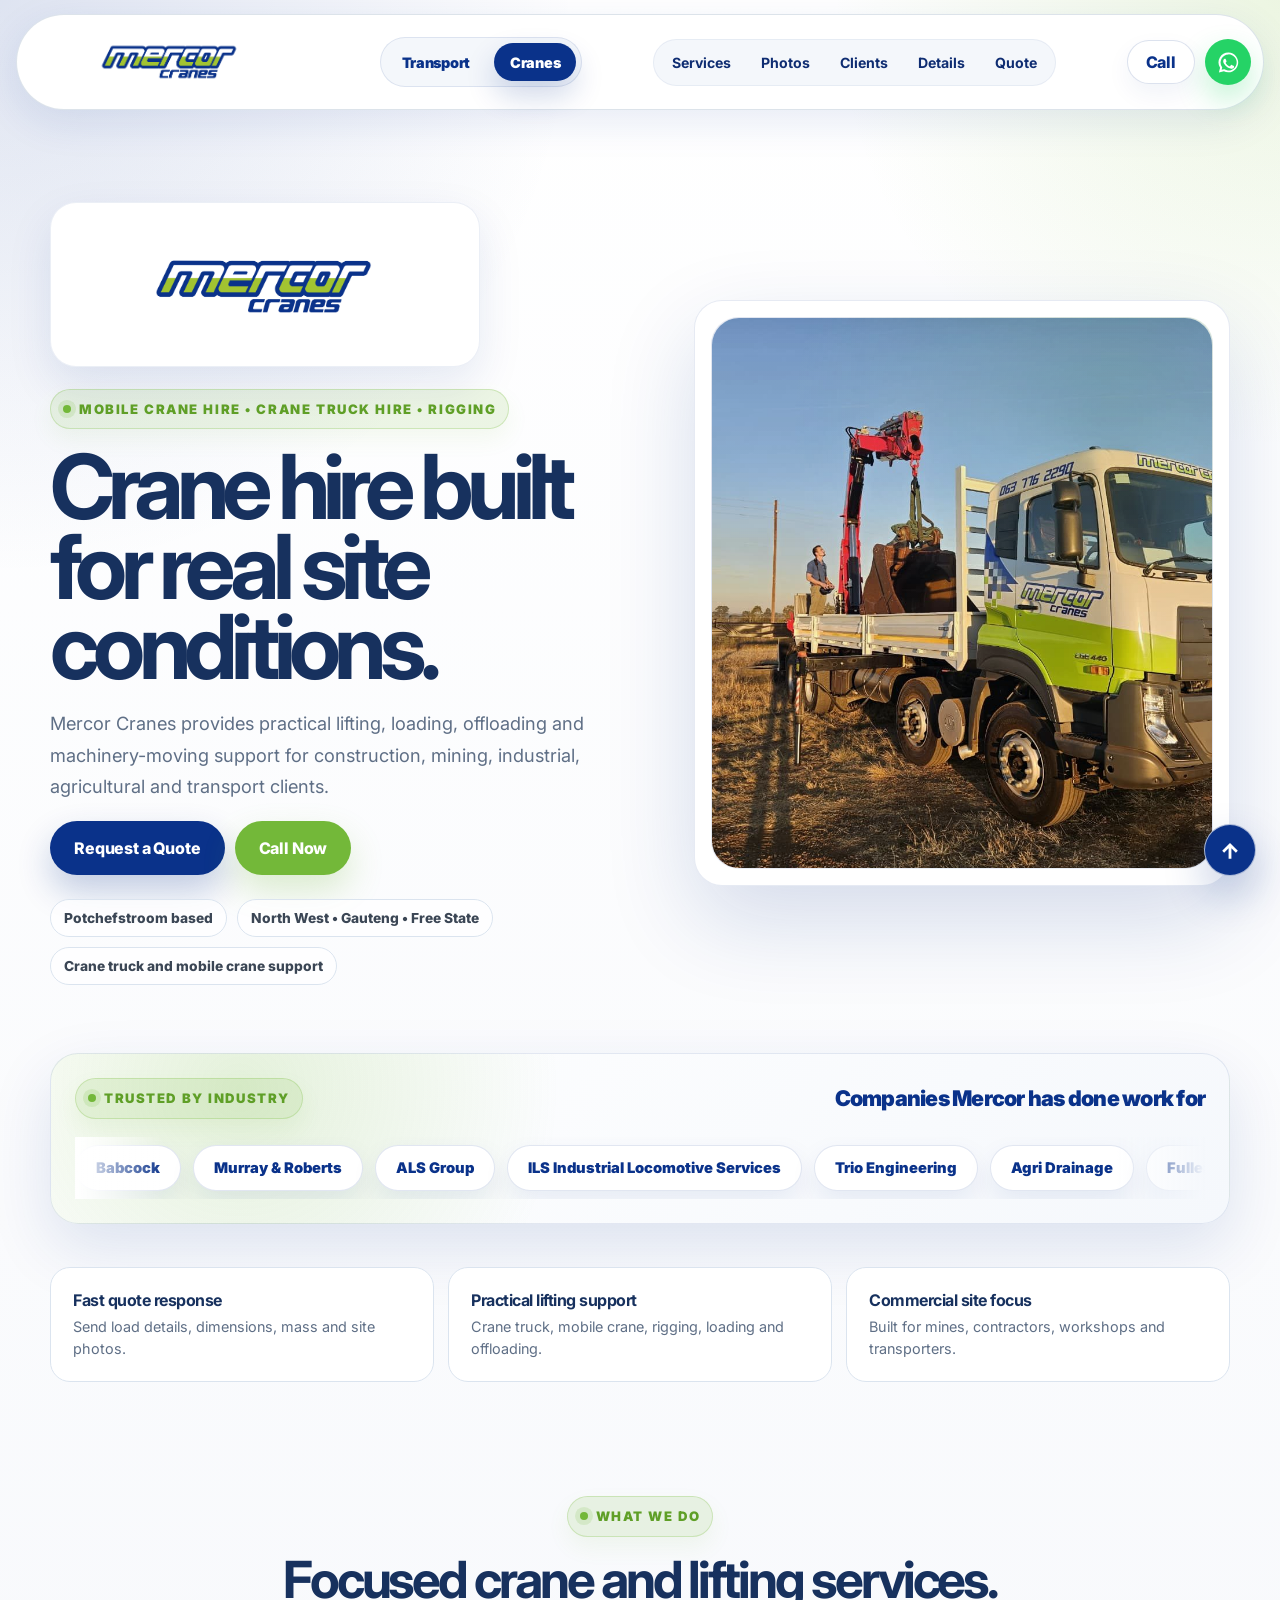
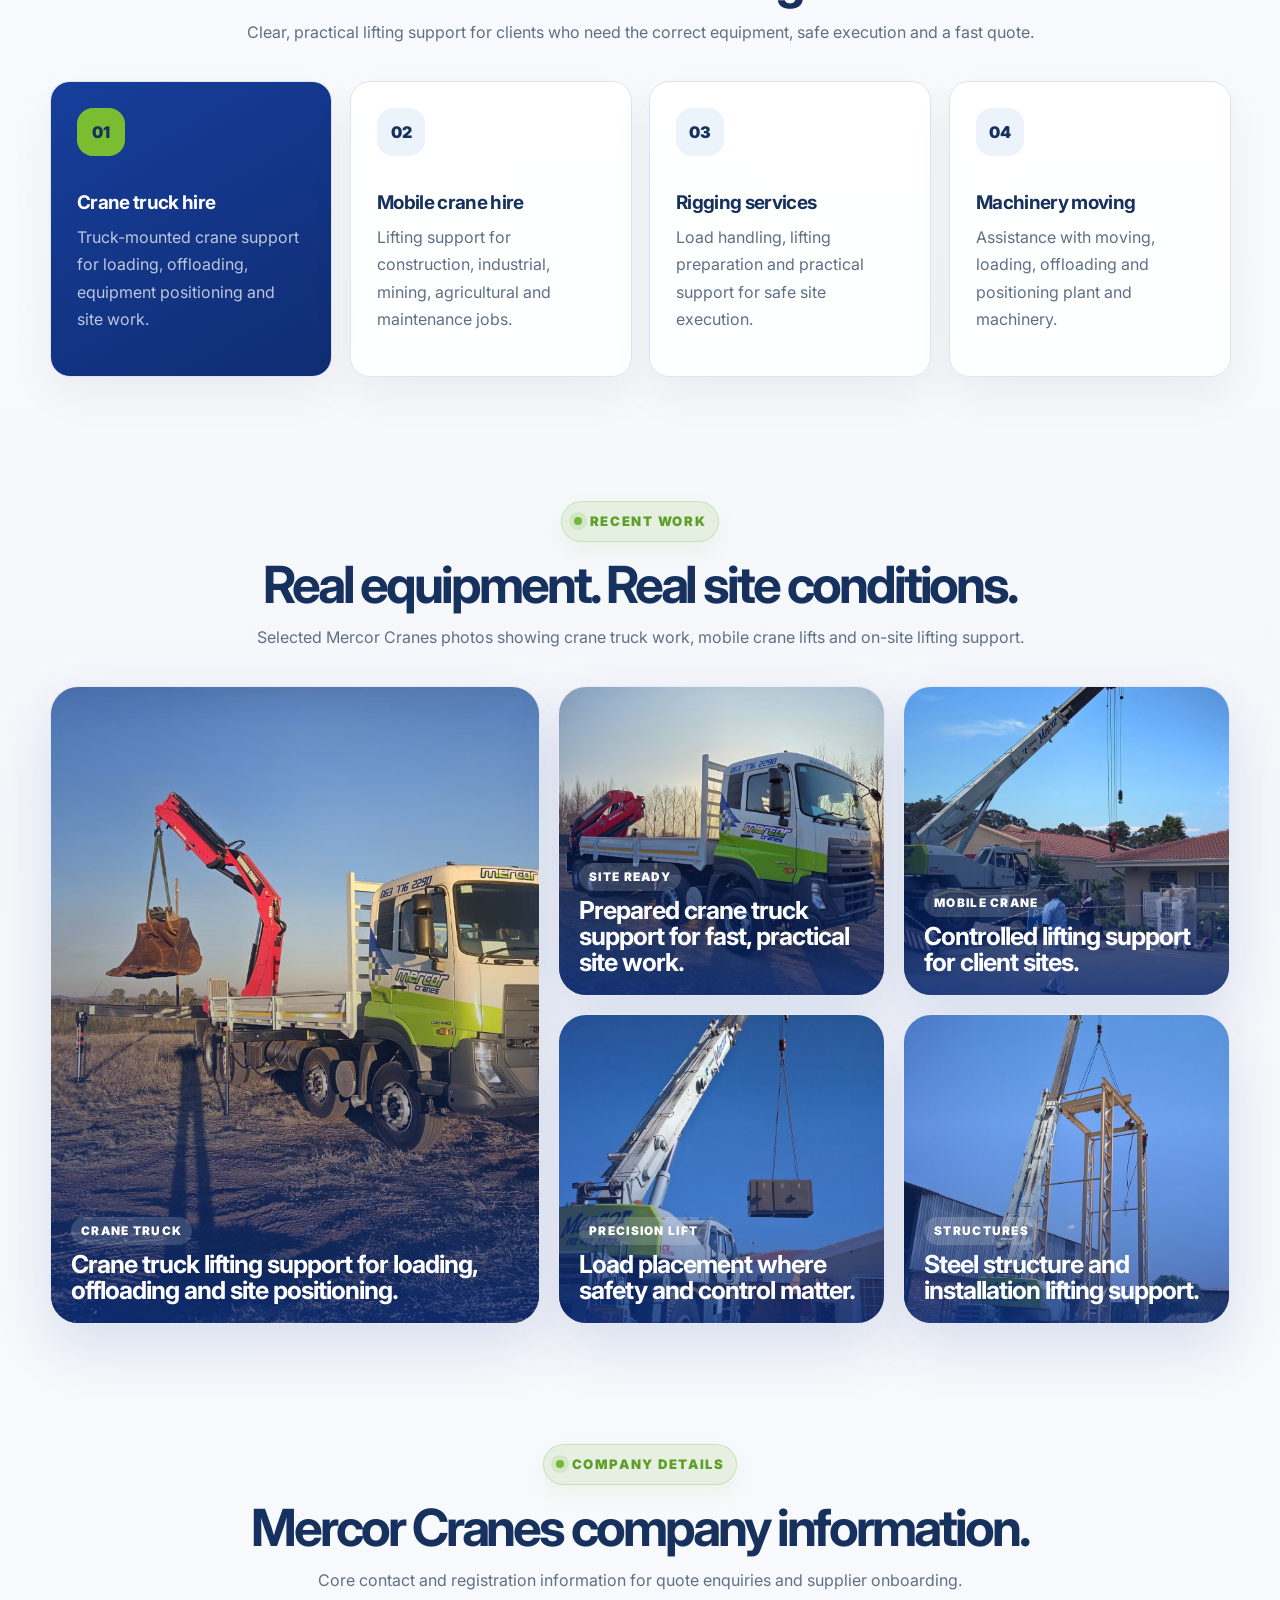
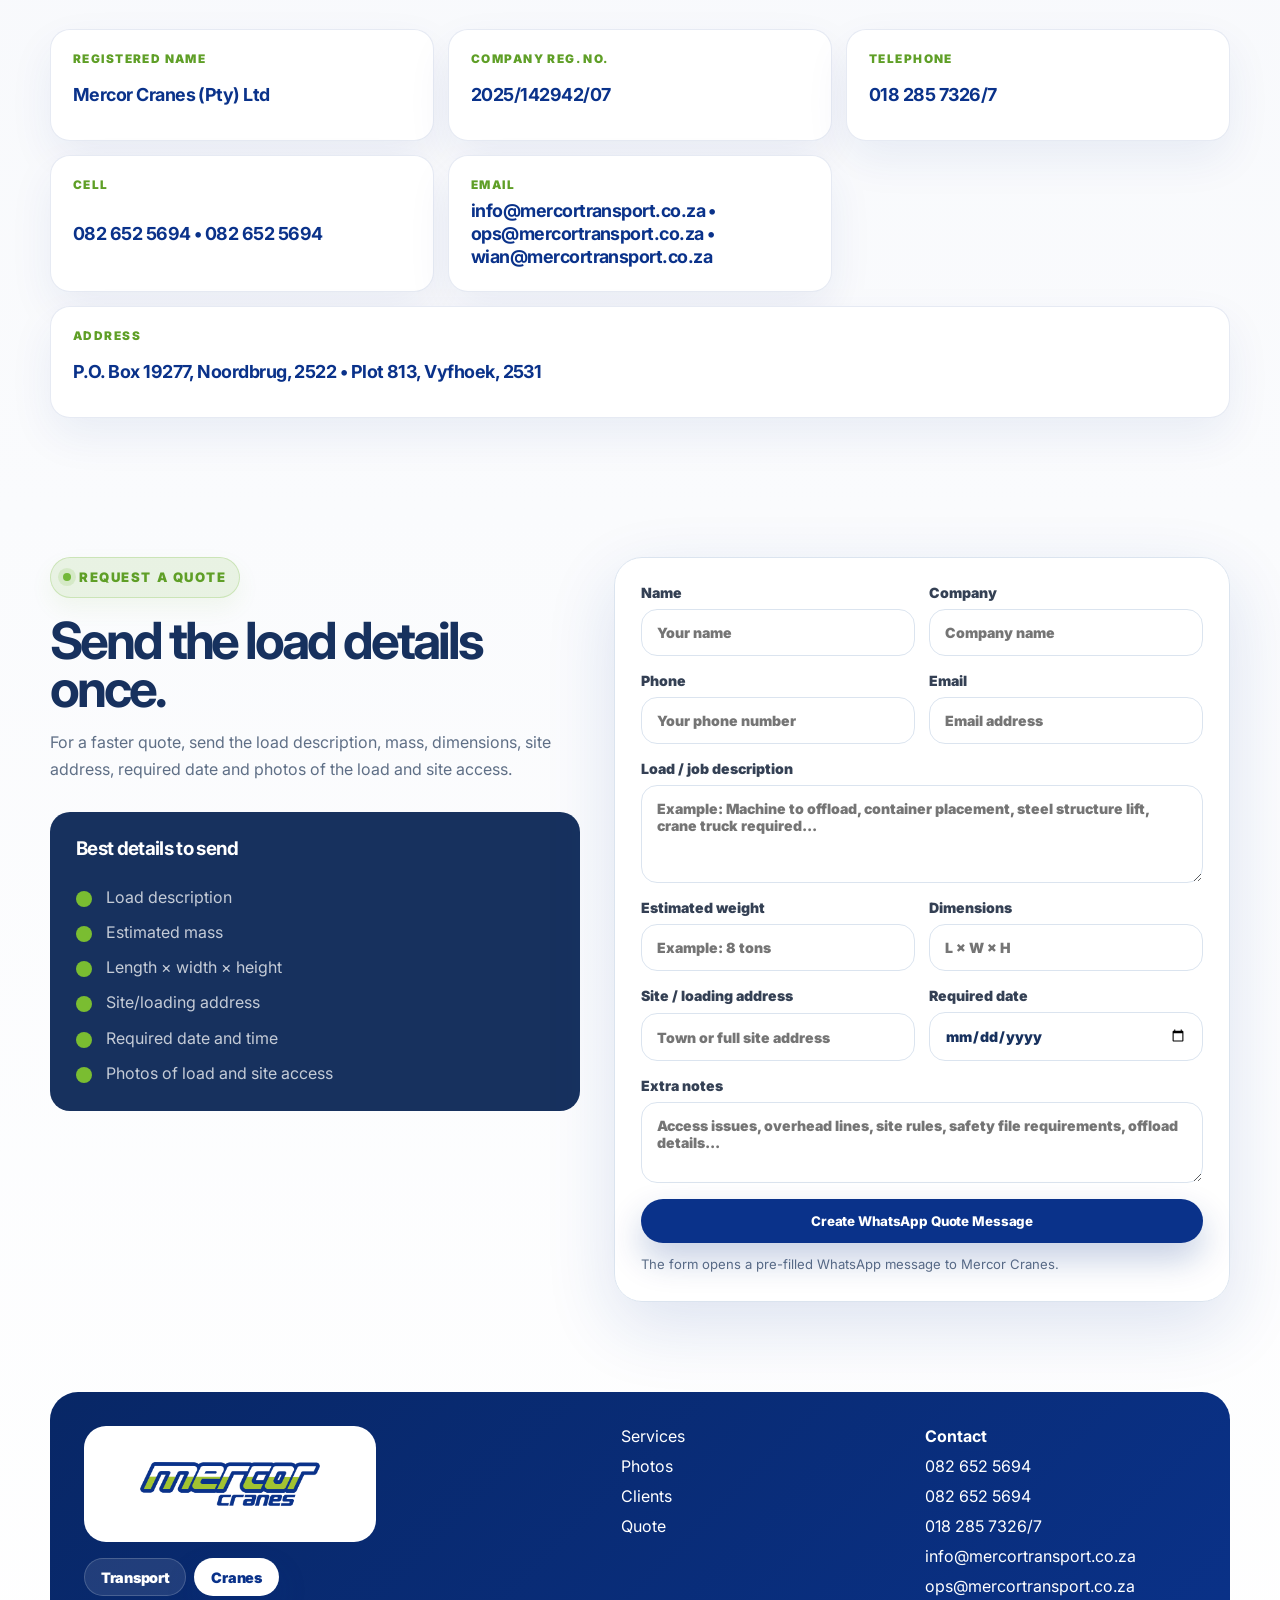
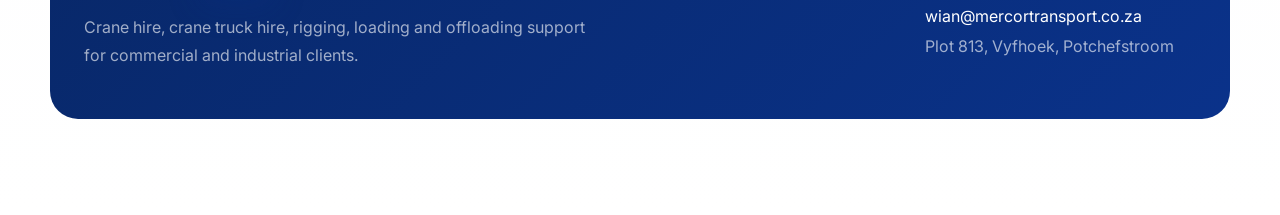
==== cranes.html @ 464c7e46 "Deploy v31" ====
<!DOCTYPE html>
<html lang="en">
<head>
  <meta charset="UTF-8" />
  <meta name="viewport" content="width=device-width, initial-scale=1.0" />
  <title>Mercor Cranes | Crane Hire, Crane Truck Hire & Rigging Services</title>
  <meta name="description" content="Mercor Cranes provides crane hire, crane truck hire, rigging, loading, offloading and machinery moving services for construction, mining, industrial, agricultural and transport clients." />
  <meta name="keywords" content="Mercor Cranes, crane hire Potchefstroom, mobile crane hire, crane truck hire, rigging services, machinery moving, loading and offloading, North West crane hire" />
  <meta name="author" content="Mercor Cranes" />
  <meta property="og:title" content="Mercor Cranes | Safe Crane Hire & Rigging Services" />
  <meta property="og:description" content="Crane hire, crane truck hire, rigging, machinery moving, loading and offloading for construction, mining, industrial and transport clients." />
  <meta property="og:type" content="website" />
  <meta property="og:image" content="assets/mercor-cranes-logo.png" />
  <meta name="theme-color" content="#0a328a" />
  <link rel="preconnect" href="https://fonts.googleapis.com">
  <link rel="preconnect" href="https://fonts.gstatic.com" crossorigin>
  <link href="https://fonts.googleapis.com/css2?family=Inter:wght@400;500;600;700;800;900&display=swap" rel="stylesheet">
  <link rel="stylesheet" href="styles.css" />
</head>
<body class="page-cranes">
  <div class="site-shell">
    <header class="topbar" id="top">
      <a class="brand" href="cranes.html" aria-label="Mercor Cranes home">
        <span class="brand-logo-wrap cranes-brand-logo-wrap">
          <img class="brand-logo" src="assets/mercor-cranes-header-logo.png" alt="Mercor Cranes logo" />
        </span>
      </a>

      <div class="brand-switch" aria-label="Mercor division selector">
        <a class="brand-tab" href="transport.html">Transport</a>
        <a class="brand-tab active" href="cranes.html">Cranes</a>
      </div>

      <button class="nav-toggle" id="navToggle" aria-label="Open menu" aria-expanded="false">
        <span></span><span></span><span></span>
      </button>

      <nav class="nav" id="mainNav">
        <a href="#services">Services</a>
        <a href="#work">Photos</a>
        <a href="#clients">Clients</a>
        <a href="#details">Details</a>
        <a href="#quote">Quote</a>
      </nav>

      <div class="top-actions">
        <a class="ghost-btn" href="tel:+27826525694">Call</a>
        <a class="whatsapp-icon-btn" href="https://wa.me/27826525694?text=Good%20day%20Mercor%20Cranes%2C%20I%20need%20a%20quote." target="_blank" rel="noopener" aria-label="WhatsApp Mercor Cranes">
          <svg viewBox="0 0 32 32" aria-hidden="true">
            <path d="M16 3.2A12.7 12.7 0 0 0 5.2 22.6L3.7 28.8l6.4-1.5A12.7 12.7 0 1 0 16 3.2zm0 2.4a10.3 10.3 0 1 1-5.2 19.1l-.4-.2-3.2.8.8-3.1-.3-.5A10.3 10.3 0 0 1 16 5.6zm-4.6 5.5c-.3 0-.7.1-1 .5-.3.4-1.2 1.2-1.2 2.9s1.2 3.3 1.4 3.5c.2.2 2.4 3.8 5.9 5.1 2.9 1.1 3.5.9 4.1.8.6-.1 2-.8 2.3-1.6.3-.8.3-1.5.2-1.6-.1-.2-.3-.2-.7-.4l-2.4-1.2c-.3-.1-.6-.2-.8.2-.2.3-.9 1.2-1.1 1.5-.2.2-.4.3-.8.1-.4-.2-1.5-.6-2.9-1.8-1.1-1-1.8-2.1-2-2.5-.2-.3 0-.5.2-.7.2-.2.3-.4.5-.6.2-.2.2-.3.3-.6.1-.2.1-.4 0-.6l-1.1-2.5c-.3-.6-.5-.5-.8-.5h-.1z"/>
          </svg>
        </a>
      </div>
    </header>

    <main>
      <section class="hero section-grid compact-hero">
        <div class="hero-copy reveal">
          <div class="hero-logo-lockup">
            <img src="assets/mercor-cranes-logo.png" alt="Mercor Cranes logo" />
          </div>
          <p class="eyebrow">Mobile crane hire • Crane truck hire • Rigging</p>
          <h1>Crane hire built for real site conditions.</h1>
          <p class="hero-text">
            Mercor Cranes provides practical lifting, loading, offloading and machinery-moving support for construction, mining, industrial, agricultural and transport clients.
          </p>
          <div class="hero-actions">
            <a class="primary-btn large" href="#quote">Request a Quote</a>
            <a class="secondary-btn large" href="tel:+27826525694">Call Now</a>
          </div>
          <div class="hero-proof">
            <span>Potchefstroom based</span>
            <span>North West • Gauteng • Free State</span>
            <span>Crane truck and mobile crane support</span>
          </div>
        </div>

        <div class="hero-visual hero-media reveal" aria-label="Mercor Cranes truck mounted crane working on site">
          <div class="hero-photo-card">
            <img class="hero-site-image" src="assets/cranes-loading.jpg" alt="Mercor Cranes truck mounted crane lifting equipment" />
          </div>
        </div>
      </section>

      <section class="client-marquee-section reveal" id="clients" aria-label="Companies Mercor has done work for">
        <div class="client-marquee-heading">
          <p class="eyebrow">Trusted by industry</p>
          <strong>Companies Mercor has done work for</strong>
        </div>
        <div class="client-marquee">
          <div class="client-track">
            <div class="client-set">
              <span class="client-pill">Babcock</span>
              <span class="client-pill">Murray & Roberts</span>
              <span class="client-pill">ALS Group</span>
              <span class="client-pill">ILS Industrial Locomotive Services</span>
              <span class="client-pill">Trio Engineering</span>
              <span class="client-pill">Agri Drainage</span>
              <span class="client-pill">Fuller Civils</span>
              <span class="client-pill">BG Locomotive Services</span>
              <span class="client-pill">Westrand Plant Hire</span>
              <span class="client-pill">SPH Group</span>
              <span class="client-pill">Sandstone Heritage</span>
              <span class="client-pill">Eskom</span>
              <span class="client-pill">NGL</span>
              <span class="client-pill">Concargo</span>
              <span class="client-pill">Plasser International</span>
              <span class="client-pill">NCP</span>
              <span class="client-pill">Rovos Rail</span>
              <span class="client-pill">VME</span>
              <span class="client-pill">Harmony Gold</span>
            </div>
            <div class="client-set" aria-hidden="true">
              <span class="client-pill">Babcock</span>
              <span class="client-pill">Murray & Roberts</span>
              <span class="client-pill">ALS Group</span>
              <span class="client-pill">ILS Industrial Locomotive Services</span>
              <span class="client-pill">Trio Engineering</span>
              <span class="client-pill">Agri Drainage</span>
              <span class="client-pill">Fuller Civils</span>
              <span class="client-pill">BG Locomotive Services</span>
              <span class="client-pill">Westrand Plant Hire</span>
              <span class="client-pill">SPH Group</span>
              <span class="client-pill">Sandstone Heritage</span>
              <span class="client-pill">Eskom</span>
              <span class="client-pill">NGL</span>
              <span class="client-pill">Concargo</span>
              <span class="client-pill">Plasser International</span>
              <span class="client-pill">NCP</span>
              <span class="client-pill">Rovos Rail</span>
              <span class="client-pill">VME</span>
              <span class="client-pill">Harmony Gold</span>
            </div>
          </div>
        </div>
      </section>

      <section class="trust-strip reveal" aria-label="Key benefits">
        <div>
          <strong>Fast quote response</strong>
          <span>Send load details, dimensions, mass and site photos.</span>
        </div>
        <div>
          <strong>Practical lifting support</strong>
          <span>Crane truck, mobile crane, rigging, loading and offloading.</span>
        </div>
        <div>
          <strong>Commercial site focus</strong>
          <span>Built for mines, contractors, workshops and transporters.</span>
        </div>
      </section>

      <section class="section reveal" id="services">
        <div class="section-heading">
          <p class="eyebrow">What we do</p>
          <h2>Focused crane and lifting services.</h2>
          <p>
            Clear, practical lifting support for clients who need the correct equipment, safe execution and a fast quote.
          </p>
        </div>

        <div class="cards service-cards service-cards-tight">
          <article class="card featured-card">
            <span class="card-icon">01</span>
            <h3>Crane truck hire</h3>
            <p>Truck-mounted crane support for loading, offloading, equipment positioning and site work.</p>
          </article>
          <article class="card">
            <span class="card-icon">02</span>
            <h3>Mobile crane hire</h3>
            <p>Lifting support for construction, industrial, mining, agricultural and maintenance jobs.</p>
          </article>
          <article class="card">
            <span class="card-icon">03</span>
            <h3>Rigging services</h3>
            <p>Load handling, lifting preparation and practical support for safe site execution.</p>
          </article>
          <article class="card">
            <span class="card-icon">04</span>
            <h3>Machinery moving</h3>
            <p>Assistance with moving, loading, offloading and positioning plant and machinery.</p>
          </article>
        </div>
      </section>

      <section class="section photo-showcase reveal" id="work">
        <div class="section-heading">
          <p class="eyebrow">Recent work</p>
          <h2>Real equipment. Real site conditions.</h2>
          <p>
            Selected Mercor Cranes photos showing crane truck work, mobile crane lifts and on-site lifting support.
          </p>
        </div>

        <div class="photo-grid">
          <article class="photo-card photo-card-large reveal">
            <img src="assets/cranes-truck-action.jpg" alt="Mercor Cranes crane truck lifting on site" loading="lazy" />
            <div>
              <span>Crane truck</span>
              <strong>Crane truck lifting support for loading, offloading and site positioning.</strong>
            </div>
          </article>
          <article class="photo-card reveal">
            <img src="assets/cranes-truck-front.jpg" alt="Mercor Cranes truck mounted crane front view" loading="lazy" />
            <div>
              <span>Site ready</span>
              <strong>Prepared crane truck support for fast, practical site work.</strong>
            </div>
          </article>
          <article class="photo-card reveal">
            <img src="assets/cranes-hospital-wide.jpg" alt="Mercor mobile crane lifting at a facility" loading="lazy" />
            <div>
              <span>Mobile crane</span>
              <strong>Controlled lifting support for client sites.</strong>
            </div>
          </article>
          <article class="photo-card reveal">
            <img src="assets/cranes-box-lift.jpg" alt="Mercor mobile crane lifting a boxed load" loading="lazy" />
            <div>
              <span>Precision lift</span>
              <strong>Load placement where safety and control matter.</strong>
            </div>
          </article>
          <article class="photo-card reveal">
            <img src="assets/cranes-structure-lift.jpg" alt="Mercor mobile crane lifting steel structure" loading="lazy" />
            <div>
              <span>Structures</span>
              <strong>Steel structure and installation lifting support.</strong>
            </div>
          </article>
        </div>
      </section>

      <section class="section company-details-section reveal" id="details">
        <div class="section-heading">
          <p class="eyebrow">Company details</p>
          <h2>Mercor Cranes company information.</h2>
          <p>
            Core contact and registration information for quote enquiries and supplier onboarding.
          </p>
        </div>

        <div class="company-details-grid">
          <div class="company-detail">
            <span>Registered name</span>
            <strong>Mercor Cranes (Pty) Ltd</strong>
          </div>
          <div class="company-detail">
            <span>Company Reg. No.</span>
            <strong>2025/142942/07</strong>
          </div>
          <div class="company-detail">
            <span>Telephone</span>
            <strong>018 285 7326/7</strong>
          </div>
          <div class="company-detail">
            <span>Cell</span>
            <strong>082 652 5694 • 082 652 5694</strong>
          </div>
          <div class="company-detail">
            <span>Email</span>
            <strong>info@mercortransport.co.za • ops@mercortransport.co.za • wian@mercortransport.co.za</strong>
          </div>
          <div class="company-detail company-detail-wide">
            <span>Address</span>
            <strong>P.O. Box 19277, Noordbrug, 2522 • Plot 813, Vyfhoek, 2531</strong>
          </div>
        </div>
      </section>

      <section class="section quote-section reveal" id="quote">
        <div class="quote-copy">
          <p class="eyebrow">Request a quote</p>
          <h2>Send the load details once.</h2>
          <p>
            For a faster quote, send the load description, mass, dimensions, site address, required date and photos of the load and site access.
          </p>
          <div class="quote-checklist">
            <h3>Best details to send</h3>
            <ul>
              <li>Load description</li>
              <li>Estimated mass</li>
              <li>Length × width × height</li>
              <li>Site/loading address</li>
              <li>Required date and time</li>
              <li>Photos of load and site access</li>
            </ul>
          </div>
        </div>

        <form class="quote-form" id="quoteForm">
          <input type="hidden" name="serviceContext" value="crane/lifting" />
          <div class="form-row">
            <label>
              Name
              <input type="text" name="name" placeholder="Your name" required />
            </label>
            <label>
              Company
              <input type="text" name="company" placeholder="Company name" />
            </label>
          </div>
          <div class="form-row">
            <label>
              Phone
              <input type="tel" name="phone" placeholder="Your phone number" required />
            </label>
            <label>
              Email
              <input type="email" name="email" placeholder="Email address" />
            </label>
          </div>
          <label>
            Load / job description
            <textarea name="load" rows="4" placeholder="Example: Machine to offload, container placement, steel structure lift, crane truck required..." required></textarea>
          </label>
          <div class="form-row">
            <label>
              Estimated weight
              <input type="text" name="weight" placeholder="Example: 8 tons" />
            </label>
            <label>
              Dimensions
              <input type="text" name="dimensions" placeholder="L × W × H" />
            </label>
          </div>
          <div class="form-row">
            <label>
              Site / loading address
              <input type="text" name="site" placeholder="Town or full site address" required />
            </label>
            <label>
              Required date
              <input type="date" name="date" />
            </label>
          </div>
          <label>
            Extra notes
            <textarea name="notes" rows="3" placeholder="Access issues, overhead lines, site rules, safety file requirements, offload details..."></textarea>
          </label>
          <button class="primary-btn full" type="submit">Create WhatsApp Quote Message</button>
          <p class="form-note">The form opens a pre-filled WhatsApp message to Mercor Cranes.</p>
        </form>
      </section>
    </main>

    <footer class="footer reveal">
      <div>
        <a class="brand footer-brand" href="index.html">
          <span class="brand-logo-wrap cranes-footer-logo-wrap">
            <img class="brand-logo" src="assets/mercor-cranes-header-logo.png" alt="Mercor Cranes logo" />
          </span>
        </a>
        <div class="footer-division-tabs">
          <a class="brand-tab" href="transport.html">Transport</a>
          <a class="brand-tab active" href="cranes.html">Cranes</a>
        </div>
        <p>Crane hire, crane truck hire, rigging, loading and offloading support for commercial and industrial clients.</p>
      </div>
      <div class="footer-links">
        <a href="#services">Services</a>
        <a href="#work">Photos</a>
        <a href="#clients">Clients</a>
        <a href="#quote">Quote</a>
      </div>
      <div class="footer-contact">
        <strong>Contact</strong>
        <a href="tel:+278265256940">082 652 5694</a>
        <a href="tel:+27826525694">082 652 5694</a>
        <a href="tel:+27826525694">018 285 7326/7</a>
        <a href="mailto:info@mercortransport.co.za">info@mercortransport.co.za</a>
        <a href="mailto:ops@mercortransport.co.za">ops@mercortransport.co.za</a>
        <a href="mailto:wian@mercortransport.co.za">wian@mercortransport.co.za</a>
        <span>Plot 813, Vyfhoek, Potchefstroom</span>
      </div>
    </footer>

    <div class="sticky-cta">
      <a href="tel:+27826525694">Call</a>
      <a href="#quote">Quote</a>
      <a href="https://wa.me/27826525694?text=Good%20day%20Mercor%20Cranes%2C%20I%20need%20a%20quote." target="_blank" rel="noopener">WhatsApp</a>
    </div>
    <a class="back-to-top" href="#top" aria-label="Back to top">
      <svg viewBox="0 0 24 24" aria-hidden="true">
        <path d="M12 5.5 4.8 12.7l1.8 1.8 4.1-4.1V20h2.6v-9.6l4.1 4.1 1.8-1.8L12 5.5z"/>
      </svg>
    </a>

  </div>

  <script src="script.js"></script>
</body>
</html>
---- styles.css ----
:root {
  --bg: #f5f7fb;
  --panel: #ffffff;
  --ink: #17315e;
  --muted: #5f6f86;
  --line: #dbe4ef;
  --brand: #163e9b;
  --brand-dark: #0f2d72;
  --accent: #7abd31;
  --navy: #102d73;
  --navy-2: #163e9b;
  --soft: #edf3fb;
  --success: #7abd31;
  --shadow: 0 24px 70px rgba(20, 61, 153, 0.14);
  --radius-xl: 28px;
  --radius-lg: 20px;
  --radius-md: 14px;
  --max: 1180px;
}

* {
  box-sizing: border-box;
}

html {
  scroll-behavior: smooth;
}

body {
  margin: 0;
  font-family: "Inter", system-ui, -apple-system, BlinkMacSystemFont, "Segoe UI", sans-serif;
  background:
    radial-gradient(circle at top left, rgba(22, 62, 155, 0.14), transparent 36rem),
    radial-gradient(circle at top right, rgba(122, 189, 49, 0.14), transparent 28rem),
    linear-gradient(180deg, #ffffff 0%, var(--bg) 48%, #ffffff 100%);
  color: var(--ink);
}

a {
  color: inherit;
  text-decoration: none;
}

img,
svg {
  display: block;
  max-width: 100%;
}

.site-shell {
  width: min(100%, 1540px);
  margin: 0 auto;
  overflow: hidden;
}

.topbar {
  position: sticky;
  top: 16px;
  z-index: 100;
  width: min(calc(100% - 32px), var(--max));
  margin: 16px auto 0;
  display: flex;
  align-items: center;
  justify-content: space-between;
  gap: 20px;
  padding: 12px;
  border: 1px solid rgba(217, 224, 232, 0.9);
  border-radius: 999px;
  background: #ffffff;
  backdrop-filter: blur(18px);
  box-shadow: 0 12px 40px rgba(20, 61, 153, 0.10);
}

.brand {
  display: inline-flex;
  align-items: center;
  gap: 12px;
  min-width: max-content;
}

.brand-logo-wrap {
  display: grid;
  place-items: center;
  width: 118px;
  height: 56px;
  padding: 8px 12px;
  border-radius: 16px;
  background: #ffffff;
  box-shadow: none;
  border: 1px solid #ffffff;
}

.brand-logo {
  width: 100%;
  height: auto;
  object-fit: contain;
}

.brand-copy {
  display: grid;
}

.brand strong {
  display: block;
  font-size: 0.98rem;
  letter-spacing: -0.03em;
}

.brand small {
  display: block;
  margin-top: 2px;
  color: var(--muted);
  font-size: 0.72rem;
  font-weight: 600;
}


.hero-logo-plaque {
  position: absolute;
  right: 24px;
  top: 24px;
  display: grid;
  place-items: center;
  width: 180px;
  padding: 14px;
  border-radius: 22px;
  background: #ffffff;
  box-shadow: none;
  border: 1px solid #ffffff;
  z-index: 3;
}

.hero-logo-plaque img {
  width: 100%;
  height: auto;
  object-fit: contain;
}

.footer-logo-wrap {
  width: 150px;
  height: 72px;
}

.nav {
  display: flex;
  align-items: center;
  gap: 4px;
  padding: 5px;
  border-radius: 999px;
  background: rgba(237, 243, 251, 0.95);
}

.nav a {
  padding: 10px 13px;
  border-radius: 999px;
  color: var(--brand-dark);
  font-size: 0.88rem;
  font-weight: 700;
}

.nav a:hover {
  background: white;
  color: var(--ink);
}

.top-actions,
.hero-actions {
  display: flex;
  align-items: center;
  gap: 10px;
}

.primary-btn,
.secondary-btn,
.ghost-btn {
  display: inline-flex;
  align-items: center;
  justify-content: center;
  min-height: 44px;
  padding: 0 18px;
  border: 0;
  border-radius: 999px;
  cursor: pointer;
  font-family: inherit;
  font-weight: 800;
  transition: transform 0.2s ease, box-shadow 0.2s ease, background 0.2s ease;
}

.primary-btn {
  background: linear-gradient(135deg, #ffd45a, var(--brand));
  color: var(--ink);
  box-shadow: 0 14px 30px rgba(245, 179, 1, 0.32);
}

.primary-btn:hover,
.secondary-btn:hover,
.ghost-btn:hover {
  transform: translateY(-2px);
}

.secondary-btn {
  background: linear-gradient(135deg, var(--accent), #6aa92a);
  color: white;
}

.ghost-btn {
  background: white;
  color: var(--brand-dark);
  border: 1px solid rgba(22, 62, 155, 0.14);
}

.large {
  min-height: 54px;
  padding: 0 24px;
}

.full {
  width: 100%;
}

.nav-toggle {
  display: none;
  width: 46px;
  height: 46px;
  border: 0;
  border-radius: 15px;
  background: var(--soft);
  cursor: pointer;
}

.nav-toggle span {
  display: block;
  width: 20px;
  height: 2px;
  margin: 4px auto;
  border-radius: 2px;
  background: var(--ink);
}

.section,
.section-grid {
  width: min(calc(100% - 32px), var(--max));
  margin: 0 auto;
}

.hero {
  display: grid;
  grid-template-columns: minmax(0, 1fr) minmax(360px, 0.9fr);
  gap: 48px;
  align-items: center;
  padding: 92px 0 42px;
}

.eyebrow {
  margin: 0 0 14px;
  color: var(--brand-dark);
  font-size: 0.82rem;
  font-weight: 900;
  letter-spacing: 0.12em;
  text-transform: uppercase;
}

h1,
h2,
h3,
p {
  margin-top: 0;
}

h1 {
  max-width: 770px;
  margin-bottom: 22px;
  font-size: clamp(3rem, 7vw, 6.5rem);
  line-height: 0.89;
  letter-spacing: -0.075em;
}

h2 {
  margin-bottom: 16px;
  font-size: clamp(2rem, 4vw, 4.2rem);
  line-height: 0.95;
  letter-spacing: -0.06em;
}

h3 {
  margin-bottom: 10px;
  font-size: 1.18rem;
  line-height: 1.16;
  letter-spacing: -0.035em;
}

p {
  color: var(--muted);
  line-height: 1.72;
}

.hero-text {
  max-width: 640px;
  font-size: 1.14rem;
}

.hero-proof {
  display: flex;
  flex-wrap: wrap;
  gap: 10px;
  margin-top: 24px;
}

.hero-proof span {
  padding: 10px 13px;
  border: 1px solid var(--line);
  border-radius: 999px;
  background: rgba(255, 255, 255, 0.72);
  color: #3b4655;
  font-size: 0.86rem;
  font-weight: 800;
}

.hero-visual {
  position: relative;
  min-height: 560px;
  border: 1px solid rgba(217, 224, 232, 0.85);
  border-radius: var(--radius-xl);
  background:
    linear-gradient(145deg, rgba(16, 24, 32, 0.92), rgba(26, 38, 53, 0.98)),
    radial-gradient(circle at 80% 12%, rgba(245, 179, 1, 0.3), transparent 18rem);
  box-shadow: var(--shadow);
  overflow: hidden;
}

.hero-visual::before {
  content: "";
  position: absolute;
  inset: 0;
  background-image:
    linear-gradient(rgba(255, 255, 255, 0.045) 1px, transparent 1px),
    linear-gradient(90deg, rgba(255, 255, 255, 0.045) 1px, transparent 1px);
  background-size: 34px 34px;
  mask-image: linear-gradient(180deg, black 0%, transparent 80%);
}

.crane-scene {
  position: absolute;
  inset: 0;
}

.sun {
  position: absolute;
  right: 46px;
  top: 44px;
  width: 120px;
  height: 120px;
  border-radius: 50%;
  background: radial-gradient(circle, rgba(255,255,255,0.95), rgba(122, 189, 49, 0.14) 68%, transparent 69%);
  opacity: 0.92;
}

.crane-mast {
  position: absolute;
  left: 158px;
  bottom: 138px;
  width: 24px;
  height: 270px;
  border-radius: 12px;
  background: var(--accent);
  transform: skewX(-8deg);
  box-shadow: 0 0 50px rgba(122, 189, 49, 0.18);
}

.crane-boom {
  position: absolute;
  left: 174px;
  bottom: 390px;
  width: 330px;
  height: 22px;
  border-radius: 999px;
  background: linear-gradient(90deg, var(--accent), #c7e57a);
  transform: rotate(-26deg);
  transform-origin: left center;
}

.hook-line {
  position: absolute;
  left: 385px;
  bottom: 225px;
  width: 2px;
  height: 190px;
  background: rgba(255, 255, 255, 0.8);
}

.hook {
  position: absolute;
  left: 374px;
  bottom: 205px;
  width: 24px;
  height: 24px;
  border: 4px solid var(--accent);
  border-top: 0;
  border-radius: 0 0 16px 16px;
}

.load-box {
  position: absolute;
  left: 318px;
  bottom: 146px;
  display: grid;
  place-items: center;
  width: 132px;
  height: 62px;
  border-radius: 14px;
  background: rgba(255, 255, 255, 0.12);
  border: 1px solid rgba(255, 255, 255, 0.2);
  color: white;
  font-weight: 900;
  letter-spacing: 0.2em;
}

.truck-base {
  position: absolute;
  left: 84px;
  bottom: 94px;
  width: 280px;
  height: 54px;
  border-radius: 18px 18px 8px 8px;
  background: #eef2f6;
}

.truck-cab {
  position: absolute;
  left: 314px;
  bottom: 94px;
  width: 92px;
  height: 82px;
  border-radius: 24px 24px 10px 10px;
  background: var(--accent);
}

.wheel {
  position: absolute;
  bottom: 66px;
  width: 54px;
  height: 54px;
  border: 9px solid #0b1117;
  border-radius: 50%;
  background: #344054;
}

.wheel-one { left: 128px; }
.wheel-two { left: 304px; }

.ground-line {
  position: absolute;
  left: 38px;
  right: 38px;
  bottom: 62px;
  height: 1px;
  background: rgba(255, 255, 255, 0.16);
}

.metric-card {
  position: absolute;
  z-index: 2;
  width: 218px;
  padding: 18px;
  border: 1px solid rgba(255, 255, 255, 0.18);
  border-radius: 20px;
  background: rgba(255, 255, 255, 0.1);
  backdrop-filter: blur(14px);
  color: white;
}

.metric-card span {
  display: block;
  margin-bottom: 6px;
  color: rgba(255, 255, 255, 0.68);
  font-size: 0.78rem;
  font-weight: 800;
  text-transform: uppercase;
  letter-spacing: 0.12em;
}

.metric-card strong {
  font-size: 1.05rem;
}

.metric-one {
  left: 24px;
  top: 24px;
}

.metric-two {
  right: 24px;
  bottom: 24px;
}

.trust-strip {
  width: min(calc(100% - 32px), var(--max));
  margin: 0 auto 44px;
  display: grid;
  grid-template-columns: repeat(3, 1fr);
  gap: 14px;
}

.trust-strip div {
  padding: 22px;
  border: 1px solid var(--line);
  border-radius: var(--radius-lg);
  background: #ffffff;
}

.trust-strip strong,
.trust-strip span {
  display: block;
}

.trust-strip strong {
  margin-bottom: 6px;
  letter-spacing: -0.03em;
}

.trust-strip span {
  color: var(--muted);
  font-size: 0.9rem;
  line-height: 1.5;
}

.section {
  padding: 70px 0;
}

.section-heading {
  max-width: 820px;
  margin: 0 auto 34px;
  text-align: center;
}

.section-heading.left {
  margin-left: 0;
  text-align: left;
}

.cards {
  display: grid;
  grid-template-columns: repeat(3, 1fr);
  gap: 18px;
}

.card {
  min-height: 250px;
  padding: 26px;
  border: 1px solid var(--line);
  border-radius: var(--radius-lg);
  background: rgba(255, 255, 255, 0.88);
  box-shadow: 0 18px 45px rgba(16, 24, 32, 0.055);
}

.featured-card {
  background: linear-gradient(150deg, var(--brand), var(--navy));
  color: white;
}

.featured-card p {
  color: rgba(255, 255, 255, 0.72);
}

.card-icon {
  display: inline-flex;
  align-items: center;
  justify-content: center;
  width: 48px;
  height: 48px;
  margin-bottom: 36px;
  border-radius: 16px;
  background: var(--soft);
  color: var(--ink);
  font-weight: 900;
}

.featured-card .card-icon {
  background: var(--accent);
}

.split-section {
  display: grid;
  grid-template-columns: minmax(0, 0.8fr) minmax(0, 1fr);
  gap: 56px;
  align-items: center;
}

.reverse {
  grid-template-columns: minmax(0, 1fr) minmax(0, 0.9fr);
}

.text-link {
  display: inline-flex;
  margin-top: 8px;
  color: var(--brand-dark);
  font-weight: 900;
}

.industry-grid {
  display: grid;
  grid-template-columns: repeat(2, 1fr);
  gap: 14px;
}

.industry-grid div {
  padding: 20px;
  border: 1px solid var(--line);
  border-radius: 18px;
  background: white;
  font-weight: 900;
  box-shadow: 0 12px 30px rgba(16, 24, 32, 0.045);
}

.dark-panel {
  width: min(calc(100% - 32px), var(--max));
  padding: 56px;
  border-radius: var(--radius-xl);
  background:
    radial-gradient(circle at 100% 0%, rgba(122, 189, 49, 0.24), transparent 26rem),
    linear-gradient(135deg, var(--navy), var(--navy-2));
  color: white;
  box-shadow: var(--shadow);
}

.dark-panel p {
  color: rgba(255, 255, 255, 0.72);
}

.dark-panel .eyebrow {
  color: var(--mercor-green-dark);
  background: rgba(255, 255, 255, 0.96);
  border-color: rgba(115, 184, 57, 0.36);
  box-shadow: 0 14px 28px rgba(0, 0, 0, 0.14);
}

.process-grid {
  display: grid;
  grid-template-columns: repeat(4, 1fr);
  gap: 16px;
}

.process-step {
  padding: 22px;
  border: 1px solid rgba(255, 255, 255, 0.14);
  border-radius: 20px;
  background: rgba(255, 255, 255, 0.07);
}

.process-step span {
  display: grid;
  place-items: center;
  width: 42px;
  height: 42px;
  margin-bottom: 28px;
  border-radius: 14px;
  background: var(--accent);
  color: var(--navy);
  font-weight: 900;
}

.safety-card {
  padding: 34px;
  border-radius: var(--radius-xl);
  background: linear-gradient(145deg, var(--navy), var(--brand));
  color: white;
  box-shadow: var(--shadow);
}

.safety-card h3 {
  font-size: clamp(1.8rem, 3vw, 3rem);
  line-height: 0.98;
}

.safety-card ul,
.quote-checklist ul {
  display: grid;
  gap: 12px;
  margin: 26px 0 0;
  padding: 0;
  list-style: none;
}

.safety-card li,
.quote-checklist li {
  position: relative;
  padding-left: 30px;
  color: rgba(255, 255, 255, 0.78);
  line-height: 1.45;
}

.safety-card li::before,
.quote-checklist li::before {
  content: "";
  position: absolute;
  left: 0;
  top: 5px;
  width: 16px;
  height: 16px;
  border-radius: 50%;
  background: var(--accent);
}

.mini-stats {
  display: grid;
  grid-template-columns: repeat(3, 1fr);
  gap: 12px;
  margin-top: 30px;
}

.mini-stats div {
  padding: 18px;
  border: 1px solid var(--line);
  border-radius: 18px;
  background: white;
}

.mini-stats strong,
.mini-stats span {
  display: block;
}

.mini-stats strong {
  color: var(--brand-dark);
  font-size: 1.6rem;
}

.mini-stats span {
  color: var(--muted);
  font-weight: 800;
  font-size: 0.85rem;
}

.area-tags {
  display: flex;
  flex-wrap: wrap;
  justify-content: center;
  gap: 12px;
}

.area-tags span {
  padding: 13px 16px;
  border: 1px solid var(--line);
  border-radius: 999px;
  background: white;
  font-weight: 900;
  box-shadow: 0 10px 24px rgba(16, 24, 32, 0.04);
}

.quote-section {
  display: grid;
  grid-template-columns: minmax(0, 0.86fr) minmax(360px, 1fr);
  gap: 34px;
  align-items: start;
}

.quote-copy {
  position: sticky;
  top: 120px;
}

.quote-checklist {
  margin-top: 28px;
  padding: 26px;
  border-radius: var(--radius-lg);
  background: var(--ink);
  color: white;
}

.quote-checklist li {
  color: rgba(255, 255, 255, 0.75);
}

.quote-form {
  display: grid;
  gap: 16px;
  padding: 26px;
  border: 1px solid var(--line);
  border-radius: var(--radius-xl);
  background: rgba(255, 255, 255, 0.92);
  box-shadow: var(--shadow);
}

.form-row {
  display: grid;
  grid-template-columns: repeat(2, 1fr);
  gap: 14px;
}

label {
  display: grid;
  gap: 8px;
  color: #344054;
  font-size: 0.88rem;
  font-weight: 900;
}

input,
textarea {
  width: 100%;
  border: 1px solid var(--line);
  border-radius: 16px;
  padding: 14px 15px;
  background: white;
  color: var(--ink);
  font: inherit;
  outline: none;
}

input:focus,
textarea:focus {
  border-color: var(--brand);
  box-shadow: 0 0 0 4px rgba(22, 62, 155, 0.12);
}

textarea {
  resize: vertical;
}

.form-note {
  margin: -4px 0 0;
  font-size: 0.82rem;
  line-height: 1.5;
}

.faq-grid {
  display: grid;
  grid-template-columns: repeat(2, 1fr);
  gap: 14px;
}

details {
  padding: 22px;
  border: 1px solid var(--line);
  border-radius: 18px;
  background: white;
}

summary {
  cursor: pointer;
  font-weight: 900;
  letter-spacing: -0.02em;
}

details p {
  margin: 14px 0 0;
}

.footer {
  width: min(calc(100% - 32px), var(--max));
  margin: 20px auto 96px;
  display: grid;
  grid-template-columns: minmax(0, 1.3fr) 0.7fr 0.7fr;
  gap: 34px;
  padding: 34px;
  border-radius: var(--radius-xl);
  background: linear-gradient(145deg, var(--navy), var(--brand));
  color: white;
}

.footer p,
.footer small,
.footer span {
  color: rgba(255, 255, 255, 0.62);
}

.footer-links,
.footer-contact {
  display: grid;
  gap: 10px;
  align-content: start;
}

.footer a:hover {
  color: var(--brand);
}

.sticky-cta {
  position: fixed;
  left: 50%;
  bottom: 18px;
  z-index: 150;
  display: none;
  grid-template-columns: repeat(3, 1fr);
  width: min(calc(100% - 28px), 440px);
  overflow: hidden;
  border: 1px solid rgba(217, 224, 232, 0.9);
  border-radius: 999px;
  background: rgba(16, 45, 115, 0.95);
  backdrop-filter: blur(18px);
  transform: translateX(-50%);
  box-shadow: 0 18px 50px rgba(16, 24, 32, 0.24);
}

.sticky-cta a {
  padding: 15px 10px;
  color: white;
  font-size: 0.88rem;
  font-weight: 900;
  text-align: center;
}

.sticky-cta a + a {
  border-left: 1px solid rgba(255, 255, 255, 0.12);
}

@media (max-width: 1040px) {
  .top-actions {
    display: none;
  }

  .nav-toggle {
    display: block;
  }

  .nav {
    position: absolute;
    top: calc(100% + 10px);
    left: 0;
    right: 0;
    display: none;
    padding: 10px;
    border: 1px solid var(--line);
    border-radius: 24px;
    background: white;
    box-shadow: var(--shadow);
  }

  .nav.open {
    display: grid;
  }

  .nav a {
    padding: 14px 16px;
  }

  .hero,
  .split-section,
  .reverse,
  .quote-section {
    grid-template-columns: 1fr;
  }

  .hero-visual {
    min-height: 480px;
  }

  .cards,
  .process-grid {
    grid-template-columns: repeat(2, 1fr);
  }

  .quote-copy {
    position: static;
  }

  .footer {
    grid-template-columns: 1fr;
  }
}

@media (max-width: 720px) {
  .topbar {
    top: 10px;
    width: min(calc(100% - 20px), var(--max));
  }

  .brand small {
    display: none;
  }

  .hero {
    padding-top: 58px;
  }

  h1 {
    font-size: clamp(3rem, 15vw, 4.6rem);
  }

  .hero-actions,
  .form-row,
  .trust-strip,
  .cards,
  .process-grid,
  .mini-stats,
  .faq-grid {
    grid-template-columns: 1fr;
  }

  .hero-actions {
    display: grid;
  }

  .hero-visual {
    min-height: 400px;
  }

  .metric-card {
    width: auto;
    max-width: 200px;
  }

  .metric-one {
    top: 16px;
    left: 16px;
  }

  .metric-two {
    right: 16px;
    bottom: 16px;
  }

  .crane-mast {
    left: 88px;
    bottom: 118px;
    height: 210px;
  }

  .crane-boom {
    left: 104px;
    bottom: 320px;
    width: 250px;
  }

  .hook-line {
    left: 260px;
    bottom: 190px;
    height: 134px;
  }

  .hook {
    left: 249px;
    bottom: 172px;
  }

  .load-box {
    left: 207px;
    bottom: 116px;
    width: 112px;
  }

  .truck-base {
    left: 44px;
    bottom: 74px;
    width: 215px;
  }

  .truck-cab {
    left: 238px;
    bottom: 74px;
    width: 76px;
  }

  .wheel {
    bottom: 47px;
  }

  .wheel-one { left: 78px; }
  .wheel-two { left: 232px; }

  .section {
    padding: 52px 0;
  }

  .dark-panel {
    padding: 28px;
  }

  .quote-form,
  .safety-card,
  .footer {
    padding: 24px;
  }

  .sticky-cta {
    display: grid;
  }
}

.footer-brand {
  display: inline-flex;
  align-items: center;
  gap: 14px;
  padding: 14px 16px;
  border-radius: 22px;
  background: #ffffff;
}

.footer-brand .brand-copy strong {
  color: var(--brand-dark);
}

.footer-brand .brand-copy small {
  color: var(--muted);
  opacity: 1;
}

@media (max-width: 720px) {
  .brand-logo-wrap {
    width: 102px;
    height: 50px;
    padding: 7px 10px;
  }

  .hero-logo-plaque {
    right: 16px;
    top: 16px;
    width: 136px;
    padding: 10px;
  }
}


/* ===== Mercor v2 refinements: realistic hero, button colours, hover + scroll animation ===== */

:root {
  --mercor-blue: #0a328a;
  --mercor-blue-2: #163e9b;
  --mercor-green: #73b839;
  --mercor-green-dark: #5f9f27;
  --mercor-charcoal: #26364d;
}

/* Logo lockups */
.brand-logo-wrap {
  width: 126px;
  height: 58px;
  padding: 8px 12px;
  border-radius: 16px;
  background: #ffffff;
  border: 1px solid #ffffff;
  box-shadow: none;
}

.brand-logo {
  width: 100%;
  height: 100%;
  object-fit: contain;
}

.brand-copy strong {
  color: var(--mercor-blue);
  font-size: 1.02rem;
}

.topbar {
  background: #ffffff;
  border-color: rgba(10, 50, 138, 0.10);
}

.footer-brand {
  display: inline-flex;
  align-items: center;
  gap: 14px;
  width: max-content;
  padding: 14px 16px;
  border-radius: 22px;
  background: #ffffff;
}

.footer-logo-wrap {
  width: 150px;
  height: 72px;
}


.footer-brand .brand-copy small {
  color: var(--muted);
  opacity: 1;
}

/* Updated button system: clean solid colour, no gradients */
.primary-btn {
  background: var(--mercor-green);
  color: #ffffff;
  box-shadow: 0 16px 34px rgba(115, 184, 57, 0.26);
}

.primary-btn:hover {
  background: var(--mercor-green-dark);
  box-shadow: 0 20px 42px rgba(115, 184, 57, 0.34);
}

.secondary-btn {
  background: var(--mercor-blue);
  color: #ffffff;
  box-shadow: 0 16px 34px rgba(10, 50, 138, 0.20);
}

.secondary-btn:hover {
  background: var(--mercor-blue-2);
  box-shadow: 0 20px 42px rgba(10, 50, 138, 0.28);
}

.ghost-btn {
  background: #ffffff;
  color: var(--mercor-blue);
  border: 1px solid rgba(10, 50, 138, 0.16);
}

.ghost-btn:hover {
  background: #f3f7fd;
}

/* Cleaner, more realistic hero media panel */
.hero-visual.hero-media {
  position: relative;
  min-height: 560px;
  padding: 18px;
  border: 1px solid rgba(10, 50, 138, 0.10);
  border-radius: var(--radius-xl);
  background:
    radial-gradient(circle at 18% 10%, rgba(115, 184, 57, 0.10), transparent 18rem),
    linear-gradient(180deg, #ffffff 0%, #f3f7fd 100%);
  box-shadow: 0 28px 78px rgba(10, 50, 138, 0.14);
  overflow: visible;
}

.hero-visual.hero-media::before {
  content: "";
  position: absolute;
  inset: 18px;
  border-radius: 24px;
  background: linear-gradient(135deg, rgba(10, 50, 138, 0.07), transparent 48%);
  pointer-events: none;
}

.hero-photo-card {
  position: relative;
  height: 100%;
  min-height: 520px;
  overflow: hidden;
  border: 1px solid rgba(10, 50, 138, 0.10);
  border-radius: 26px;
  background: #ffffff;
  box-shadow: inset 0 1px 0 rgba(255, 255, 255, 0.9);
}

.photo-header {
  position: absolute;
  left: 22px;
  right: 22px;
  top: 22px;
  z-index: 3;
  display: flex;
  align-items: center;
  justify-content: space-between;
  gap: 12px;
  padding: 12px 14px;
  border: 1px solid rgba(10, 50, 138, 0.10);
  border-radius: 18px;
  background: rgba(255, 255, 255, 0.92);
  backdrop-filter: blur(16px);
}

.photo-header span {
  color: var(--mercor-blue);
  font-size: 0.76rem;
  font-weight: 900;
  letter-spacing: 0.12em;
  text-transform: uppercase;
}

.photo-header strong {
  color: var(--mercor-charcoal);
  font-size: 0.88rem;
}

.hero-site-image {
  position: absolute;
  inset: 58px 0 -8px;
  width: 100%;
  height: calc(100% - 38px);
  object-fit: cover;
  transform: scale(1.02);
  transition: transform 0.8s ease;
}

.hero-visual.hero-media:hover .hero-site-image {
  transform: scale(1.055);
}

.media-stat {
  position: absolute;
  z-index: 4;
  width: 230px;
  padding: 18px;
  border: 1px solid rgba(10, 50, 138, 0.11);
  border-radius: 20px;
  background: rgba(255, 255, 255, 0.95);
  backdrop-filter: blur(18px);
  box-shadow: 0 18px 42px rgba(10, 50, 138, 0.14);
  transition: transform 0.28s ease, box-shadow 0.28s ease;
}

.media-stat:hover {
  transform: translateY(-6px);
  box-shadow: 0 24px 58px rgba(10, 50, 138, 0.18);
}

.media-stat span {
  display: block;
  margin-bottom: 6px;
  color: var(--mercor-green);
  font-size: 0.74rem;
  font-weight: 900;
  letter-spacing: 0.12em;
  text-transform: uppercase;
}

.media-stat strong {
  color: var(--mercor-blue);
  font-size: 1rem;
  line-height: 1.28;
}

.media-stat-top {
  left: -18px;
  bottom: 92px;
}

.media-stat-bottom {
  right: -18px;
  bottom: 26px;
}

/* Hover polish */
.card,
.industry-grid div,
.area-tags span,
details,
.trust-strip div,
.mini-stats div,
.process-step,
.quote-form,
.safety-card {
  transition: transform 0.28s ease, box-shadow 0.28s ease, border-color 0.28s ease, background 0.28s ease;
}

.card:hover,
.industry-grid div:hover,
.area-tags span:hover,
details:hover,
.trust-strip div:hover,
.mini-stats div:hover {
  transform: translateY(-7px);
  border-color: rgba(10, 50, 138, 0.18);
  box-shadow: 0 20px 48px rgba(10, 50, 138, 0.10);
}

.process-step:hover {
  transform: translateY(-7px);
  background: rgba(255, 255, 255, 0.12);
  border-color: rgba(255, 255, 255, 0.24);
}

.safety-card:hover,
.quote-form:hover {
  transform: translateY(-4px);
}

.nav a {
  transition: background 0.22s ease, color 0.22s ease, transform 0.22s ease;
}

.nav a:hover {
  transform: translateY(-1px);
}

/* Scroll reveal animations */
.reveal {
  opacity: 0;
  transform: translateY(28px);
  transition: opacity 0.75s ease, transform 0.75s ease;
  will-change: opacity, transform;
}

.reveal.is-visible {
  opacity: 1;
  transform: translateY(0);
}

.cards .card,
.process-grid .process-step,
.industry-grid div,
.area-tags span,
.faq-grid details {
  transition-delay: calc(var(--stagger, 0) * 60ms);
}

@keyframes float-soft {
  0%, 100% { transform: translateY(0); }
  50% { transform: translateY(-8px); }
}

.media-stat-top {
  animation: float-soft 5.8s ease-in-out infinite;
}

.media-stat-bottom {
  animation: float-soft 6.6s ease-in-out infinite;
}

@media (prefers-reduced-motion: reduce) {
  *,
  *::before,
  *::after {
    animation: none !important;
    scroll-behavior: auto !important;
    transition-duration: 0.01ms !important;
  }

  .reveal {
    opacity: 1;
    transform: none;
  }
}

@media (max-width: 1040px) {
  .hero-visual.hero-media {
    min-height: 520px;
  }

  .hero-photo-card {
    min-height: 480px;
  }

  .media-stat-top {
    left: 20px;
    bottom: 92px;
  }

  .media-stat-bottom {
    right: 20px;
    bottom: 26px;
  }
}

@media (max-width: 720px) {
  .brand-logo-wrap {
    width: 104px;
    height: 50px;
    padding: 7px 10px;
  }

  .brand-copy strong {
    font-size: 0.98rem;
  }

  .hero-visual.hero-media {
    min-height: 430px;
    padding: 12px;
  }

  .hero-photo-card {
    min-height: 404px;
    border-radius: 22px;
  }

  .photo-header {
    left: 14px;
    right: 14px;
    top: 14px;
    align-items: flex-start;
    flex-direction: column;
    gap: 4px;
  }

  .photo-header strong {
    font-size: 0.78rem;
  }

  .hero-site-image {
    inset: 80px 0 -18px;
    height: calc(100% - 54px);
  }

  .media-stat {
    width: 190px;
    padding: 14px;
  }

  .media-stat-top {
    left: 14px;
    bottom: 74px;
  }

  .media-stat-bottom {
    right: 14px;
    bottom: 14px;
  }

  .footer-brand {
    width: 100%;
  }

  .footer-logo-wrap {
    width: 128px;
    height: 62px;
  }
}

/* ===== Mercor v3: stronger accents, stock photo system, varied scroll motion, cleaner header ===== */
:root {
  --mercor-blue: #0a328a;
  --mercor-blue-2: #123f9d;
  --mercor-green: #73b839;
  --mercor-green-dark: #5f9f27;
  --mercor-slate: #24364f;
  --mercor-light-green: rgba(115, 184, 57, 0.13);
}

.topbar {
  min-height: 78px;
  display: flex;
  align-items: center;
  padding: 10px 14px;
  background: rgba(255, 255, 255, 0.96);
  border: 1px solid rgba(10, 50, 138, 0.09);
  box-shadow: 0 18px 54px rgba(10, 50, 138, 0.10);
}

.brand {
  display: inline-flex;
  align-items: center;
  justify-content: flex-start;
  gap: 14px;
}

.brand-logo-wrap {
  display: flex;
  align-items: center;
  justify-content: center;
  flex: 0 0 auto;
  width: 146px;
  height: 66px;
  padding: 7px 10px;
  border-radius: 0;
  background: #ffffff;
  border-color: #ffffff;
}

.brand-copy {
  display: flex;
  align-items: center;
  justify-content: center;
  align-self: center;
  min-height: 66px;
}

.brand-wordmark {
  display: block;
  width: auto;
  height: 31px;
  object-fit: contain;
  transform: translateY(1px);
}

.brand small,
.footer-brand small {
  display: none !important;
}

.nav {
  gap: 2px;
  padding: 4px;
  background: #f4f7fb;
  border: 1px solid rgba(10, 50, 138, 0.06);
}

.nav a {
  position: relative;
  overflow: hidden;
  padding: 10px 14px;
}

.nav a::after {
  content: "";
  position: absolute;
  left: 14px;
  right: 14px;
  bottom: 7px;
  height: 2px;
  border-radius: 999px;
  background: var(--mercor-green);
  transform: scaleX(0);
  transform-origin: left;
  transition: transform 0.24s ease;
}

.nav a:hover::after {
  transform: scaleX(1);
}

.eyebrow {
  display: inline-flex;
  align-items: center;
  width: fit-content;
  gap: 8px;
  margin: 0 0 18px;
  padding: 8px 12px;
  border: 1px solid rgba(115, 184, 57, 0.26);
  border-radius: 999px;
  background: var(--mercor-light-green);
  color: var(--mercor-green-dark);
  box-shadow: 0 10px 22px rgba(115, 184, 57, 0.08);
}

.section-heading .eyebrow {
  margin-left: auto;
  margin-right: auto;
}

.section-heading.left .eyebrow,
.split-section > div .eyebrow,
.quote-copy .eyebrow {
  margin-left: 0;
  margin-right: 0;
}

.eyebrow::before {
  content: "";
  width: 8px;
  height: 8px;
  border-radius: 999px;
  background: var(--mercor-green);
  box-shadow: 0 0 0 5px rgba(115, 184, 57, 0.16);
}

.primary-btn,
.secondary-btn,
.ghost-btn {
  position: relative;
  overflow: hidden;
  isolation: isolate;
  letter-spacing: -0.01em;
  transition: transform 0.28s cubic-bezier(.2,.8,.2,1), box-shadow 0.28s ease, background 0.28s ease, color 0.28s ease, border-color 0.28s ease;
}

.primary-btn {
  background: var(--mercor-blue);
  color: #ffffff;
  box-shadow: 0 16px 34px rgba(10, 50, 138, 0.24);
}

.secondary-btn {
  background: var(--mercor-green);
  color: #ffffff;
  box-shadow: 0 16px 34px rgba(115, 184, 57, 0.24);
}

.ghost-btn {
  background: #ffffff;
  color: var(--mercor-blue);
  border: 1px solid rgba(10, 50, 138, 0.14);
  box-shadow: 0 10px 24px rgba(10, 50, 138, 0.06);
}

.primary-btn::after,
.secondary-btn::after,
.ghost-btn::after {
  content: "";
  position: absolute;
  inset: -42% auto -42% -60%;
  z-index: -1;
  width: 45%;
  background: linear-gradient(90deg, transparent, rgba(255, 255, 255, 0.42), transparent);
  transform: rotate(18deg);
  transition: left 0.55s ease;
}

.primary-btn:hover,
.secondary-btn:hover,
.ghost-btn:hover {
  transform: translateY(-4px) scale(1.025);
}

.primary-btn:hover {
  background: var(--mercor-blue-2);
  box-shadow: 0 24px 54px rgba(10, 50, 138, 0.30);
}

.secondary-btn:hover {
  background: var(--mercor-green-dark);
  box-shadow: 0 24px 54px rgba(115, 184, 57, 0.30);
}

.ghost-btn:hover {
  background: #f6f9fd;
  border-color: rgba(10, 50, 138, 0.25);
  box-shadow: 0 18px 40px rgba(10, 50, 138, 0.12);
}

.primary-btn:hover::after,
.secondary-btn:hover::after,
.ghost-btn:hover::after {
  left: 118%;
}

.primary-btn:active,
.secondary-btn:active,
.ghost-btn:active {
  transform: translateY(-1px) scale(0.99);
}

.hero-visual.hero-media {
  min-height: 585px;
  padding: 16px;
  background: #ffffff;
  border-color: rgba(10, 50, 138, 0.10);
  box-shadow: 0 34px 90px rgba(10, 50, 138, 0.16);
}

.hero-visual.hero-media::before {
  inset: 16px;
  border-radius: 26px;
  background:
    linear-gradient(180deg, rgba(10, 50, 138, 0.02), rgba(10, 50, 138, 0.16)),
    radial-gradient(circle at 80% 18%, rgba(115, 184, 57, 0.18), transparent 20rem);
  z-index: 2;
}

.hero-photo-card {
  min-height: 552px;
  border-radius: 28px;
  background: #ffffff;
  box-shadow: none;
}

.hero-site-image {
  inset: 0;
  width: 100%;
  height: 100%;
  object-fit: cover;
  object-position: center center;
  filter: saturate(0.96) contrast(1.02);
  transform: scale(1.01);
}

.hero-photo-card::after {
  content: "";
  position: absolute;
  inset: 0;
  z-index: 1;
  background:
    linear-gradient(180deg, rgba(255, 255, 255, 0.02) 0%, rgba(10, 50, 138, 0.48) 100%),
    linear-gradient(90deg, rgba(10, 50, 138, 0.12), transparent 48%);
  pointer-events: none;
}

.photo-header {
  z-index: 3;
  border-color: rgba(255, 255, 255, 0.62);
  background: rgba(255, 255, 255, 0.90);
  box-shadow: 0 16px 42px rgba(10, 50, 138, 0.14);
}

.media-stat {
  z-index: 5;
}

.media-stat-top {
  left: -22px;
  bottom: 112px;
}

.media-stat-bottom {
  right: -22px;
  bottom: 34px;
}

.stock-showcase {
  padding-top: 54px;
}

.stock-grid {
  display: grid;
  grid-template-columns: 0.9fr 1.2fr 0.9fr;
  gap: 18px;
  align-items: stretch;
}

.stock-card {
  position: relative;
  min-height: 370px;
  overflow: hidden;
  border-radius: 26px;
  border: 1px solid rgba(10, 50, 138, 0.10);
  background: #ffffff;
  box-shadow: 0 22px 58px rgba(10, 50, 138, 0.10);
  transition: transform 0.36s cubic-bezier(.2,.8,.2,1), box-shadow 0.36s ease, border-color 0.36s ease;
}

.stock-card-large {
  min-height: 430px;
}

.stock-card img {
  width: 100%;
  height: 100%;
  min-height: inherit;
  object-fit: cover;
  filter: saturate(0.92) contrast(1.02);
  transform: scale(1.015);
  transition: transform 0.9s ease, filter 0.36s ease;
}

.stock-card::after {
  content: "";
  position: absolute;
  inset: 0;
  background: linear-gradient(180deg, transparent 40%, rgba(6, 27, 74, 0.82) 100%);
  pointer-events: none;
}

.stock-card div {
  position: absolute;
  left: 18px;
  right: 18px;
  bottom: 18px;
  z-index: 2;
  padding: 18px;
  border: 1px solid rgba(255, 255, 255, 0.22);
  border-radius: 20px;
  background: rgba(255, 255, 255, 0.12);
  backdrop-filter: blur(14px);
}

.stock-card span {
  display: inline-flex;
  margin-bottom: 8px;
  padding: 7px 10px;
  border-radius: 999px;
  background: rgba(115, 184, 57, 0.92);
  color: #ffffff;
  font-size: 0.72rem;
  font-weight: 900;
  letter-spacing: 0.11em;
  text-transform: uppercase;
}

.stock-card strong {
  display: block;
  max-width: 360px;
  color: #ffffff;
  font-size: 1.15rem;
  line-height: 1.24;
  letter-spacing: -0.035em;
}

.stock-card:hover {
  transform: translateY(-10px);
  border-color: rgba(115, 184, 57, 0.38);
  box-shadow: 0 32px 76px rgba(10, 50, 138, 0.18);
}

.stock-card:hover img {
  transform: scale(1.08);
  filter: saturate(1.04) contrast(1.05);
}

.card,
.industry-grid div,
.area-tags span,
details,
.trust-strip div,
.mini-stats div,
.process-step,
.quote-form,
.safety-card,
.footer,
.dark-panel {
  will-change: transform, opacity;
}

.reveal,
.motion-item {
  opacity: 0;
  transform: translateY(32px);
  transition: opacity 0.82s ease, transform 0.82s cubic-bezier(.2,.8,.2,1);
}

.reveal-left,
.motion-left {
  transform: translateX(-46px);
}

.reveal-right,
.motion-right {
  transform: translateX(46px);
}

.reveal-up,
.motion-up {
  transform: translateY(36px);
}

.reveal-down,
.motion-down {
  transform: translateY(-28px);
}

.reveal.is-visible,
.motion-item.is-visible {
  opacity: 1;
  transform: translate(0, 0);
}

.cards .card,
.process-grid .process-step,
.industry-grid div,
.area-tags span,
.faq-grid details,
.stock-grid .stock-card,
.trust-strip div,
.mini-stats div {
  transition-delay: calc(var(--stagger, 0) * 70ms);
}

.card:hover,
.industry-grid div:hover,
.area-tags span:hover,
details:hover,
.trust-strip div:hover,
.mini-stats div:hover {
  transform: translateY(-9px) scale(1.01);
}

.dark-panel {
  background:
    radial-gradient(circle at 100% 0%, rgba(115, 184, 57, 0.28), transparent 26rem),
    linear-gradient(135deg, var(--mercor-blue), var(--mercor-blue-2));
}

.footer {
  background: linear-gradient(135deg, #082766, var(--mercor-blue));
}

.footer-brand {
  align-items: center;
  padding: 12px 16px;
}


@media (max-width: 1040px) {
  .stock-grid {
    grid-template-columns: 1fr;
  }

  .stock-card,
  .stock-card-large {
    min-height: 360px;
  }

  .hero-visual.hero-media {
    min-height: 520px;
  }

  .hero-photo-card {
    min-height: 488px;
  }
}

@media (max-width: 720px) {
  .topbar {
    border-radius: 26px;
  }

  .brand {
    gap: 8px;
    align-items: center;
  }

  .brand-logo-wrap {
    width: 116px;
    height: 54px;
    padding: 6px 8px;
  }

  .brand-copy {
    min-height: 54px;
  }

  .brand-wordmark {
    height: 24px;
    transform: translateY(1px);
  }

  .hero-visual.hero-media {
    min-height: 430px;
    padding: 12px;
  }

  .hero-photo-card {
    min-height: 404px;
  }

  .hero-site-image {
    inset: 0;
    height: 100%;
  }

  .media-stat-top {
    left: 14px;
    bottom: 80px;
  }

  .media-stat-bottom {
    right: 14px;
    bottom: 14px;
  }

  .stock-card,
  .stock-card-large {
    min-height: 320px;
  }

  .footer-brand {
    width: fit-content;
  }
}

/* Make the "How it works" eyebrow visible on the blue process section while keeping the same green badge style */
.dark-panel .section-heading.left .eyebrow {
  position: relative;
  z-index: 3;
  border-color: rgba(115, 184, 57, 0.44);
  background: rgba(255, 255, 255, 0.96);
  color: var(--mercor-green-dark);
  box-shadow: 0 14px 30px rgba(0, 0, 0, 0.16);
}

.dark-panel .section-heading.left .eyebrow::before {
  background: var(--mercor-green);
  box-shadow: 0 0 0 5px rgba(115, 184, 57, 0.16);
}


/* Division switcher beside logo */
.brand-switch {
  display: inline-flex;
  align-items: center;
  gap: 8px;
  padding: 5px;
  border: 1px solid rgba(10, 50, 138, 0.10);
  border-radius: 999px;
  background: #f4f7fb;
}

.brand-tab {
  display: inline-flex;
  align-items: center;
  justify-content: center;
  min-height: 38px;
  padding: 0 16px;
  border-radius: 999px;
  color: var(--mercor-blue);
  font-size: 0.9rem;
  font-weight: 900;
  letter-spacing: -0.02em;
  transition: transform 0.22s ease, background 0.22s ease, color 0.22s ease, box-shadow 0.22s ease;
}

.brand-tab:hover {
  transform: translateY(-2px);
  background: #ffffff;
  box-shadow: 0 12px 24px rgba(10, 50, 138, 0.10);
}

.brand-tab.active {
  background: var(--mercor-blue);
  color: #ffffff;
  box-shadow: 0 14px 30px rgba(10, 50, 138, 0.20);
}

.footer-division-tabs {
  display: flex;
  flex-wrap: wrap;
  gap: 8px;
  margin: 16px 0 18px;
}

.footer-division-tabs .brand-tab {
  border: 1px solid rgba(255, 255, 255, 0.18);
  background: rgba(255, 255, 255, 0.10);
  color: #ffffff;
}

.footer-division-tabs .brand-tab.active,
.footer-division-tabs .brand-tab:hover {
  background: #ffffff;
  color: var(--mercor-blue);
}

.transport-hero .hero-site-image {
  object-fit: cover;
  object-position: center;
  filter: none;
}

.page-transport .hero-photo-card::after {
  background:
    linear-gradient(180deg, rgba(255, 255, 255, 0.01) 0%, rgba(10, 50, 138, 0.18) 100%),
    linear-gradient(90deg, rgba(10, 50, 138, 0.08), transparent 54%);
}

.page-transport .featured-card {
  background: linear-gradient(150deg, var(--mercor-blue), #102d73);
}

.page-transport .primary-btn {
  background: var(--mercor-blue);
  box-shadow: 0 16px 34px rgba(10, 50, 138, 0.24);
}

.page-transport .primary-btn:hover {
  background: #102d73;
  box-shadow: 0 20px 42px rgba(10, 50, 138, 0.32);
}

.page-transport .secondary-btn {
  background: var(--mercor-green);
  box-shadow: 0 16px 34px rgba(115, 184, 57, 0.24);
}

.page-transport .secondary-btn:hover {
  background: var(--mercor-green-dark);
}

@media (max-width: 1120px) {
  .brand-switch {
    order: 2;
  }
}

@media (max-width: 720px) {
  .topbar {
    display: grid;
    grid-template-columns: auto auto;
    gap: 10px;
  }

  .brand-switch {
    grid-column: 1 / -1;
    order: 3;
    justify-content: center;
    width: 100%;
  }

  .brand-tab {
    flex: 1;
    min-height: 42px;
  }
}

/* Cranes page refresh: focused content, real photos and credibility strip */
.page-cranes .cranes-brand-logo-wrap {
  width: clamp(190px, 21vw, 280px);
  height: 70px;
  padding: 7px 10px;
}

.page-cranes .cranes-footer-logo-wrap {
  width: 260px;
  height: 92px;
}

.hero-logo-lockup {
  display: inline-flex;
  align-items: center;
  justify-content: center;
  width: min(430px, 100%);
  margin: 0 0 22px;
  padding: 18px 24px;
  border: 1px solid rgba(10, 50, 138, 0.08);
  border-radius: 26px;
  background: #ffffff;
  box-shadow: 0 18px 45px rgba(10, 50, 138, 0.10);
}

.hero-logo-lockup img {
  width: 100%;
  height: auto;
  object-fit: contain;
}

.compact-hero .hero-text {
  max-width: 590px;
}

.client-marquee-section {
  width: min(calc(100% - 32px), var(--max));
  margin: 26px auto 44px;
  padding: 24px;
  border: 1px solid rgba(10, 50, 138, 0.10);
  border-radius: var(--radius-xl);
  background:
    radial-gradient(circle at 16% 20%, rgba(115, 184, 57, 0.18), transparent 20rem),
    linear-gradient(135deg, #ffffff 0%, #f5f8fc 100%);
  box-shadow: 0 24px 64px rgba(10, 50, 138, 0.12);
  overflow: hidden;
}

.client-marquee-heading {
  display: flex;
  align-items: center;
  justify-content: space-between;
  gap: 18px;
  margin-bottom: 18px;
}

.client-marquee-heading .eyebrow {
  margin: 0;
  flex: 0 0 auto;
}

.client-marquee-heading strong {
  color: var(--mercor-blue);
  font-size: clamp(1rem, 1.8vw, 1.35rem);
  font-weight: 900;
  letter-spacing: -0.035em;
  text-align: right;
}

.client-marquee {
  position: relative;
  overflow: hidden;
  padding: 8px 0;
}

.client-marquee::before,
.client-marquee::after {
  content: "";
  position: absolute;
  top: 0;
  bottom: 0;
  z-index: 2;
  width: 90px;
  pointer-events: none;
}

.client-marquee::before {
  left: 0;
  background: linear-gradient(90deg, #ffffff, rgba(255, 255, 255, 0));
}

.client-marquee::after {
  right: 0;
  background: linear-gradient(270deg, #f5f8fc, rgba(255, 255, 255, 0));
}

.client-track {
  display: flex;
  align-items: center;
  gap: 12px;
  width: max-content;
  animation: client-roll 42s linear infinite;
}

.client-marquee:hover .client-track {
  animation-play-state: paused;
}

.client-pill {
  display: inline-flex;
  align-items: center;
  justify-content: center;
  min-height: 46px;
  padding: 0 20px;
  border: 1px solid rgba(10, 50, 138, 0.12);
  border-radius: 999px;
  background: #ffffff;
  color: var(--mercor-blue);
  font-size: 0.92rem;
  font-weight: 900;
  white-space: nowrap;
  box-shadow: 0 12px 28px rgba(10, 50, 138, 0.08);
}

@keyframes client-roll {
  from { transform: translateX(0); }
  to { transform: translateX(-50%); }
}

.service-cards-tight {
  grid-template-columns: repeat(4, 1fr);
}

.service-cards-tight .card {
  min-height: 230px;
}

.photo-showcase {
  padding-top: 54px;
}

.photo-grid {
  display: grid;
  grid-template-columns: 1.2fr 0.8fr 0.8fr;
  grid-auto-rows: 310px;
  gap: 18px;
}

.photo-card {
  position: relative;
  overflow: hidden;
  min-height: 280px;
  border: 1px solid rgba(10, 50, 138, 0.10);
  border-radius: var(--radius-xl);
  background: #ffffff;
  box-shadow: 0 22px 58px rgba(10, 50, 138, 0.13);
  transition: transform 0.28s ease, box-shadow 0.28s ease;
}

.photo-card-large {
  grid-row: span 2;
}

.photo-card img {
  position: absolute;
  inset: 0;
  width: 100%;
  height: 100%;
  object-fit: cover;
  transition: transform 0.75s ease, filter 0.35s ease;
}

.photo-card::after {
  content: "";
  position: absolute;
  inset: 0;
  background:
    linear-gradient(180deg, transparent 35%, rgba(10, 50, 138, 0.72) 100%),
    linear-gradient(90deg, rgba(10, 50, 138, 0.18), transparent 52%);
  pointer-events: none;
}

.photo-card div {
  position: absolute;
  left: 20px;
  right: 20px;
  bottom: 20px;
  z-index: 2;
  display: grid;
  gap: 6px;
  color: #ffffff;
}

.photo-card span {
  width: fit-content;
  padding: 7px 10px;
  border-radius: 999px;
  background: rgba(255, 255, 255, 0.16);
  font-size: 0.74rem;
  font-weight: 900;
  letter-spacing: 0.11em;
  text-transform: uppercase;
}

.photo-card strong {
  max-width: 420px;
  font-size: clamp(1.12rem, 2vw, 1.55rem);
  line-height: 1.05;
  letter-spacing: -0.04em;
}

.photo-card:hover {
  transform: translateY(-8px);
  box-shadow: 0 30px 76px rgba(10, 50, 138, 0.18);
}

.photo-card:hover img {
  transform: scale(1.055);
  filter: saturate(1.06) contrast(1.04);
}

.company-details-section {
  padding-top: 50px;
}

.company-details-grid {
  display: grid;
  grid-template-columns: repeat(3, 1fr);
  gap: 14px;
}

.company-detail {
  display: grid;
  gap: 8px;
  min-height: 112px;
  padding: 22px;
  border: 1px solid rgba(10, 50, 138, 0.10);
  border-radius: var(--radius-lg);
  background: #ffffff;
  box-shadow: 0 18px 45px rgba(10, 50, 138, 0.07);
}

.company-detail-wide {
  grid-column: span 3;
}

.company-detail span {
  color: var(--mercor-green-dark);
  font-size: 0.74rem;
  font-weight: 900;
  letter-spacing: 0.12em;
  text-transform: uppercase;
}

.company-detail strong {
  color: var(--mercor-blue);
  font-size: clamp(1rem, 1.4vw, 1.22rem);
  line-height: 1.28;
  letter-spacing: -0.03em;
}

.page-cranes .hero-site-image {
  object-position: center center;
}

@media (max-width: 1040px) {
  .service-cards-tight {
    grid-template-columns: repeat(2, 1fr);
  }

  .photo-grid,
  .company-details-grid {
    grid-template-columns: 1fr 1fr;
  }

  .company-detail-wide {
    grid-column: span 2;
  }

  .photo-card-large {
    grid-column: span 2;
    grid-row: span 1;
  }
}

@media (max-width: 720px) {
  .page-cranes .cranes-brand-logo-wrap {
    width: 176px;
    height: 58px;
  }

  .hero-logo-lockup {
    width: 100%;
    padding: 14px 18px;
    border-radius: 20px;
  }

  .client-marquee-heading {
    align-items: flex-start;
    flex-direction: column;
  }

  .client-marquee-heading strong {
    text-align: left;
  }

  .client-pill {
    min-height: 42px;
    padding: 0 16px;
    font-size: 0.84rem;
  }

  .service-cards-tight,
  .photo-grid,
  .company-details-grid {
    grid-template-columns: 1fr;
  }

  .photo-grid {
    grid-auto-rows: 340px;
  }

  .photo-card-large,
  .company-detail-wide {
    grid-column: span 1;
  }

  .photo-card {
    min-height: 340px;
  }
}


/* v12: v8 Cranes design preserved; header WhatsApp text button replaced by icon-only button */
.whatsapp-icon-btn {
  display: inline-flex;
  align-items: center;
  justify-content: center;
  width: 46px;
  height: 46px;
  flex: 0 0 46px;
  border-radius: 999px;
  background: #25d366;
  color: #ffffff;
  box-shadow: 0 14px 30px rgba(37, 211, 102, 0.28);
  transition: transform 0.24s ease, box-shadow 0.24s ease, background 0.24s ease;
}

.whatsapp-icon-btn svg {
  width: 25px;
  height: 25px;
  fill: currentColor;
}

.whatsapp-icon-btn:hover {
  transform: translateY(-3px) scale(1.04);
  background: #1fbd5a;
  box-shadow: 0 20px 42px rgba(37, 211, 102, 0.36);
}

.top-actions {
  flex: 0 0 auto;
  white-space: nowrap;
}

.top-actions .ghost-btn {
  min-height: 44px;
}

@media (max-width: 1040px) {
  .whatsapp-icon-btn {
    display: none;
  }
}


/* v13: corrected Cranes page markup and compact header logo sizing */
.page-cranes .topbar {
  width: min(calc(100% - 32px), 1360px);
  gap: 12px;
}

.page-cranes .cranes-brand-logo-wrap {
  width: clamp(150px, 16vw, 235px);
  height: 64px;
  padding: 6px 10px;
}

.page-cranes .cranes-brand-logo-wrap .brand-logo,
.page-cranes .cranes-footer-logo-wrap .brand-logo {
  object-fit: contain;
}

.page-cranes .top-actions {
  display: inline-flex;
  flex: 0 0 auto;
}

.page-cranes .whatsapp-icon-btn {
  display: inline-flex;
}

@media (max-width: 1220px) {
  .page-cranes .top-actions {
    display: none;
  }

  .page-cranes .nav-toggle {
    display: block;
  }

  .page-cranes .topbar .nav {
    position: absolute;
    top: calc(100% + 10px);
    left: 0;
    right: 0;
    display: none;
    padding: 10px;
    border: 1px solid var(--line);
    border-radius: 24px;
    background: white;
    box-shadow: var(--shadow);
  }

  .page-cranes .topbar .nav.open {
    display: grid;
  }

  .page-cranes .topbar .nav a {
    padding: 14px 16px;
  }
}

@media (max-width: 720px) {
  .page-cranes .cranes-brand-logo-wrap {
    width: 176px;
    height: 58px;
  }
}



/* v22: Transport page refresh with matching header, concise content and real photos */
.page-transport .topbar {
  width: min(calc(100% - 32px), 1360px);
  gap: 12px;
}

.page-transport .transport-brand-logo-wrap {
  width: clamp(150px, 16vw, 235px);
  height: 64px;
  padding: 6px 10px;
}

.page-transport .transport-brand-logo-wrap .brand-logo {
  object-fit: contain;
}

.page-transport .top-actions {
  display: inline-flex;
  flex: 0 0 auto;
}

.page-transport .whatsapp-icon-btn {
  display: inline-flex;
}

.page-transport .hero-site-image {
  object-fit: cover;
  object-position: center;
}

.page-transport .photo-card img {
  object-position: center;
}

.page-transport .company-detail a {
  color: var(--mercor-blue);
  text-decoration: none;
}

.page-transport .company-detail a:hover {
  color: var(--mercor-green-dark);
}

@media (max-width: 1220px) {
  .page-transport .top-actions {
    display: none;
  }

  .page-transport .nav-toggle {
    display: block;
  }

  .page-transport .topbar .nav {
    position: absolute;
    top: calc(100% + 10px);
    left: 0;
    right: 0;
    display: none;
    padding: 10px;
    border: 1px solid var(--line);
    border-radius: 24px;
    background: white;
    box-shadow: var(--shadow);
  }

  .page-transport .topbar .nav.open {
    display: grid;
  }

  .page-transport .topbar .nav a {
    padding: 14px 16px;
  }
}

@media (max-width: 720px) {
  .page-transport .transport-brand-logo-wrap {
    width: 176px;
    height: 58px;
  }
}



/* v23: requested header, animation and mobile refinements */
.page-cranes .topbar,
.page-transport .topbar {
  position: sticky;
  top: 12px;
  z-index: 1000;
}

.page-transport .transport-brand-logo-wrap {
  width: clamp(190px, 21vw, 280px);
  height: 70px;
  padding: 7px 10px;
}

.page-transport .transport-brand-logo-wrap .brand-logo {
  width: 100%;
  height: 100%;
  object-fit: contain;
}

/* Mobile-only optimisation. Desktop layout remains unchanged. */
@media (max-width: 900px) {
  html {
    scroll-padding-top: 150px;
  }

  .site-shell {
    overflow-x: clip;
  }

  .topbar,
  .page-cranes .topbar,
  .page-transport .topbar {
    top: 8px;
    width: min(calc(100% - 20px), var(--max));
    margin-top: 8px;
    padding: 10px;
    border-radius: 28px;
    display: grid;
    grid-template-columns: minmax(0, 1fr) auto;
    align-items: center;
    gap: 10px;
  }

  .brand {
    min-width: 0;
  }

  .page-cranes .cranes-brand-logo-wrap,
  .page-transport .transport-brand-logo-wrap {
    width: min(62vw, 220px);
    height: 58px;
    padding: 6px 8px;
  }

  .brand-switch {
    grid-column: 1 / -1;
    order: 3;
    width: 100%;
    justify-content: center;
  }

  .brand-tab {
    flex: 1;
    min-height: 42px;
    padding-inline: 14px;
    text-align: center;
  }

  .nav-toggle {
    display: block;
    justify-self: end;
  }

  .top-actions {
    display: none !important;
  }

  .nav,
  .page-cranes .topbar .nav,
  .page-transport .topbar .nav {
    position: absolute;
    top: calc(100% + 10px);
    left: 0;
    right: 0;
    display: none;
    grid-template-columns: 1fr;
    padding: 10px;
    border: 1px solid var(--line);
    border-radius: 24px;
    background: #ffffff;
    box-shadow: var(--shadow);
  }

  .nav.open,
  .page-cranes .topbar .nav.open,
  .page-transport .topbar .nav.open {
    display: grid;
  }

  .nav a,
  .page-cranes .topbar .nav a,
  .page-transport .topbar .nav a {
    justify-content: center;
    padding: 14px 16px;
    min-height: 46px;
  }

  .hero {
    grid-template-columns: 1fr;
    gap: 28px;
    padding-top: 62px;
  }

  .hero-copy {
    text-align: left;
  }

  .hero-copy h1 {
    max-width: 100%;
    font-size: clamp(3.1rem, 15vw, 5.1rem);
    line-height: 0.93;
  }

  .hero-text {
    max-width: 100%;
    font-size: 1.02rem;
  }

  .hero-actions {
    display: grid;
    grid-template-columns: 1fr;
    gap: 12px;
    width: 100%;
  }

  .hero-actions a {
    width: 100%;
    justify-content: center;
  }

  .hero-proof {
    grid-template-columns: 1fr;
    gap: 10px;
  }

  .hero-media {
    min-height: auto;
  }

  .hero-photo-card {
    min-height: 430px;
  }

  .media-stat {
    position: relative;
    inset: auto;
    margin-top: -56px;
    max-width: calc(100% - 28px);
  }

  .media-stat-bottom {
    margin-left: auto;
  }

  .trust-strip {
    grid-template-columns: 1fr;
    gap: 12px;
    padding: 16px;
  }

  .section {
    padding-top: 72px;
  }

  .section-heading {
    align-items: flex-start;
    text-align: left;
  }

  .section-heading h2 {
    font-size: clamp(2.3rem, 10vw, 3.4rem);
  }

  .service-cards,
  .service-cards-tight,
  .cards {
    grid-template-columns: 1fr;
  }

  .photo-grid {
    grid-template-columns: 1fr;
    grid-auto-rows: minmax(320px, 72vw);
    gap: 14px;
  }

  .photo-card-large,
  .company-detail-wide {
    grid-column: auto;
    grid-row: auto;
  }

  .photo-card {
    min-height: 320px;
  }

  .photo-card strong {
    font-size: clamp(1.25rem, 6vw, 1.7rem);
  }

  .client-marquee-section {
    width: min(calc(100% - 20px), var(--max));
    margin-top: 16px;
    padding: 18px;
    border-radius: 28px;
  }

  .client-marquee-heading {
    align-items: flex-start;
    flex-direction: column;
  }

  .client-marquee-heading strong {
    text-align: left;
  }

  .company-details-grid {
    grid-template-columns: 1fr;
  }

  .quote-section {
    grid-template-columns: 1fr;
    gap: 24px;
  }

  .form-row {
    grid-template-columns: 1fr;
  }

  .footer {
    grid-template-columns: 1fr;
    gap: 24px;
    text-align: left;
  }

  .footer-links {
    grid-template-columns: 1fr 1fr;
  }

  .footer-division-tabs {
    width: 100%;
  }

  .sticky-cta {
    display: grid;
  }
}

@media (max-width: 520px) {
  .page-cranes .cranes-brand-logo-wrap,
  .page-transport .transport-brand-logo-wrap {
    width: min(58vw, 185px);
    height: 52px;
  }

  .brand-switch {
    padding: 4px;
  }

  .brand-tab {
    min-height: 40px;
    font-size: 0.9rem;
  }

  .hero {
    padding-top: 48px;
  }

  .hero-copy h1 {
    font-size: clamp(2.8rem, 16vw, 4.2rem);
  }

  .hero-logo-lockup {
    padding: 12px 14px;
  }

  .hero-photo-card {
    min-height: 360px;
    border-radius: 30px;
  }

  .photo-header {
    left: 14px;
    right: 14px;
    top: 14px;
    gap: 10px;
  }

  .photo-card {
    border-radius: 28px;
  }

  .company-detail,
  .quote-form,
  .quote-checklist {
    padding: 18px;
  }

  .sticky-cta {
    left: 10px;
    right: 10px;
    bottom: 10px;
  }
}



/* v24: exact matching sticky headers/logos and clean hero photos */
html {
  scroll-padding-top: 116px;
}

body {
  overflow-x: hidden;
}

.site-shell {
  overflow: visible;
}

.topbar,
.page-cranes .topbar,
.page-transport .topbar {
  position: sticky;
  top: 0;
  z-index: 5000;
  width: min(calc(100% - 32px), 1360px);
  height: 96px;
  min-height: 96px;
  margin: 0 auto;
  padding: 12px;
  display: flex;
  align-items: center;
  justify-content: space-between;
  gap: 12px;
  box-sizing: border-box;
}

.page-cranes .cranes-brand-logo-wrap,
.page-transport .transport-brand-logo-wrap {
  width: 280px;
  height: 70px;
  padding: 7px 10px;
  flex: 0 0 280px;
  box-sizing: border-box;
}

.page-cranes .cranes-brand-logo-wrap .brand-logo,
.page-transport .transport-brand-logo-wrap .brand-logo {
  width: 100%;
  height: 100%;
  object-fit: contain;
  display: block;
}

.hero-photo-card::after,
.page-transport .hero-photo-card::after {
  display: none;
}

.hero-photo-card .photo-header,
.hero-media .media-stat,
.hero-visual.hero-media .media-stat {
  display: none !important;
}

.hero-photo-card .hero-site-image,
.page-cranes .hero-photo-card .hero-site-image,
.page-transport .hero-photo-card .hero-site-image {
  inset: 0;
  width: 100%;
  height: 100%;
  object-fit: cover;
  transform: scale(1.01);
}

.hero-visual.hero-media:hover .hero-site-image {
  transform: scale(1.045);
}

@media (max-width: 1220px) {
  .page-cranes .topbar,
  .page-transport .topbar {
    height: auto;
    min-height: 86px;
  }
}

@media (max-width: 900px) {
  html {
    scroll-padding-top: 150px;
  }

  .topbar,
  .page-cranes .topbar,
  .page-transport .topbar {
    top: 0;
    width: min(calc(100% - 20px), 1360px);
    height: auto;
    min-height: 84px;
    margin: 0 auto;
    padding: 10px;
    display: grid;
    grid-template-columns: minmax(0, 1fr) auto;
    gap: 10px;
  }

  .page-cranes .cranes-brand-logo-wrap,
  .page-transport .transport-brand-logo-wrap {
    width: min(62vw, 220px);
    height: 58px;
    padding: 6px 8px;
    flex: initial;
  }

  .hero-photo-card .hero-site-image,
  .page-cranes .hero-photo-card .hero-site-image,
  .page-transport .hero-photo-card .hero-site-image {
    inset: 0;
    height: 100%;
  }
}

@media (max-width: 520px) {
  .page-cranes .cranes-brand-logo-wrap,
  .page-transport .transport-brand-logo-wrap {
    width: min(58vw, 185px);
    height: 52px;
  }
}



/* v25: header starts with a small top gap, then docks to the top with blurred/frosted borders */
.topbar,
.page-cranes .topbar,
.page-transport .topbar {
  top: 0;
  margin: 14px auto 0;
  transition:
    margin-top 0.24s ease,
    border-radius 0.24s ease,
    background 0.24s ease,
    border-color 0.24s ease,
    box-shadow 0.24s ease,
    backdrop-filter 0.24s ease;
}

.topbar::after,
.page-cranes .topbar::after,
.page-transport .topbar::after {
  content: "";
  position: absolute;
  inset: -1px;
  z-index: -1;
  border-radius: inherit;
  opacity: 0;
  background: linear-gradient(
    135deg,
    rgba(10, 50, 138, 0.24),
    rgba(115, 184, 57, 0.18),
    rgba(255, 255, 255, 0.34)
  );
  filter: blur(16px);
  transition: opacity 0.24s ease, filter 0.24s ease;
  pointer-events: none;
}

body.header-docked .topbar,
body.header-docked.page-cranes .topbar,
body.header-docked.page-transport .topbar {
  margin-top: 0;
  border-radius: 0 0 30px 30px;
  border-color: rgba(255, 255, 255, 0.62);
  background: rgba(255, 255, 255, 0.84);
  backdrop-filter: blur(22px) saturate(1.25);
  -webkit-backdrop-filter: blur(22px) saturate(1.25);
  box-shadow: 0 18px 46px rgba(10, 50, 138, 0.16);
}

body.header-docked .topbar::after,
body.header-docked.page-cranes .topbar::after,
body.header-docked.page-transport .topbar::after {
  opacity: 1;
}

/* Keep mobile neat while preserving the same docked behavior */
@media (max-width: 900px) {
  .topbar,
  .page-cranes .topbar,
  .page-transport .topbar {
    margin-top: 10px;
  }

  body.header-docked .topbar,
  body.header-docked.page-cranes .topbar,
  body.header-docked.page-transport .topbar {
    margin-top: 0;
    border-radius: 0 0 24px 24px;
  }
}



/* v26: make Cranes header logo visually smaller to match the normal Mercor Transport logo */
.page-cranes .cranes-brand-logo-wrap .brand-logo {
  width: 86%;
  height: 86%;
  object-fit: contain;
  margin: auto;
}

.page-cranes .cranes-footer-logo-wrap .brand-logo {
  width: 86%;
  height: 86%;
  object-fit: contain;
  margin: auto;
}

@media (max-width: 900px) {
  .page-cranes .cranes-brand-logo-wrap .brand-logo {
    width: 84%;
    height: 84%;
  }
}



/* v27: keep docked header position/shape, blur only the outer edges */
.topbar,
.page-cranes .topbar,
.page-transport .topbar {
  margin: 14px auto 0;
  background: #ffffff;
  backdrop-filter: none;
  -webkit-backdrop-filter: none;
}

.topbar::after,
.page-cranes .topbar::after,
.page-transport .topbar::after {
  content: "";
  position: absolute;
  inset: -7px;
  z-index: -1;
  border-radius: inherit;
  opacity: 0;
  background:
    linear-gradient(135deg, rgba(10, 50, 138, 0.20), rgba(115, 184, 57, 0.15), rgba(10, 50, 138, 0.10));
  filter: blur(15px);
  transition: opacity 0.24s ease, filter 0.24s ease;
  pointer-events: none;
}

body.header-docked .topbar,
body.header-docked.page-cranes .topbar,
body.header-docked.page-transport .topbar {
  margin-top: 0;
  border-radius: 999px;
  border-color: rgba(10, 50, 138, 0.10);
  background: #ffffff;
  backdrop-filter: none;
  -webkit-backdrop-filter: none;
  box-shadow: 0 14px 36px rgba(10, 50, 138, 0.12);
}

body.header-docked .topbar::after,
body.header-docked.page-cranes .topbar::after,
body.header-docked.page-transport .topbar::after {
  opacity: 1;
}

/* Do not blur the inside of the header/card */
body.header-docked .brand-logo-wrap,
body.header-docked .brand-switch,
body.header-docked .nav,
body.header-docked .top-actions {
  filter: none;
  backdrop-filter: none;
  -webkit-backdrop-filter: none;
}

@media (max-width: 900px) {
  .topbar,
  .page-cranes .topbar,
  .page-transport .topbar {
    margin-top: 10px;
  }

  body.header-docked .topbar,
  body.header-docked.page-cranes .topbar,
  body.header-docked.page-transport .topbar {
    margin-top: 0;
    border-radius: 28px;
    background: #ffffff;
  }
}



/* v28: remove sticky/docking/blur header effect, keep matched logo sizing */
.topbar,
.page-cranes .topbar,
.page-transport .topbar {
  position: relative !important;
  top: auto !important;
  z-index: 100 !important;
  margin: 14px auto 0 !important;
  background: #ffffff !important;
  border: 1px solid rgba(217, 224, 232, 0.9) !important;
  border-radius: 999px !important;
  box-shadow: 0 12px 40px rgba(20, 61, 153, 0.10) !important;
  backdrop-filter: none !important;
  -webkit-backdrop-filter: none !important;
  overflow: visible !important;
}

.topbar::after,
.page-cranes .topbar::after,
.page-transport .topbar::after {
  display: none !important;
  content: none !important;
}

body.header-docked .topbar,
body.header-docked.page-cranes .topbar,
body.header-docked.page-transport .topbar {
  position: relative !important;
  top: auto !important;
  margin: 14px auto 0 !important;
  border-radius: 999px !important;
  background: #ffffff !important;
  border: 1px solid rgba(217, 224, 232, 0.9) !important;
  box-shadow: 0 12px 40px rgba(20, 61, 153, 0.10) !important;
  backdrop-filter: none !important;
  -webkit-backdrop-filter: none !important;
}

body.header-docked .topbar::after,
body.header-docked.page-cranes .topbar::after,
body.header-docked.page-transport .topbar::after {
  display: none !important;
  content: none !important;
}

/* Keep logos clean inside the header card with no square edges protruding */
.brand-logo-wrap,
.page-cranes .cranes-brand-logo-wrap,
.page-transport .transport-brand-logo-wrap {
  overflow: hidden !important;
  background: #ffffff !important;
  border-color: #ffffff !important;
  border-radius: 18px !important;
}

.brand-logo,
.page-cranes .cranes-brand-logo-wrap .brand-logo,
.page-transport .transport-brand-logo-wrap .brand-logo {
  display: block !important;
  max-width: 100% !important;
  max-height: 100% !important;
  object-fit: contain !important;
}

/* Keep the current matched logo sizing */
.page-cranes .cranes-brand-logo-wrap,
.page-transport .transport-brand-logo-wrap {
  width: 280px !important;
  height: 70px !important;
  padding: 7px 10px !important;
  flex: 0 0 280px !important;
  box-sizing: border-box !important;
}

/* Keep Cranes visual mark slightly smaller, as requested previously */
.page-cranes .cranes-brand-logo-wrap .brand-logo {
  width: 86% !important;
  height: 86% !important;
  margin: auto !important;
}

@media (max-width: 900px) {
  .topbar,
  .page-cranes .topbar,
  .page-transport .topbar {
    position: relative !important;
    top: auto !important;
    margin: 10px auto 0 !important;
    border-radius: 28px !important;
  }

  .page-cranes .cranes-brand-logo-wrap,
  .page-transport .transport-brand-logo-wrap {
    width: min(62vw, 220px) !important;
    height: 58px !important;
    padding: 6px 8px !important;
    flex: initial !important;
  }
}

@media (max-width: 520px) {
  .page-cranes .cranes-brand-logo-wrap,
  .page-transport .transport-brand-logo-wrap {
    width: min(58vw, 185px) !important;
    height: 52px !important;
  }
}



/* v29: fixed back-to-top arrow */
.back-to-top {
  position: fixed;
  right: 24px;
  bottom: 24px;
  z-index: 2200;
  display: grid;
  place-items: center;
  width: 52px;
  height: 52px;
  border: 1px solid rgba(255, 255, 255, 0.65);
  border-radius: 999px;
  background: var(--mercor-blue);
  color: #ffffff;
  box-shadow: 0 18px 42px rgba(10, 50, 138, 0.26);
  transition: transform 0.24s ease, background 0.24s ease, box-shadow 0.24s ease;
}

.back-to-top svg {
  width: 26px;
  height: 26px;
  fill: currentColor;
}

.back-to-top:hover {
  transform: translateY(-5px);
  background: var(--mercor-green);
  box-shadow: 0 22px 54px rgba(115, 184, 57, 0.30);
}

@media (max-width: 720px) {
  .back-to-top {
    right: 16px;
    bottom: 84px;
    width: 48px;
    height: 48px;
  }
}



/* v30: truly seamless credibility strip, no hover pause */
.client-marquee {
  overflow: hidden;
}

.client-track {
  display: flex;
  align-items: center;
  gap: 0;
  width: max-content;
  animation: client-roll-seamless 38s linear infinite;
  will-change: transform;
}

.client-marquee:hover .client-track {
  animation-play-state: running !important;
}

.client-set {
  display: flex;
  align-items: center;
  gap: 12px;
  padding-right: 12px;
  flex: 0 0 auto;
}

@keyframes client-roll-seamless {
  from {
    transform: translateX(0);
  }
  to {
    transform: translateX(-50%);
  }
}

/* v30: Cranes logo made a tiny bit smaller while keeping header size unchanged */
.page-cranes .cranes-brand-logo-wrap .brand-logo {
  width: 82% !important;
  height: 82% !important;
}

.page-cranes .cranes-footer-logo-wrap .brand-logo {
  width: 82% !important;
  height: 82% !important;
}

@media (max-width: 900px) {
  .page-cranes .cranes-brand-logo-wrap .brand-logo {
    width: 81% !important;
    height: 81% !important;
  }
}



/* v31: multi-axle section and mobile bottom CTA centering */
.multi-axle-section {
  padding-top: 64px;
}

.multi-axle-card {
  display: grid;
  grid-template-columns: 0.92fr 1.08fr;
  gap: 22px;
  align-items: stretch;
  padding: 22px;
  border: 1px solid rgba(10, 50, 138, 0.10);
  border-radius: var(--radius-xl);
  background:
    radial-gradient(circle at 18% 18%, rgba(115, 184, 57, 0.18), transparent 20rem),
    linear-gradient(135deg, #ffffff 0%, #f4f8fd 100%);
  box-shadow: 0 24px 64px rgba(10, 50, 138, 0.12);
  overflow: hidden;
}

.multi-axle-copy {
  display: flex;
  flex-direction: column;
  justify-content: center;
  gap: 18px;
  padding: clamp(18px, 3vw, 34px);
}

.multi-axle-copy .eyebrow {
  width: fit-content;
  margin: 0;
}

.multi-axle-copy h2 {
  max-width: 650px;
  color: var(--mercor-blue);
  font-size: clamp(2.4rem, 4.4vw, 4.8rem);
  line-height: 0.94;
  letter-spacing: -0.075em;
}

.multi-axle-copy p {
  max-width: 620px;
  color: var(--muted);
  font-size: 1.05rem;
  line-height: 1.65;
}

.multi-axle-points {
  display: flex;
  flex-wrap: wrap;
  gap: 10px;
}

.multi-axle-points span {
  padding: 10px 13px;
  border: 1px solid rgba(10, 50, 138, 0.10);
  border-radius: 999px;
  background: #ffffff;
  color: var(--mercor-blue);
  font-size: 0.86rem;
  font-weight: 900;
}

.multi-axle-photo {
  position: relative;
  min-height: 430px;
  overflow: hidden;
  border-radius: 28px;
  box-shadow: 0 22px 58px rgba(10, 50, 138, 0.14);
}

.multi-axle-photo img {
  position: absolute;
  inset: 0;
  width: 100%;
  height: 100%;
  object-fit: cover;
  transition: transform 0.75s ease, filter 0.35s ease;
}

.multi-axle-card:hover .multi-axle-photo img {
  transform: scale(1.04);
  filter: saturate(1.05) contrast(1.04);
}

/* Keep the mobile bottom menu centred and away from screen edges */
@media (max-width: 720px) {
  .sticky-cta {
    left: 50% !important;
    right: auto !important;
    bottom: max(12px, env(safe-area-inset-bottom)) !important;
    width: min(calc(100vw - 24px), 420px) !important;
    transform: translateX(-50%) !important;
    grid-template-columns: repeat(3, 1fr);
    margin: 0 !important;
    box-sizing: border-box;
  }

  .sticky-cta a {
    min-width: 0;
    text-align: center;
    white-space: nowrap;
  }

  .back-to-top {
    right: 14px;
    bottom: calc(max(12px, env(safe-area-inset-bottom)) + 72px);
  }
}

@media (max-width: 900px) {
  .multi-axle-card {
    grid-template-columns: 1fr;
    padding: 16px;
  }

  .multi-axle-copy {
    padding: 16px 10px 6px;
  }

  .multi-axle-copy h2 {
    font-size: clamp(2.2rem, 10vw, 3.4rem);
  }

  .multi-axle-photo {
    min-height: 320px;
  }
}
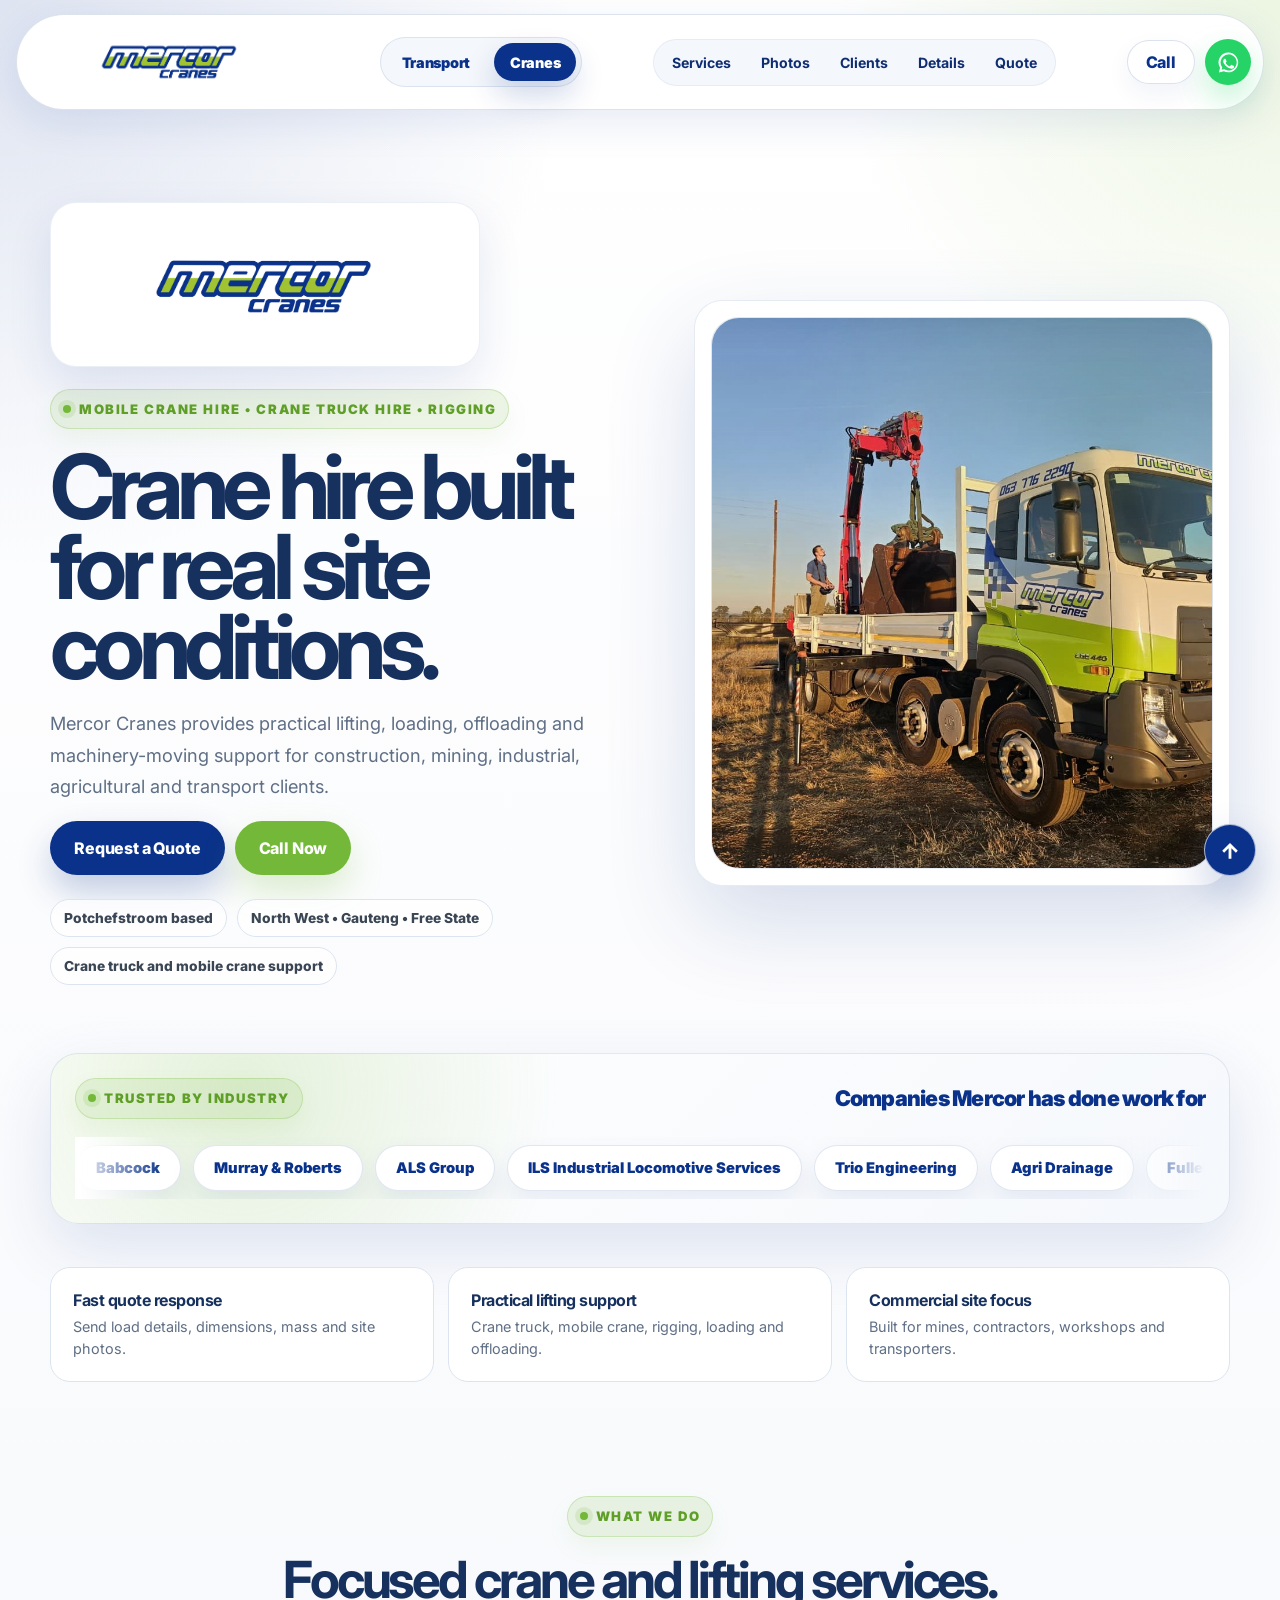
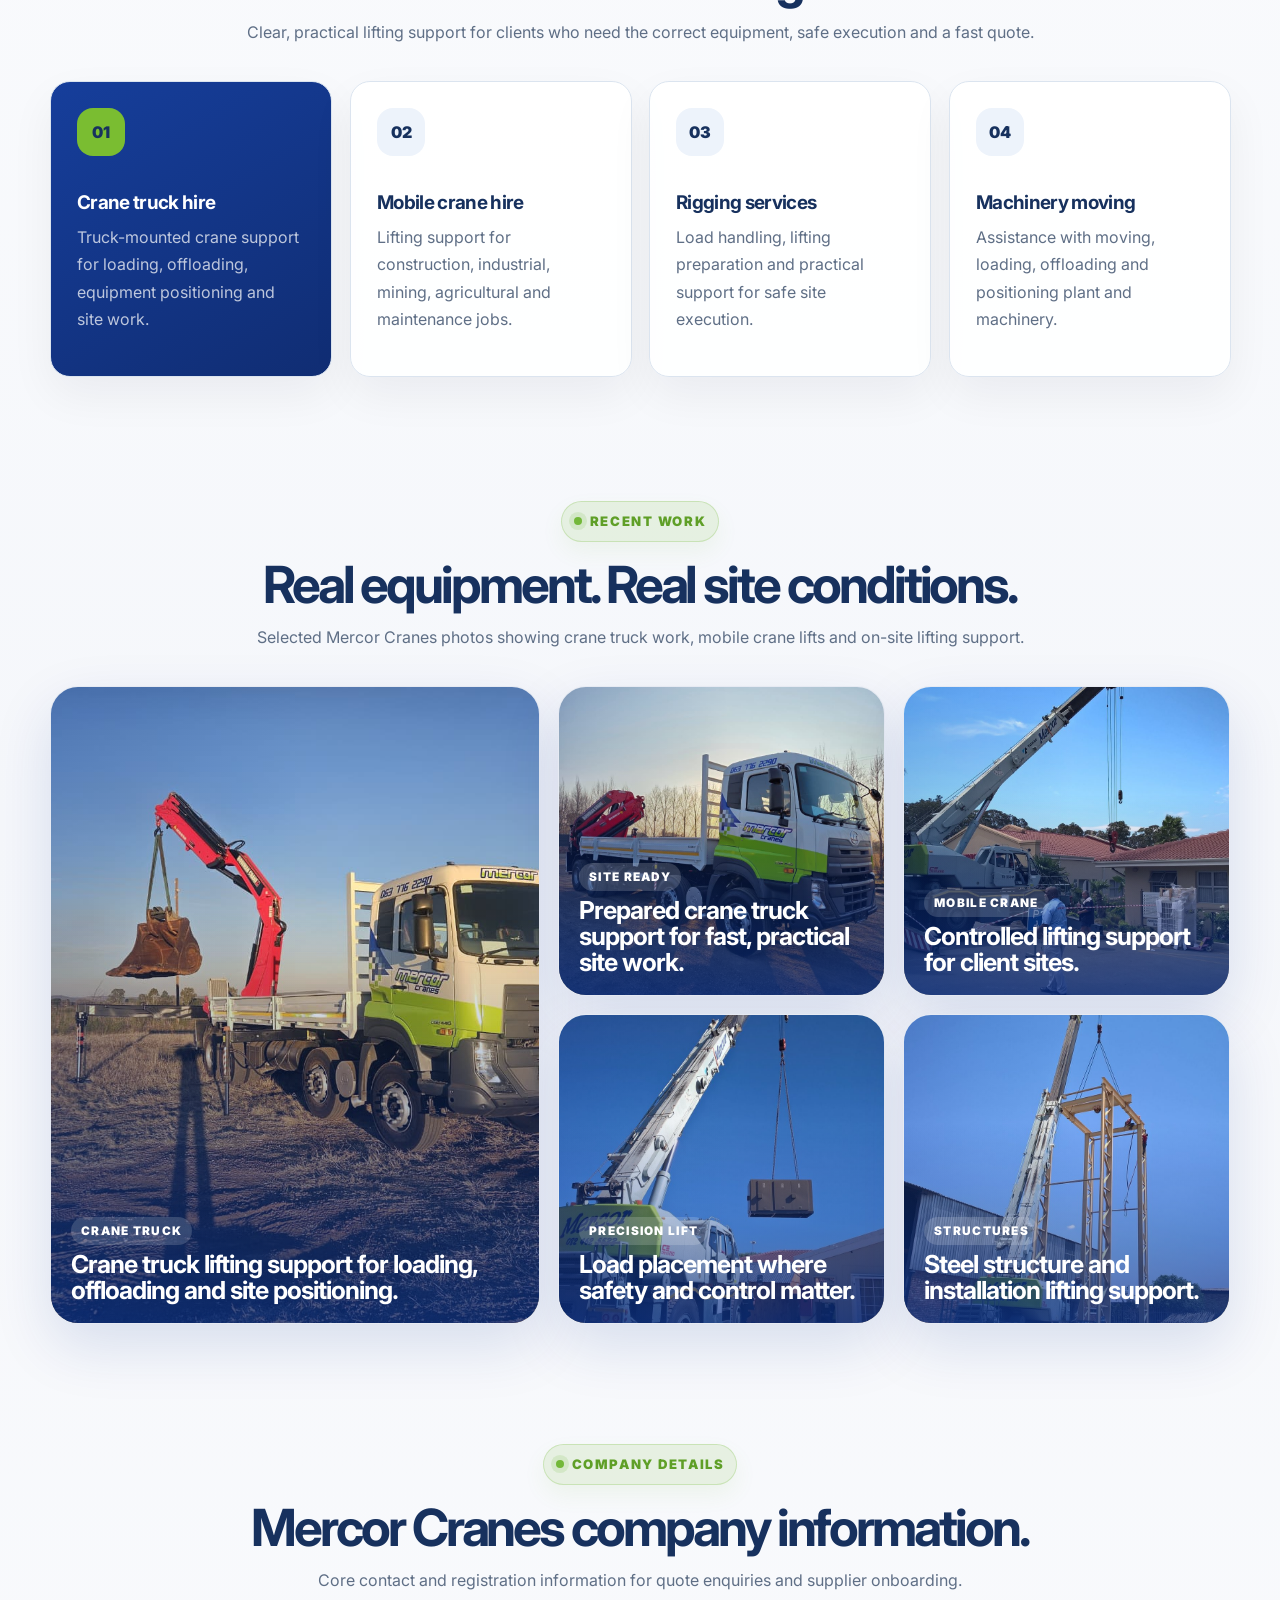
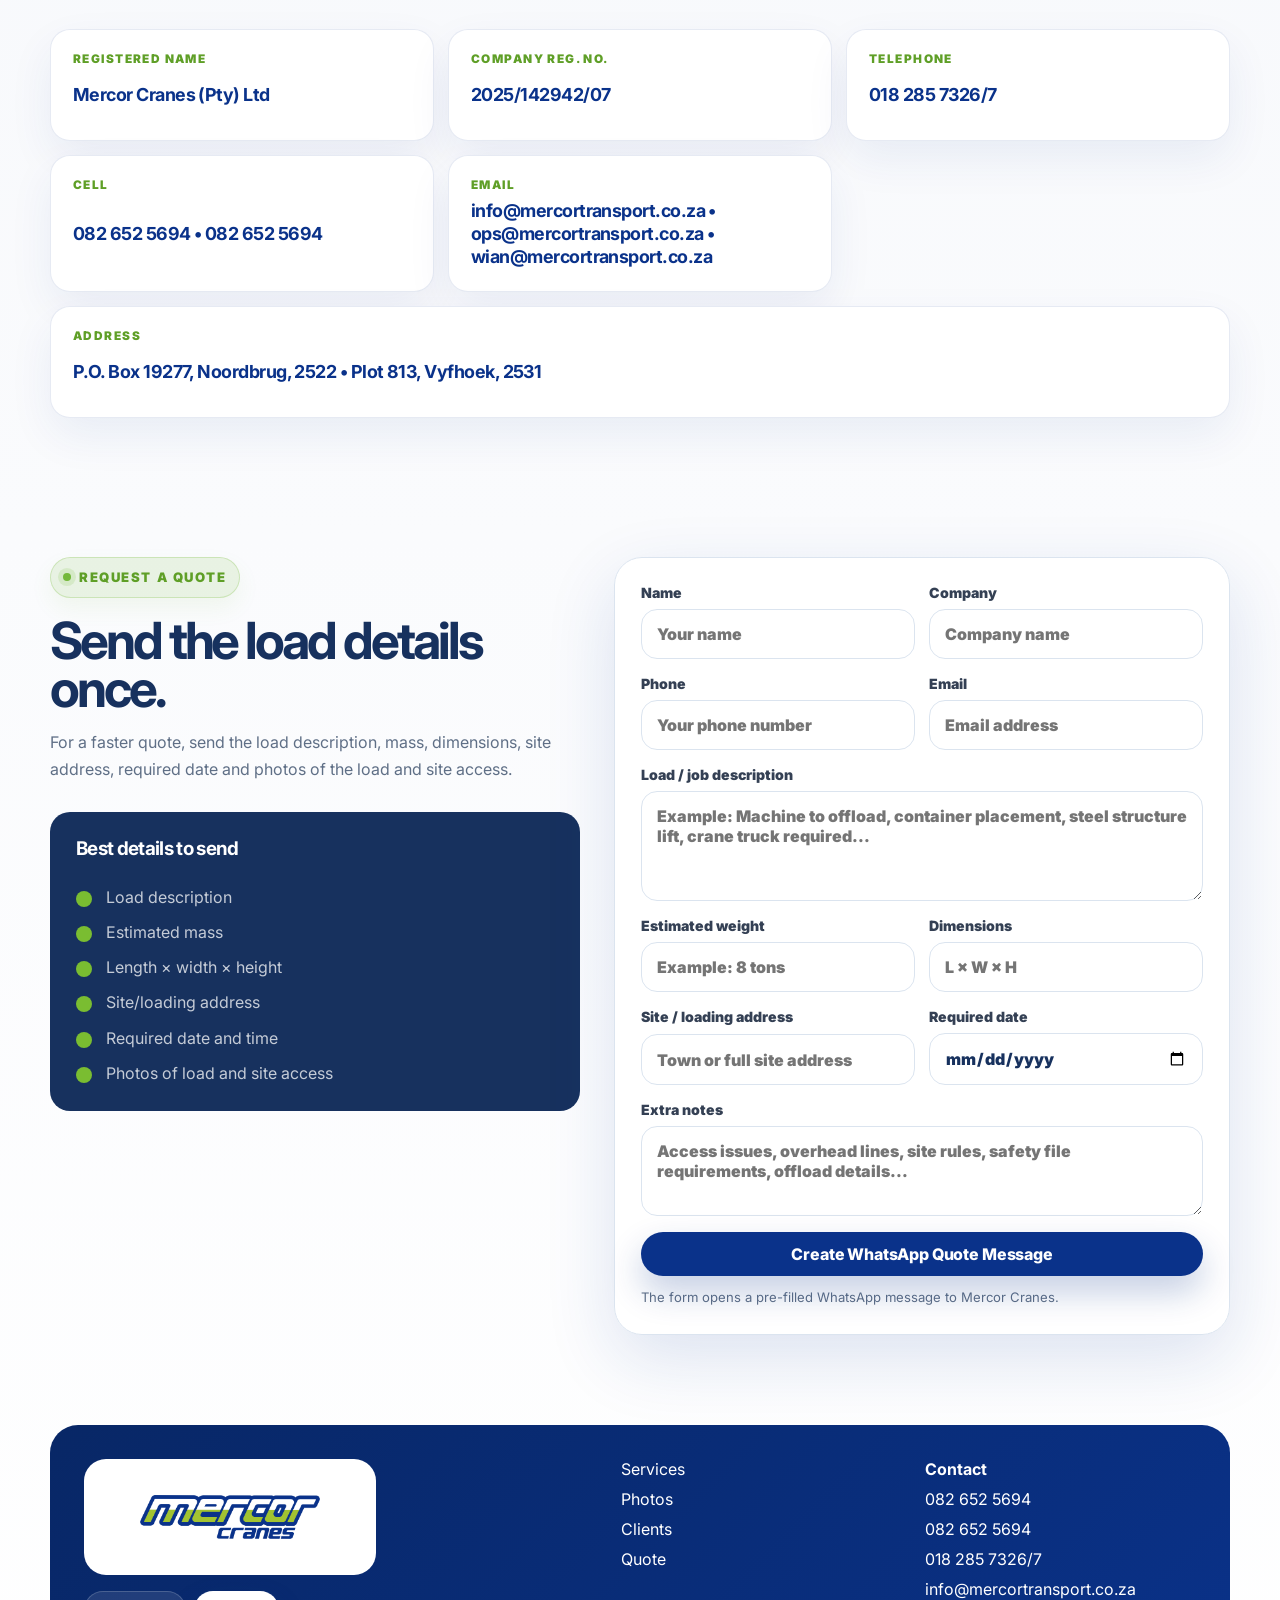
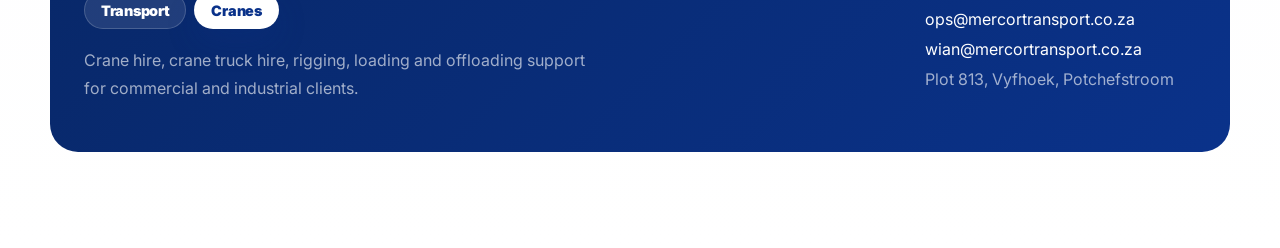
==== commit 63ae3ee3: "Deploy v34" ====
--- a/cranes.html
+++ b/cranes.html
@@ -2,7 +2,7 @@
 <html lang="en">
 <head>
   <meta charset="UTF-8" />
-  <meta name="viewport" content="width=device-width, initial-scale=1.0" />
+  <meta name="viewport" content="width=device-width, initial-scale=1.0, maximum-scale=1.0, user-scalable=no, viewport-fit=cover" />
   <title>Mercor Cranes | Crane Hire, Crane Truck Hire & Rigging Services</title>
   <meta name="description" content="Mercor Cranes provides crane hire, crane truck hire, rigging, loading, offloading and machinery moving services for construction, mining, industrial, agricultural and transport clients." />
   <meta name="keywords" content="Mercor Cranes, crane hire Potchefstroom, mobile crane hire, crane truck hire, rigging services, machinery moving, loading and offloading, North West crane hire" />
@@ -10,11 +10,16 @@
   <meta property="og:title" content="Mercor Cranes | Safe Crane Hire & Rigging Services" />
   <meta property="og:description" content="Crane hire, crane truck hire, rigging, machinery moving, loading and offloading for construction, mining, industrial and transport clients." />
   <meta property="og:type" content="website" />
-  <meta property="og:image" content="assets/mercor-cranes-logo.png" />
+  <meta property="og:image" content="/assets/mercor-cranes-logo.png" />
   <meta name="theme-color" content="#0a328a" />
   <link rel="preconnect" href="https://fonts.googleapis.com">
   <link rel="preconnect" href="https://fonts.gstatic.com" crossorigin>
   <link href="https://fonts.googleapis.com/css2?family=Inter:wght@400;500;600;700;800;900&display=swap" rel="stylesheet">
+  <link rel="icon" href="favicon.ico?v=33" sizes="any" />
+  <link rel="icon" type="image/png" sizes="32x32" href="assets/favicon-32x32.png?v=33" />
+  <link rel="icon" type="image/png" sizes="48x48" href="assets/favicon-48x48.png?v=33" />
+  <link rel="apple-touch-icon" sizes="180x180" href="assets/apple-touch-icon.png?v=33" />
+  <link rel="manifest" href="site.webmanifest" />
   <link rel="stylesheet" href="styles.css" />
 </head>
 <body class="page-cranes">
--- a/styles.css
+++ b/styles.css
@@ -3624,3 +3624,122 @@
     min-height: 320px;
   }
 }
+
+
+
+/* v34: lock mobile layout to the device width and stop unwanted zooming */
+html {
+  width: 100%;
+  max-width: 100%;
+  overflow-x: hidden;
+  -webkit-text-size-adjust: 100%;
+  text-size-adjust: 100%;
+}
+
+body {
+  width: 100%;
+  max-width: 100%;
+  overflow-x: hidden;
+  overscroll-behavior-x: none;
+}
+
+.site-shell {
+  width: 100%;
+  max-width: 1540px;
+  overflow-x: clip;
+}
+
+img,
+svg,
+video,
+canvas {
+  max-width: 100%;
+}
+
+/* iPhone Safari zooms into form fields below 16px. Keep all inputs at 16px+ */
+input,
+textarea,
+select,
+button {
+  font-size: 16px;
+}
+
+input,
+textarea,
+select {
+  touch-action: manipulation;
+}
+
+/* Prevent mobile tap/double-tap zoom behaviour on interactive site controls */
+a,
+button,
+.brand-tab,
+.primary-btn,
+.secondary-btn,
+.ghost-btn,
+.whatsapp-icon-btn,
+.back-to-top,
+.sticky-cta a {
+  touch-action: manipulation;
+}
+
+/* Mobile-only screen lock refinements */
+@media (max-width: 900px) {
+  html,
+  body {
+    min-width: 0;
+    max-width: 100vw;
+  }
+
+  .site-shell,
+  main,
+  section,
+  .section,
+  .hero,
+  .client-marquee-section,
+  .trust-strip,
+  .footer,
+  .quote-section,
+  .photo-grid,
+  .company-details-grid,
+  .multi-axle-card {
+    max-width: 100%;
+  }
+
+  .hero,
+  .section,
+  .client-marquee-section,
+  .trust-strip,
+  .footer {
+    box-sizing: border-box;
+  }
+
+  .hero-copy,
+  .hero-media,
+  .quote-form,
+  .quote-copy,
+  .multi-axle-card,
+  .multi-axle-copy,
+  .company-detail,
+  .photo-card,
+  .hero-photo-card {
+    min-width: 0;
+  }
+
+  .hero-copy h1,
+  .section-heading h2,
+  .multi-axle-copy h2 {
+    overflow-wrap: normal;
+    word-break: normal;
+  }
+
+  .topbar,
+  .page-cranes .topbar,
+  .page-transport .topbar {
+    max-width: calc(100vw - 20px);
+  }
+
+  .sticky-cta {
+    max-width: calc(100vw - 24px);
+  }
+}
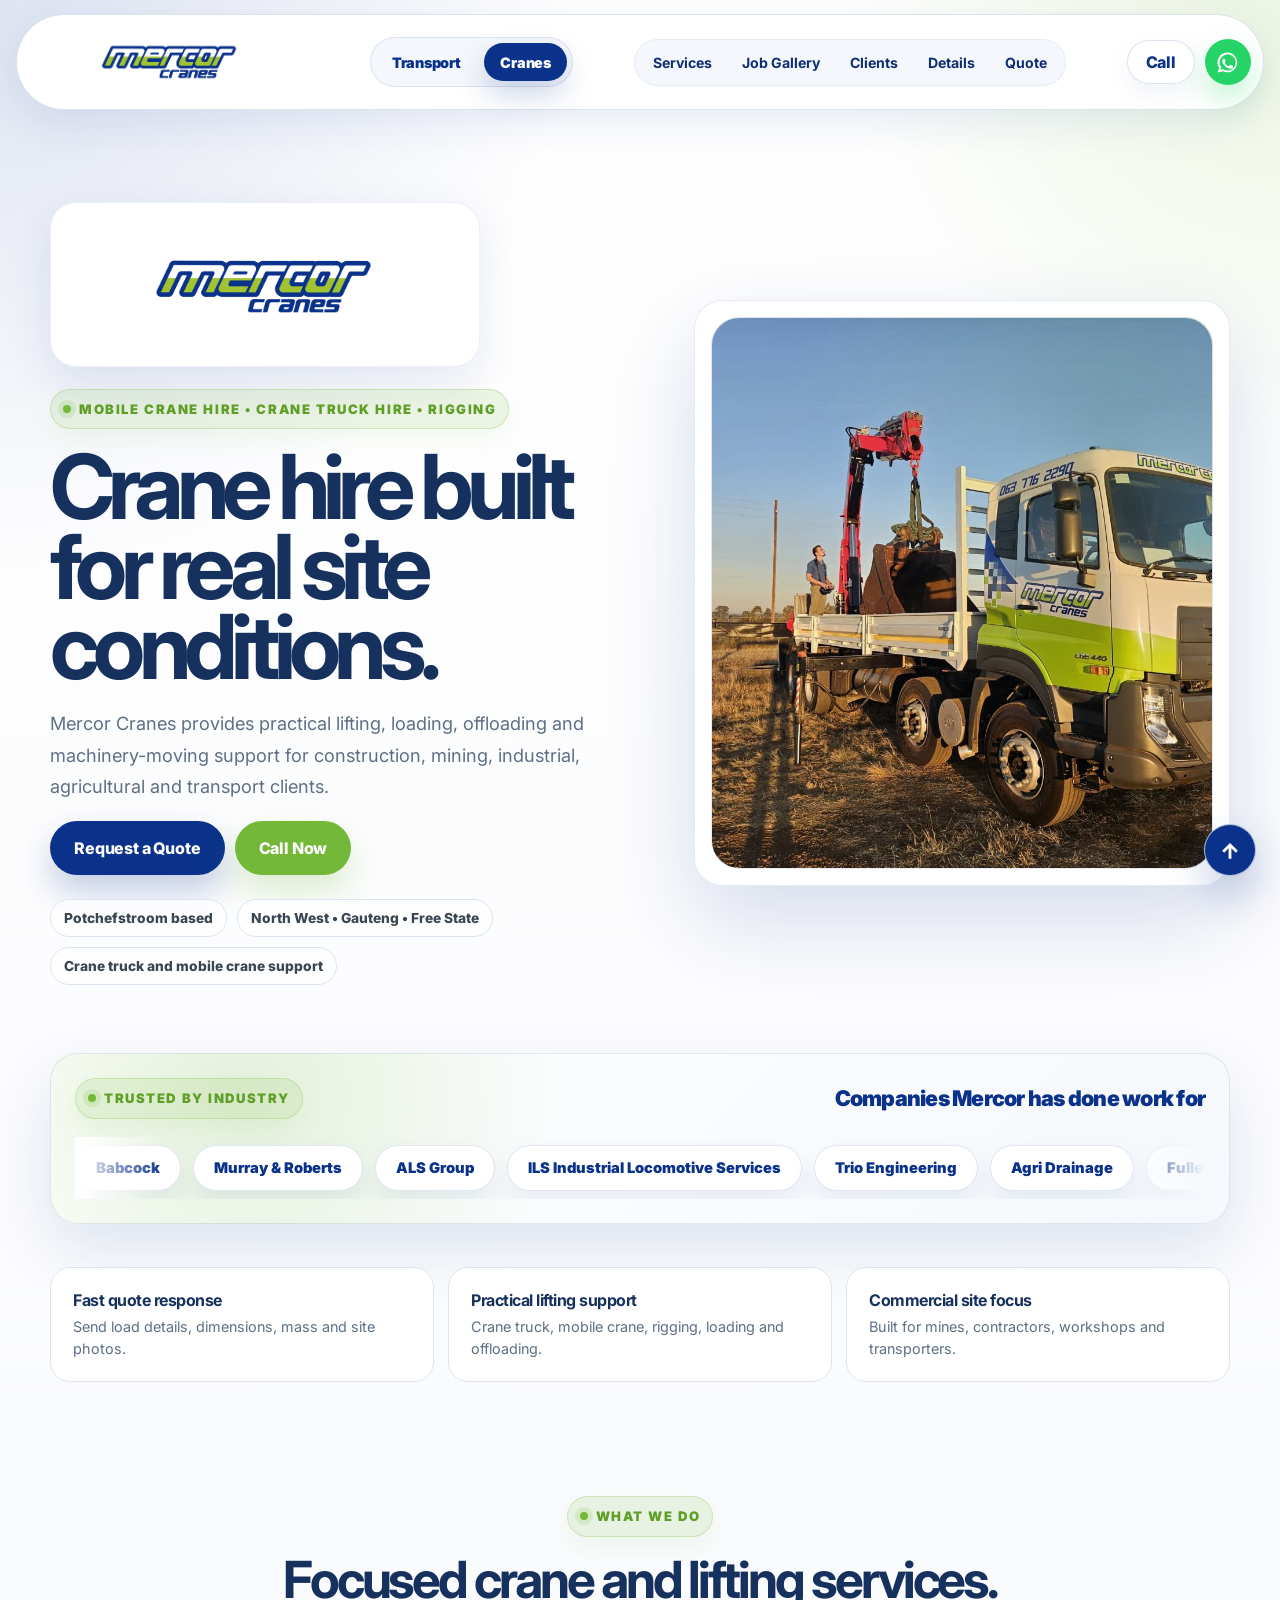
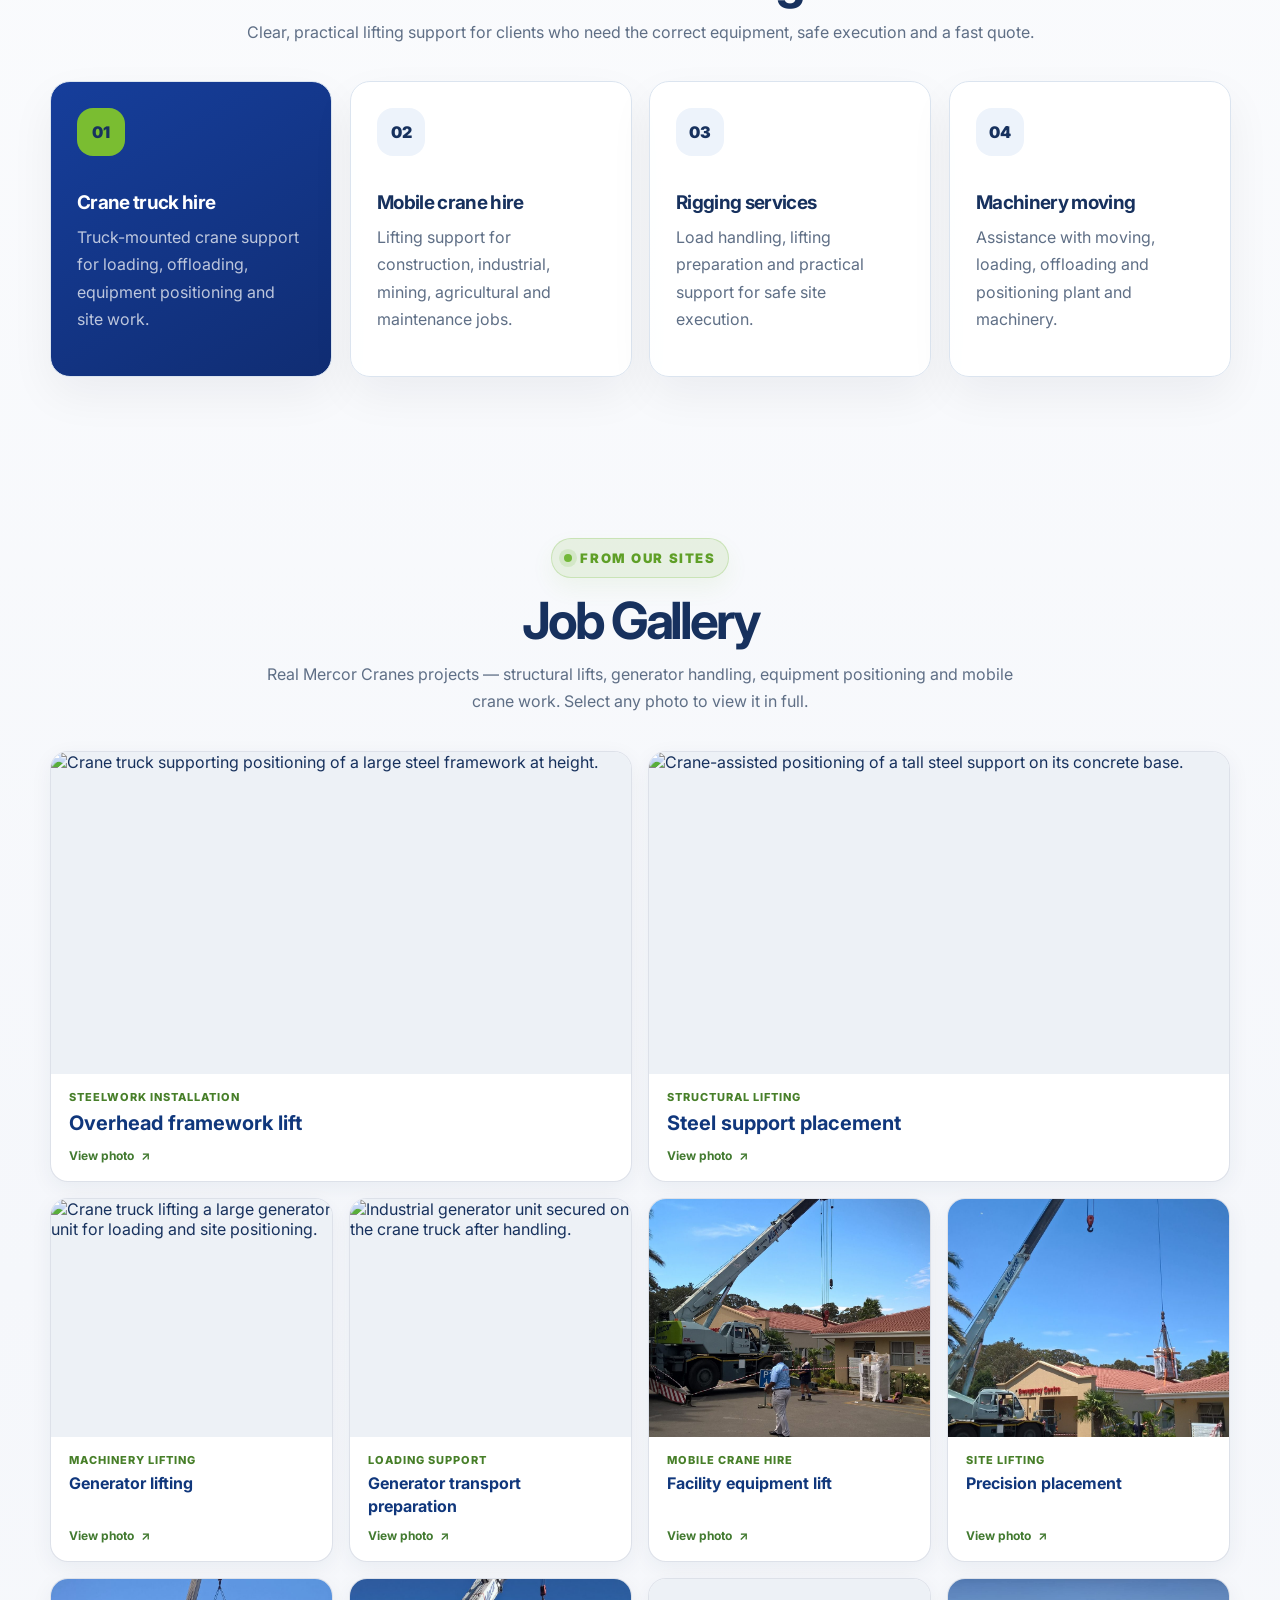
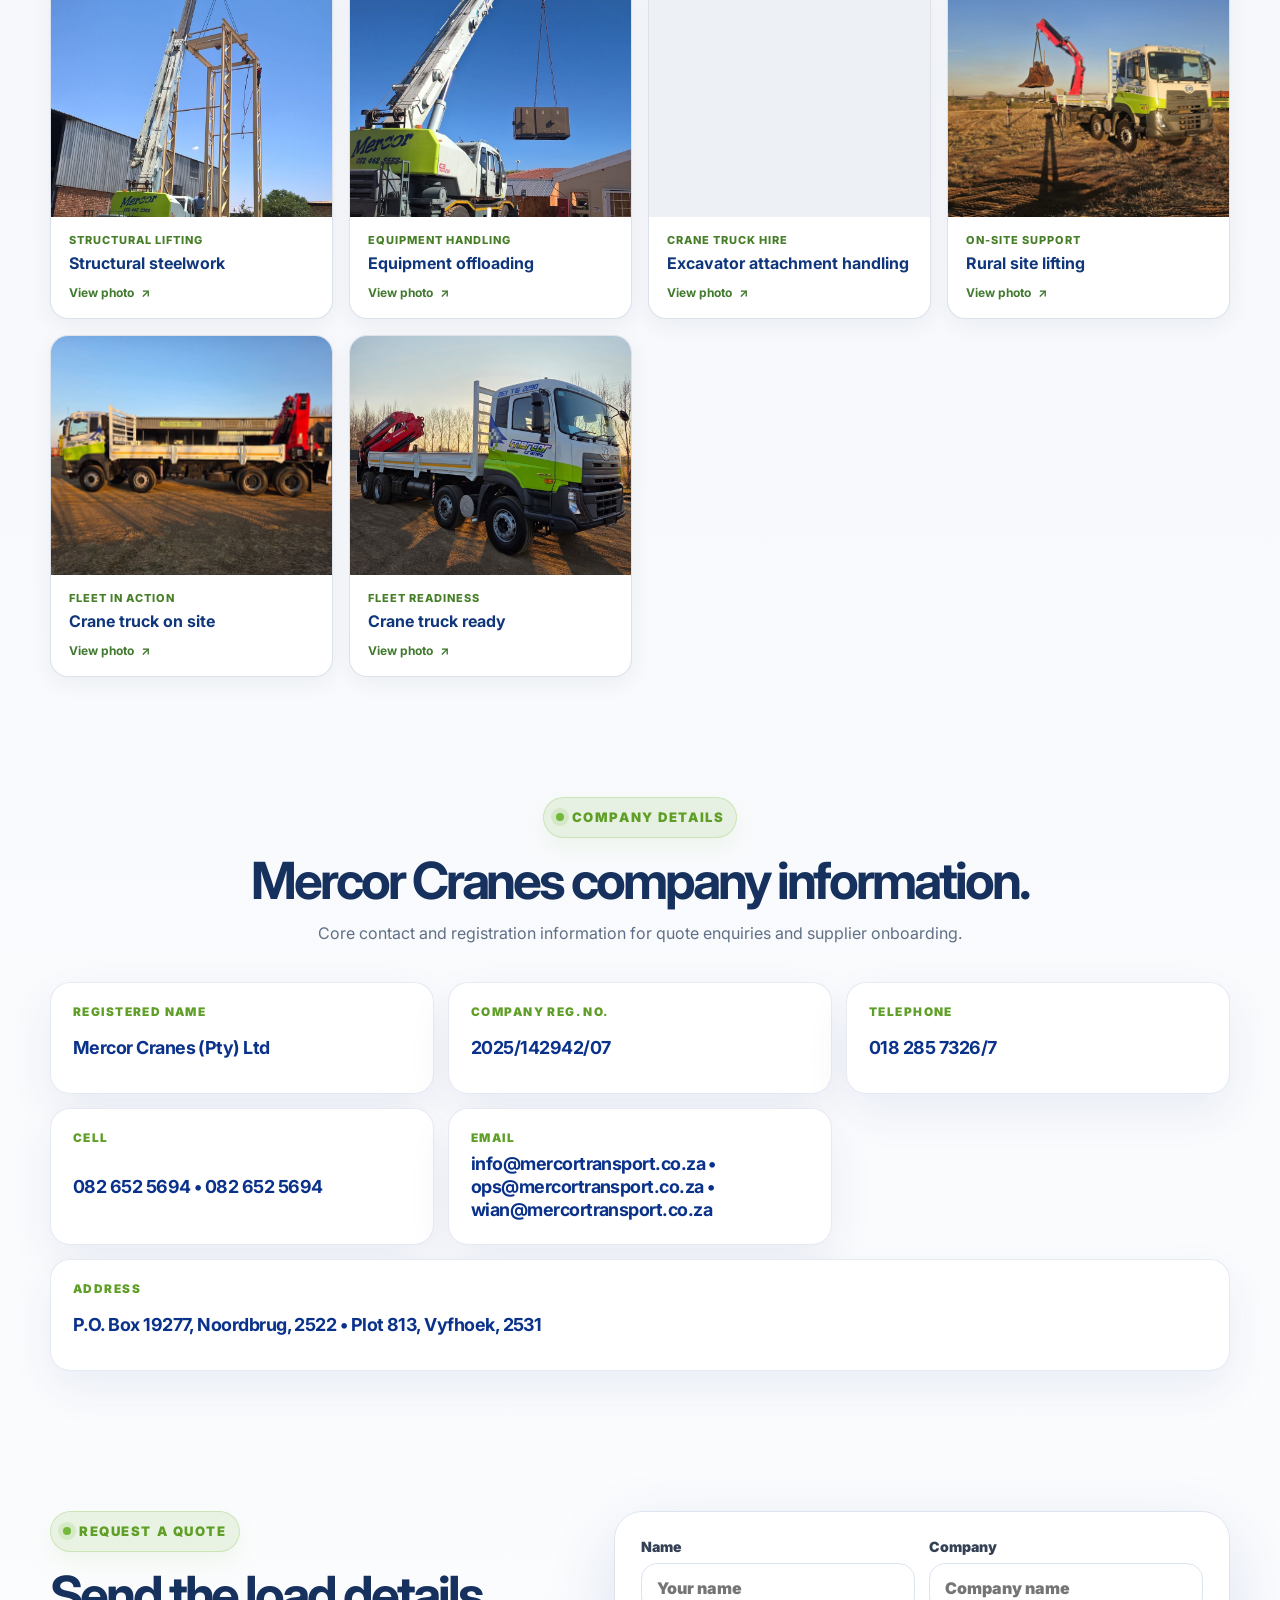
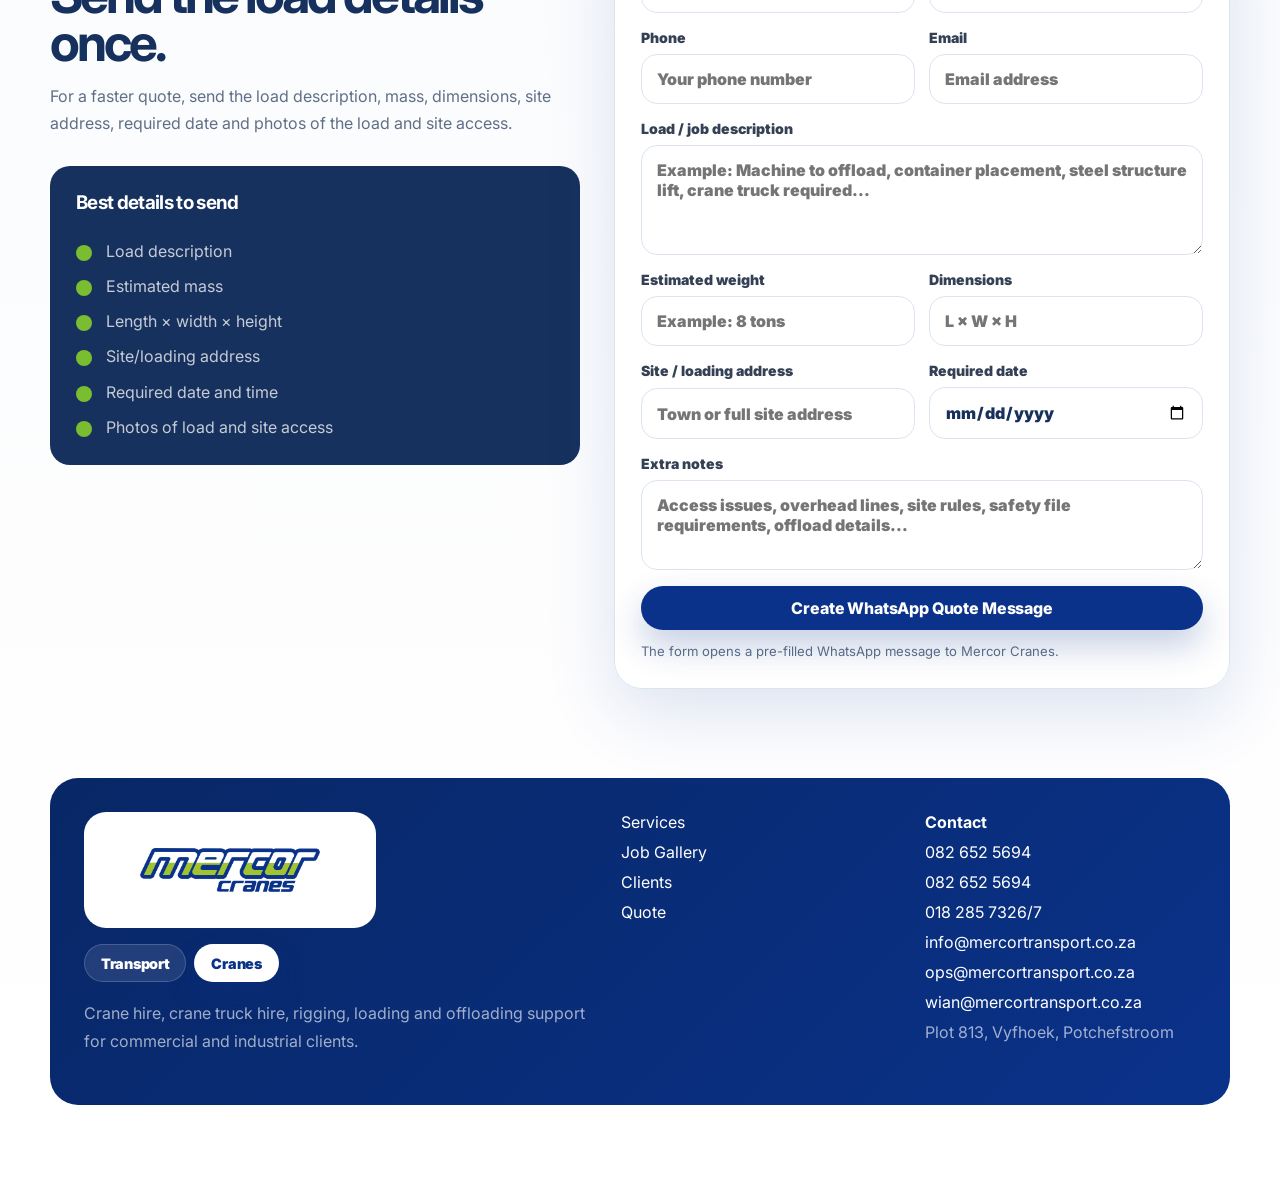
==== commit e587d679: "Add files via upload" ====
--- a/cranes.html
+++ b/cranes.html
@@ -3,37 +3,135 @@
 <head>
   <meta charset="UTF-8" />
   <meta name="viewport" content="width=device-width, initial-scale=1.0, maximum-scale=1.0, user-scalable=no, viewport-fit=cover" />
-  <title>Mercor Cranes | Crane Hire, Crane Truck Hire & Rigging Services</title>
-  <meta name="description" content="Mercor Cranes provides crane hire, crane truck hire, rigging, loading, offloading and machinery moving services for construction, mining, industrial, agricultural and transport clients." />
-  <meta name="keywords" content="Mercor Cranes, crane hire Potchefstroom, mobile crane hire, crane truck hire, rigging services, machinery moving, loading and offloading, North West crane hire" />
+  <title>Mercor Cranes | Crane Hire, Crane Truck Hire & Rigging Potchefstroom</title>
+  <meta name="description" content="Mercor Cranes provides crane hire, crane truck hire, rigging, loading, offloading and machinery moving support for construction, mining, industrial, agricultural and transport clients." />
+  <meta name="keywords" content="crane hire Potchefstroom, crane truck hire North West, mobile crane hire, rigging services, machinery moving, loading and offloading, Mercor Cranes" />
   <meta name="author" content="Mercor Cranes" />
-  <meta property="og:title" content="Mercor Cranes | Safe Crane Hire & Rigging Services" />
-  <meta property="og:description" content="Crane hire, crane truck hire, rigging, machinery moving, loading and offloading for construction, mining, industrial and transport clients." />
+  <meta property="og:title" content="Mercor Cranes | Crane Hire & Rigging Potchefstroom" />
+  <meta property="og:description" content="Crane hire, crane truck hire, rigging, loading, offloading and machinery moving support." />
   <meta property="og:type" content="website" />
-  <meta property="og:image" content="/assets/mercor-cranes-logo.png" />
+  <meta property="og:image" content="https://mercortransport.co.za/assets/cranes-truck-action.jpg" />
+  <link rel="canonical" href="https://mercortransport.co.za/cranes" />
+  <meta name="robots" content="index, follow" />
+  <meta property="og:url" content="https://mercortransport.co.za/cranes" />
+  <meta property="og:site_name" content="Mercor Transport" />
+  <meta name="twitter:card" content="summary_large_image" />
+  <meta name="twitter:title" content="Mercor Cranes | Crane Hire & Rigging Potchefstroom" />
+  <meta name="twitter:description" content="Crane hire, crane truck hire, rigging, loading, offloading and machinery moving support." />
+  <meta name="twitter:image" content="https://mercortransport.co.za/assets/cranes-truck-action.jpg" />
   <meta name="theme-color" content="#0a328a" />
   <link rel="preconnect" href="https://fonts.googleapis.com">
   <link rel="preconnect" href="https://fonts.gstatic.com" crossorigin>
   <link href="https://fonts.googleapis.com/css2?family=Inter:wght@400;500;600;700;800;900&display=swap" rel="stylesheet">
   <link rel="icon" href="favicon.ico?v=33" sizes="any" />
-  <link rel="icon" type="image/png" sizes="32x32" href="assets/favicon-32x32.png?v=33" />
-  <link rel="icon" type="image/png" sizes="48x48" href="assets/favicon-48x48.png?v=33" />
-  <link rel="apple-touch-icon" sizes="180x180" href="assets/apple-touch-icon.png?v=33" />
+  <link rel="icon" type="image/png" sizes="32x32" href="/assets/favicon-32x32.png?v=33" />
+  <link rel="icon" type="image/png" sizes="48x48" href="/assets/favicon-48x48.png?v=33" />
+  <link rel="apple-touch-icon" sizes="180x180" href="/assets/apple-touch-icon.png?v=33" />
   <link rel="manifest" href="site.webmanifest" />
-  <link rel="stylesheet" href="styles.css" />
+  <link rel="stylesheet" href="/styles.css" />
+  <script type="application/ld+json" class="seo-jsonld">
+[
+  {
+    "@context": "https://schema.org",
+    "@type": "Organization",
+    "@id": "https://mercortransport.co.za/#organization",
+    "name": "Mercor Transport",
+    "url": "https://mercortransport.co.za",
+    "logo": "https://mercortransport.co.za/assets/favicon-512x512.png",
+    "telephone": "+27826525694",
+    "email": "ops@mercortransport.co.za",
+    "address": {
+      "@type": "PostalAddress",
+      "streetAddress": "Plot 813, Vyfhoek",
+      "addressLocality": "Potchefstroom",
+      "addressRegion": "North West",
+      "postalCode": "2531",
+      "addressCountry": "ZA"
+    },
+    "sameAs": [
+      "https://www.facebook.com/mercortransport/"
+    ]
+  },
+  {
+    "@context": "https://schema.org",
+    "@type": "LocalBusiness",
+    "@id": "https://mercortransport.co.za/cranes#cranes-business",
+    "name": "Mercor Cranes",
+    "url": "https://mercortransport.co.za/cranes",
+    "description": "Mercor Cranes provides crane hire, crane truck hire, rigging, loading, offloading and machinery moving support for construction, mining, industrial, agricultural and transport clients.",
+    "image": "https://mercortransport.co.za/assets/cranes-truck-action.jpg",
+    "logo": "https://mercortransport.co.za/assets/favicon-512x512.png",
+    "telephone": "+27826525694",
+    "email": "ops@mercortransport.co.za",
+    "address": {
+      "@type": "PostalAddress",
+      "streetAddress": "Plot 813, Vyfhoek",
+      "addressLocality": "Potchefstroom",
+      "addressRegion": "North West",
+      "postalCode": "2531",
+      "addressCountry": "ZA"
+    },
+    "areaServed": [
+      "South Africa",
+      "North West",
+      "Gauteng",
+      "Free State",
+      "Southern Africa"
+    ],
+    "parentOrganization": {
+      "@id": "https://mercortransport.co.za/#organization"
+    }
+  },
+  {
+    "@context": "https://schema.org",
+    "@type": "Service",
+    "@id": "https://mercortransport.co.za/cranes#crane-hire-service",
+    "name": "Crane Hire & Rigging Services",
+    "serviceType": "Crane hire, crane truck hire, rigging and machinery moving",
+    "description": "Mercor Cranes provides crane hire, crane truck hire, rigging, loading, offloading and machinery moving support for construction, mining, industrial, agricultural and transport clients.",
+    "provider": {
+      "@id": "https://mercortransport.co.za/#organization"
+    },
+    "areaServed": [
+      "South Africa",
+      "Southern Africa"
+    ],
+    "url": "https://mercortransport.co.za/cranes"
+  },
+  {
+    "@context": "https://schema.org",
+    "@type": "BreadcrumbList",
+    "@id": "https://mercortransport.co.za/cranes#breadcrumbs",
+    "itemListElement": [
+      {
+        "@type": "ListItem",
+        "position": 1,
+        "name": "Home",
+        "item": "https://mercortransport.co.za/"
+      },
+      {
+        "@type": "ListItem",
+        "position": 2,
+        "name": "Cranes",
+        "item": "https://mercortransport.co.za/cranes"
+      }
+    ]
+  }
+]
+  </script>
 </head>
 <body class="page-cranes">
   <div class="site-shell">
     <header class="topbar" id="top">
-      <a class="brand" href="cranes.html" aria-label="Mercor Cranes home">
+      <a class="brand" href="/cranes" aria-label="Mercor Cranes home">
         <span class="brand-logo-wrap cranes-brand-logo-wrap">
-          <img class="brand-logo" src="assets/mercor-cranes-header-logo.png" alt="Mercor Cranes logo" />
+          <img class="brand-logo" src="/assets/mercor-cranes-header-logo.png" alt="Mercor Cranes logo" />
         </span>
       </a>
 
       <div class="brand-switch" aria-label="Mercor division selector">
-        <a class="brand-tab" href="transport.html">Transport</a>
-        <a class="brand-tab active" href="cranes.html">Cranes</a>
+        <a class="brand-tab" href="/">Transport</a>
+        <a class="brand-tab active" href="/cranes">Cranes</a>
       </div>
 
       <button class="nav-toggle" id="navToggle" aria-label="Open menu" aria-expanded="false">
@@ -42,7 +140,7 @@
 
       <nav class="nav" id="mainNav">
         <a href="#services">Services</a>
-        <a href="#work">Photos</a>
+        <a href="#job-gallery">Job Gallery</a>
         <a href="#clients">Clients</a>
         <a href="#details">Details</a>
         <a href="#quote">Quote</a>
@@ -62,7 +160,7 @@
       <section class="hero section-grid compact-hero">
         <div class="hero-copy reveal">
           <div class="hero-logo-lockup">
-            <img src="assets/mercor-cranes-logo.png" alt="Mercor Cranes logo" />
+            <img src="/assets/mercor-cranes-logo.png" alt="Mercor Cranes logo" />
           </div>
           <p class="eyebrow">Mobile crane hire • Crane truck hire • Rigging</p>
           <h1>Crane hire built for real site conditions.</h1>
@@ -82,7 +180,7 @@
 
         <div class="hero-visual hero-media reveal" aria-label="Mercor Cranes truck mounted crane working on site">
           <div class="hero-photo-card">
-            <img class="hero-site-image" src="assets/cranes-loading.jpg" alt="Mercor Cranes truck mounted crane lifting equipment" />
+            <img class="hero-site-image" src="/assets/cranes-loading.jpg" alt="Mercor Cranes truck mounted crane lifting equipment" />
           </div>
         </div>
       </section>
@@ -188,53 +286,76 @@
         </div>
       </section>
 
-      <section class="section photo-showcase reveal" id="work">
+      <!-- Mercor Cranes job gallery: feature photo per new job, plus historical work. -->
+      <section class="section job-gallery-section reveal" id="job-gallery" aria-labelledby="job-gallery-title">
+        <span id="work" class="gallery-legacy-anchor" aria-hidden="true"></span>
         <div class="section-heading">
-          <p class="eyebrow">Recent work</p>
-          <h2>Real equipment. Real site conditions.</h2>
-          <p>
-            Selected Mercor Cranes photos showing crane truck work, mobile crane lifts and on-site lifting support.
-          </p>
-        </div>
-
-        <div class="photo-grid">
-          <article class="photo-card photo-card-large reveal">
-            <img src="assets/cranes-truck-action.jpg" alt="Mercor Cranes crane truck lifting on site" loading="lazy" />
-            <div>
-              <span>Crane truck</span>
-              <strong>Crane truck lifting support for loading, offloading and site positioning.</strong>
-            </div>
-          </article>
-          <article class="photo-card reveal">
-            <img src="assets/cranes-truck-front.jpg" alt="Mercor Cranes truck mounted crane front view" loading="lazy" />
-            <div>
-              <span>Site ready</span>
-              <strong>Prepared crane truck support for fast, practical site work.</strong>
-            </div>
-          </article>
-          <article class="photo-card reveal">
-            <img src="assets/cranes-hospital-wide.jpg" alt="Mercor mobile crane lifting at a facility" loading="lazy" />
-            <div>
-              <span>Mobile crane</span>
-              <strong>Controlled lifting support for client sites.</strong>
-            </div>
-          </article>
-          <article class="photo-card reveal">
-            <img src="assets/cranes-box-lift.jpg" alt="Mercor mobile crane lifting a boxed load" loading="lazy" />
-            <div>
-              <span>Precision lift</span>
-              <strong>Load placement where safety and control matter.</strong>
-            </div>
-          </article>
-          <article class="photo-card reveal">
-            <img src="assets/cranes-structure-lift.jpg" alt="Mercor mobile crane lifting steel structure" loading="lazy" />
-            <div>
-              <span>Structures</span>
-              <strong>Steel structure and installation lifting support.</strong>
-            </div>
-          </article>
-        </div>
-      </section>
+          <p class="eyebrow">From our sites</p>
+          <h2 id="job-gallery-title">Job Gallery</h2>
+          <p>Real Mercor Cranes projects — structural lifts, generator handling, equipment positioning and mobile crane work. Select any photo to view it in full.</p>
+        </div>
+        <div class="job-gallery-grid">
+          <button type="button" class="job-gallery-card job-gallery-featured" data-gallery-src="/assets/job-overhead-steel-framework.jpg" data-gallery-title="Overhead framework lift" data-gallery-description="Crane truck supporting positioning of a large steel framework at height." aria-label="View full photo: Overhead framework lift">
+            <span class="job-gallery-image-wrap"><img src="/assets/job-overhead-steel-framework.jpg" alt="Crane truck supporting positioning of a large steel framework at height." loading="lazy" decoding="async" /></span>
+            <span class="job-gallery-caption"><span class="job-gallery-category">Steelwork installation</span><strong>Overhead framework lift</strong><span class="job-gallery-open" aria-hidden="true">View photo <span>↗</span></span></span>
+          </button>
+          <button type="button" class="job-gallery-card job-gallery-featured" data-gallery-src="/assets/job-steel-support-placement.jpg" data-gallery-title="Steel support placement" data-gallery-description="Crane-assisted positioning of a tall steel support on its concrete base." aria-label="View full photo: Steel support placement">
+            <span class="job-gallery-image-wrap"><img src="/assets/job-steel-support-placement.jpg" alt="Crane-assisted positioning of a tall steel support on its concrete base." loading="lazy" decoding="async" /></span>
+            <span class="job-gallery-caption"><span class="job-gallery-category">Structural lifting</span><strong>Steel support placement</strong><span class="job-gallery-open" aria-hidden="true">View photo <span>↗</span></span></span>
+          </button>
+          <button type="button" class="job-gallery-card" data-gallery-src="/assets/job-generator-lifting.jpg" data-gallery-title="Generator lifting" data-gallery-description="Crane truck lifting a large generator unit for loading and site positioning." aria-label="View full photo: Generator lifting">
+            <span class="job-gallery-image-wrap"><img src="/assets/job-generator-lifting.jpg" alt="Crane truck lifting a large generator unit for loading and site positioning." loading="lazy" decoding="async" /></span>
+            <span class="job-gallery-caption"><span class="job-gallery-category">Machinery lifting</span><strong>Generator lifting</strong><span class="job-gallery-open" aria-hidden="true">View photo <span>↗</span></span></span>
+          </button>
+          <button type="button" class="job-gallery-card" data-gallery-src="/assets/job-generator-loading.jpg" data-gallery-title="Generator transport preparation" data-gallery-description="Industrial generator unit secured on the crane truck after handling." aria-label="View full photo: Generator transport preparation">
+            <span class="job-gallery-image-wrap"><img src="/assets/job-generator-loading.jpg" alt="Industrial generator unit secured on the crane truck after handling." loading="lazy" decoding="async" /></span>
+            <span class="job-gallery-caption"><span class="job-gallery-category">Loading support</span><strong>Generator transport preparation</strong><span class="job-gallery-open" aria-hidden="true">View photo <span>↗</span></span></span>
+          </button>
+          <button type="button" class="job-gallery-card" data-gallery-src="/assets/cranes-hospital-wide.jpg" data-gallery-title="Facility equipment lift" data-gallery-description="Mobile crane deployed for a lifting job at a building and facility." aria-label="View full photo: Facility equipment lift">
+            <span class="job-gallery-image-wrap"><img src="/assets/cranes-hospital-wide.jpg" alt="Mobile crane deployed for a lifting job at a building and facility." loading="lazy" decoding="async" /></span>
+            <span class="job-gallery-caption"><span class="job-gallery-category">Mobile crane hire</span><strong>Facility equipment lift</strong><span class="job-gallery-open" aria-hidden="true">View photo <span>↗</span></span></span>
+          </button>
+          <button type="button" class="job-gallery-card" data-gallery-src="/assets/cranes-hospital-lift.jpg" data-gallery-title="Precision placement" data-gallery-description="Mobile crane supporting positioning work in a developed site." aria-label="View full photo: Precision placement">
+            <span class="job-gallery-image-wrap"><img src="/assets/cranes-hospital-lift.jpg" alt="Mobile crane supporting positioning work in a developed site." loading="lazy" decoding="async" /></span>
+            <span class="job-gallery-caption"><span class="job-gallery-category">Site lifting</span><strong>Precision placement</strong><span class="job-gallery-open" aria-hidden="true">View photo <span>↗</span></span></span>
+          </button>
+          <button type="button" class="job-gallery-card" data-gallery-src="/assets/cranes-structure-lift.jpg" data-gallery-title="Structural steelwork" data-gallery-description="Mobile crane lifting and positioning a steel structure." aria-label="View full photo: Structural steelwork">
+            <span class="job-gallery-image-wrap"><img src="/assets/cranes-structure-lift.jpg" alt="Mobile crane lifting and positioning a steel structure." loading="lazy" decoding="async" /></span>
+            <span class="job-gallery-caption"><span class="job-gallery-category">Structural lifting</span><strong>Structural steelwork</strong><span class="job-gallery-open" aria-hidden="true">View photo <span>↗</span></span></span>
+          </button>
+          <button type="button" class="job-gallery-card" data-gallery-src="/assets/cranes-box-lift.jpg" data-gallery-title="Equipment offloading" data-gallery-description="Mobile crane handling a large boxed load at a client site." aria-label="View full photo: Equipment offloading">
+            <span class="job-gallery-image-wrap"><img src="/assets/cranes-box-lift.jpg" alt="Mobile crane handling a large boxed load at a client site." loading="lazy" decoding="async" /></span>
+            <span class="job-gallery-caption"><span class="job-gallery-category">Equipment handling</span><strong>Equipment offloading</strong><span class="job-gallery-open" aria-hidden="true">View photo <span>↗</span></span></span>
+          </button>
+          <button type="button" class="job-gallery-card" data-gallery-src="/assets/cranes-truck-action.jpg" data-gallery-title="Excavator attachment handling" data-gallery-description="Crane truck lifting heavy equipment at a rural job site." aria-label="View full photo: Excavator attachment handling">
+            <span class="job-gallery-image-wrap"><img src="/assets/cranes-truck-action.jpg" alt="Crane truck lifting heavy equipment at a rural job site." loading="lazy" decoding="async" /></span>
+            <span class="job-gallery-caption"><span class="job-gallery-category">Crane truck hire</span><strong>Excavator attachment handling</strong><span class="job-gallery-open" aria-hidden="true">View photo <span>↗</span></span></span>
+          </button>
+          <button type="button" class="job-gallery-card" data-gallery-src="/assets/cranes-hero.jpg" data-gallery-title="Rural site lifting" data-gallery-description="Another view of the crane truck at an earthmoving equipment job." aria-label="View full photo: Rural site lifting">
+            <span class="job-gallery-image-wrap"><img src="/assets/cranes-hero.jpg" alt="Another view of the crane truck at an earthmoving equipment job." loading="lazy" decoding="async" /></span>
+            <span class="job-gallery-caption"><span class="job-gallery-category">On-site support</span><strong>Rural site lifting</strong><span class="job-gallery-open" aria-hidden="true">View photo <span>↗</span></span></span>
+          </button>
+          <button type="button" class="job-gallery-card" data-gallery-src="/assets/cranes-truck-side.jpg" data-gallery-title="Crane truck on site" data-gallery-description="Crane truck available for practical site lifting and machinery movement." aria-label="View full photo: Crane truck on site">
+            <span class="job-gallery-image-wrap"><img src="/assets/cranes-truck-side.jpg" alt="Crane truck available for practical site lifting and machinery movement." loading="lazy" decoding="async" /></span>
+            <span class="job-gallery-caption"><span class="job-gallery-category">Fleet in action</span><strong>Crane truck on site</strong><span class="job-gallery-open" aria-hidden="true">View photo <span>↗</span></span></span>
+          </button>
+          <button type="button" class="job-gallery-card" data-gallery-src="/assets/cranes-truck-front.jpg" data-gallery-title="Crane truck ready" data-gallery-description="Mercor crane truck prepared for lifting work." aria-label="View full photo: Crane truck ready">
+            <span class="job-gallery-image-wrap"><img src="/assets/cranes-truck-front.jpg" alt="Mercor crane truck prepared for lifting work." loading="lazy" decoding="async" /></span>
+            <span class="job-gallery-caption"><span class="job-gallery-category">Fleet readiness</span><strong>Crane truck ready</strong><span class="job-gallery-open" aria-hidden="true">View photo <span>↗</span></span></span>
+          </button>
+        </div>
+      </section>
+
+      <dialog class="job-gallery-lightbox" id="jobGalleryLightbox" aria-label="Job gallery photo viewer">
+        <div class="job-gallery-lightbox-inner">
+          <button type="button" class="job-gallery-close" data-close-gallery aria-label="Close photo viewer">×</button>
+          <img id="jobGalleryLightboxImage" src="" alt="" />
+          <div class="job-gallery-lightbox-info">
+            <strong id="jobGalleryLightboxTitle"></strong>
+            <p id="jobGalleryLightboxDescription"></p>
+          </div>
+        </div>
+      </dialog>
 
       <section class="section company-details-section reveal" id="details">
         <div class="section-heading">
@@ -351,20 +472,20 @@
 
     <footer class="footer reveal">
       <div>
-        <a class="brand footer-brand" href="index.html">
+        <a class="brand footer-brand" href="/">
           <span class="brand-logo-wrap cranes-footer-logo-wrap">
-            <img class="brand-logo" src="assets/mercor-cranes-header-logo.png" alt="Mercor Cranes logo" />
+            <img class="brand-logo" src="/assets/mercor-cranes-header-logo.png" alt="Mercor Cranes logo" />
           </span>
         </a>
         <div class="footer-division-tabs">
-          <a class="brand-tab" href="transport.html">Transport</a>
-          <a class="brand-tab active" href="cranes.html">Cranes</a>
+          <a class="brand-tab" href="/">Transport</a>
+          <a class="brand-tab active" href="/cranes">Cranes</a>
         </div>
         <p>Crane hire, crane truck hire, rigging, loading and offloading support for commercial and industrial clients.</p>
       </div>
       <div class="footer-links">
         <a href="#services">Services</a>
-        <a href="#work">Photos</a>
+        <a href="#job-gallery">Job Gallery</a>
         <a href="#clients">Clients</a>
         <a href="#quote">Quote</a>
       </div>
@@ -393,6 +514,6 @@
 
   </div>
 
-  <script src="script.js"></script>
+  <script src="/script.js"></script>
 </body>
 </html>
--- a/styles.css
+++ b/styles.css
@@ -3743,3 +3743,55 @@
     max-width: calc(100vw - 24px);
   }
 }
+
+
+/* V38: Job Gallery. Scoped to the Cranes page; preserves the original hero and site layout. */
+.page-cranes .job-gallery-section { position: relative; padding-top: clamp(70px, 7vw, 110px); }
+.page-cranes .job-gallery-section .gallery-legacy-anchor { display: block; position: relative; top: -12px; width: 1px; height: 1px; }
+.page-cranes .job-gallery-section .section-heading { max-width: 780px; margin-bottom: 35px; }
+.page-cranes .job-gallery-grid { display: grid; grid-template-columns: repeat(4, minmax(0, 1fr)); gap: 16px; align-items: stretch; }
+.page-cranes .job-gallery-card { border: 1px solid rgba(17,44,98,.14); border-radius: 18px; overflow: hidden; background: #fff; cursor: zoom-in; padding: 0; display: flex; flex-direction: column; min-width: 0; text-align: left; box-shadow: 0 6px 22px rgba(18,48,93,.06); color: #17315d; transition: box-shadow .2s ease, transform .2s ease, border-color .2s ease; font: inherit; }
+.page-cranes .job-gallery-card:hover { transform: translateY(-4px); box-shadow: 0 15px 38px rgba(18,48,93,.16); border-color: rgba(100,174,49,.5); }
+.page-cranes .job-gallery-card:focus-visible { outline: 3px solid #77bc38; outline-offset: 3px; }
+.page-cranes .job-gallery-image-wrap { overflow: hidden; display: block; width: 100%; aspect-ratio: 1.18; background: #edf1f6; }
+.page-cranes .job-gallery-image-wrap img { display: block; width: 100%; height: 100%; object-fit: cover; object-position: center 50%; transition: transform .35s ease; }
+.page-cranes .job-gallery-card:hover img { transform: scale(1.04); }
+.page-cranes .job-gallery-featured { grid-column: span 2; }
+.page-cranes .job-gallery-featured .job-gallery-image-wrap { aspect-ratio: 1.8; }
+.page-cranes .job-gallery-featured .job-gallery-image-wrap img { object-position: center 51%; }
+.page-cranes .job-gallery-caption { display: flex; flex-direction: column; align-items: flex-start; gap: 5px; padding: 16px 18px 18px; flex: 1; }
+.page-cranes .job-gallery-category { display: inline-block; font-size: 11px; text-transform: uppercase; letter-spacing: .09em; font-weight: 800; color: #477f29; }
+.page-cranes .job-gallery-caption strong { font-size: 16px; line-height: 1.4; color: #10377c; }
+.page-cranes .job-gallery-featured .job-gallery-caption strong { font-size: 20px; }
+.page-cranes .job-gallery-open { font-size: 12px; font-weight: 700; color: #427a30; margin-top: auto; padding-top: 6px; }
+.page-cranes .job-gallery-open span { margin-left: 4px; }
+.page-cranes .job-gallery-lightbox { width: min(96vw, 1040px); max-width: 1040px; max-height: 94vh; border: 0; border-radius: 15px; padding: 0; background: #fff; color: #15346b; box-shadow: 0 20px 90px rgba(0,0,0,.45); }
+.page-cranes .job-gallery-lightbox::backdrop { background: rgba(5,17,41,.88); }
+.page-cranes .job-gallery-lightbox-inner { position: relative; display: flex; flex-direction: column; align-items: center; }
+.page-cranes .job-gallery-lightbox img { width: auto; height: auto; max-width: 100%; max-height: calc(94vh - 100px); object-fit: contain; display: block; }
+.page-cranes .job-gallery-close { position: absolute; z-index: 2; top: 10px; right: 12px; width: 38px; height: 38px; border: 0; border-radius: 50%; color: #fff; font-size: 30px; background: rgba(9,31,65,.8); cursor: pointer; display: grid; place-items: center; line-height: 1; }
+.page-cranes .job-gallery-close:focus-visible { outline: 3px solid #77bc38; outline-offset: 2px; }
+.page-cranes .job-gallery-lightbox-info { padding: 15px 23px 19px; width: 100%; box-sizing: border-box; }
+.page-cranes .job-gallery-lightbox-info strong { font-size: 18px; color: #0b327a; }
+.page-cranes .job-gallery-lightbox-info p { font-size: 13px; line-height: 1.5; color: #54637d; margin: 4px 0 0; }
+@media (max-width: 1020px) {
+  .page-cranes .job-gallery-grid { grid-template-columns: repeat(2,minmax(0,1fr)); }
+  .page-cranes .job-gallery-featured .job-gallery-image-wrap { aspect-ratio: 1.5; }
+}
+@media (max-width: 620px) {
+  .page-cranes .job-gallery-grid { gap: 12px; }
+  .page-cranes .job-gallery-card { border-radius: 12px; }
+  .page-cranes .job-gallery-featured { grid-column: span 1; }
+  .page-cranes .job-gallery-image-wrap,
+  .page-cranes .job-gallery-featured .job-gallery-image-wrap { aspect-ratio: .78; }
+  .page-cranes .job-gallery-caption { padding: 11px 12px 14px; }
+  .page-cranes .job-gallery-category { font-size: 9px; line-height: 1.3; }
+  .page-cranes .job-gallery-caption strong,
+  .page-cranes .job-gallery-featured .job-gallery-caption strong { font-size: 13px; line-height: 1.3; }
+  .page-cranes .job-gallery-open { font-size: 11px; }
+  .page-cranes .job-gallery-lightbox { width: 98vw; max-height: 91vh; }
+  .page-cranes .job-gallery-lightbox img { max-height: calc(91vh - 90px); }
+}
+@media (prefers-reduced-motion: reduce) {
+  .page-cranes .job-gallery-card, .page-cranes .job-gallery-image-wrap img { transition: none; }
+}
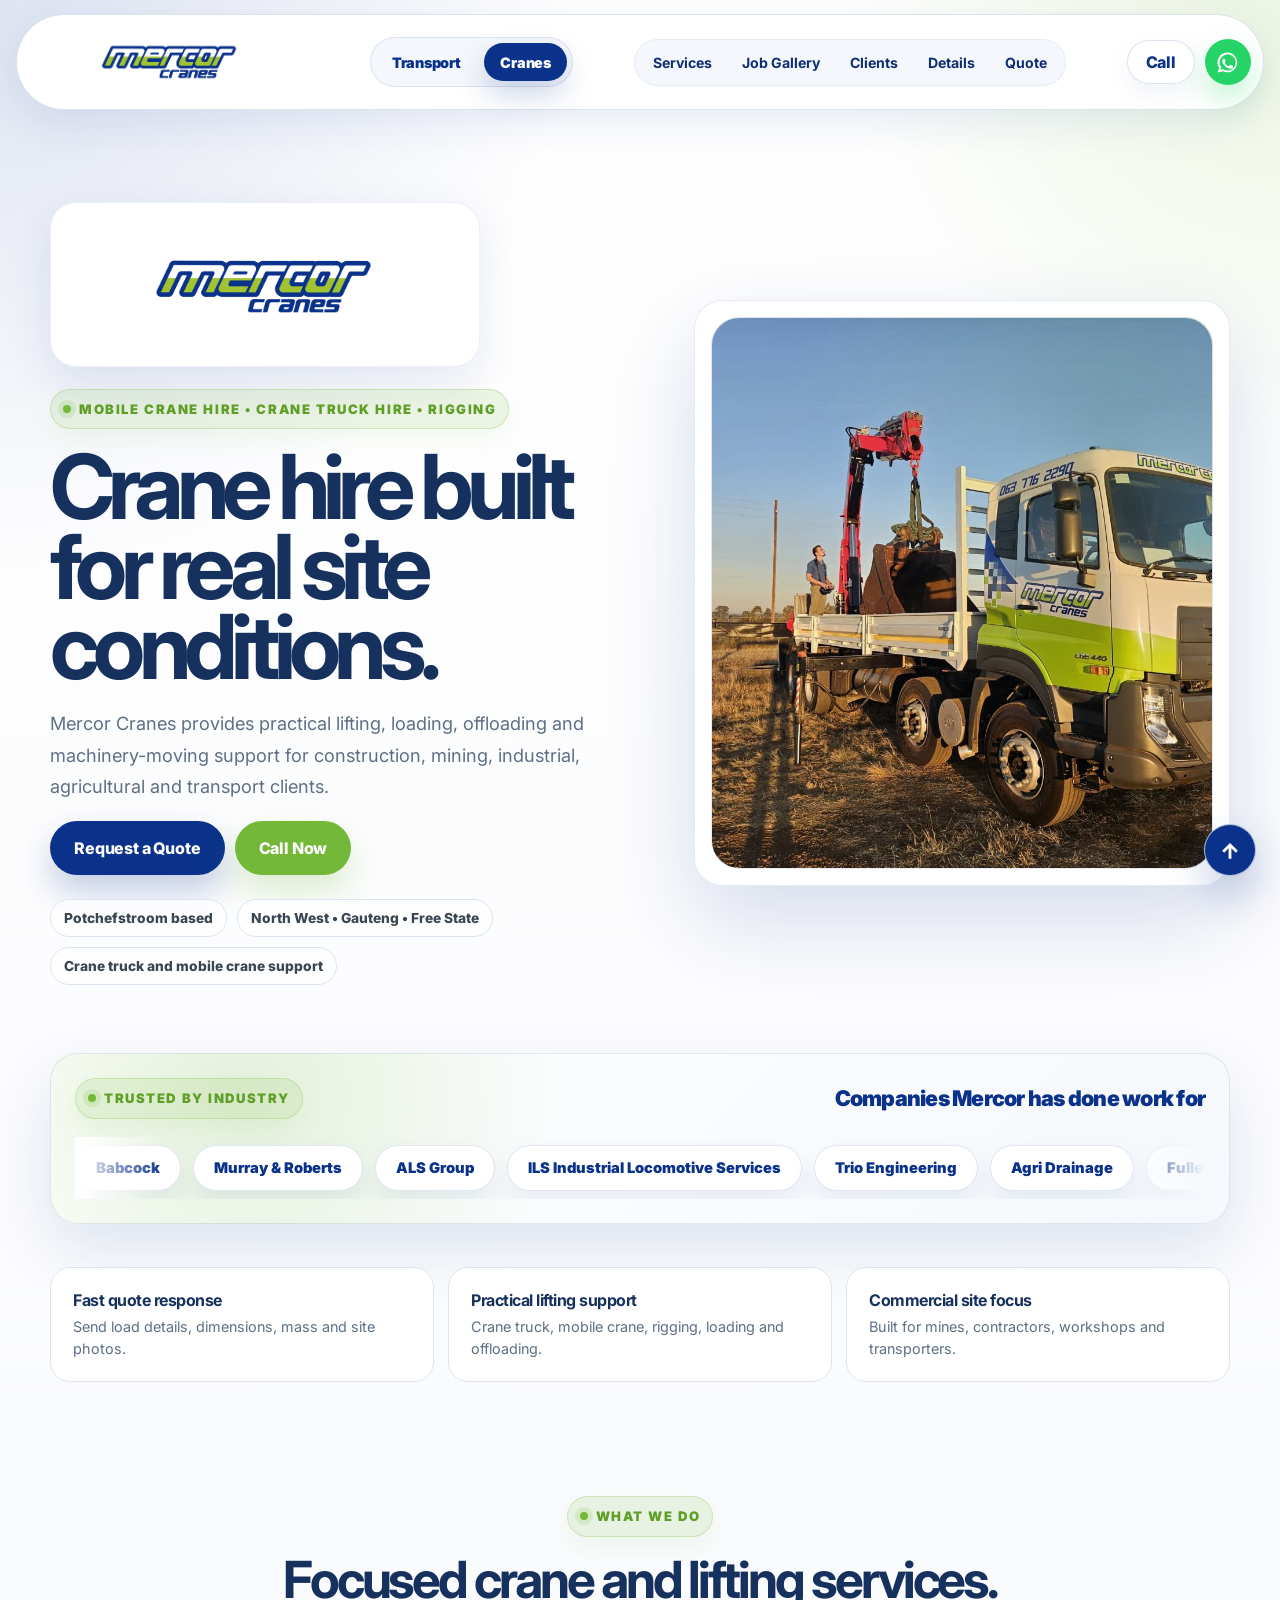
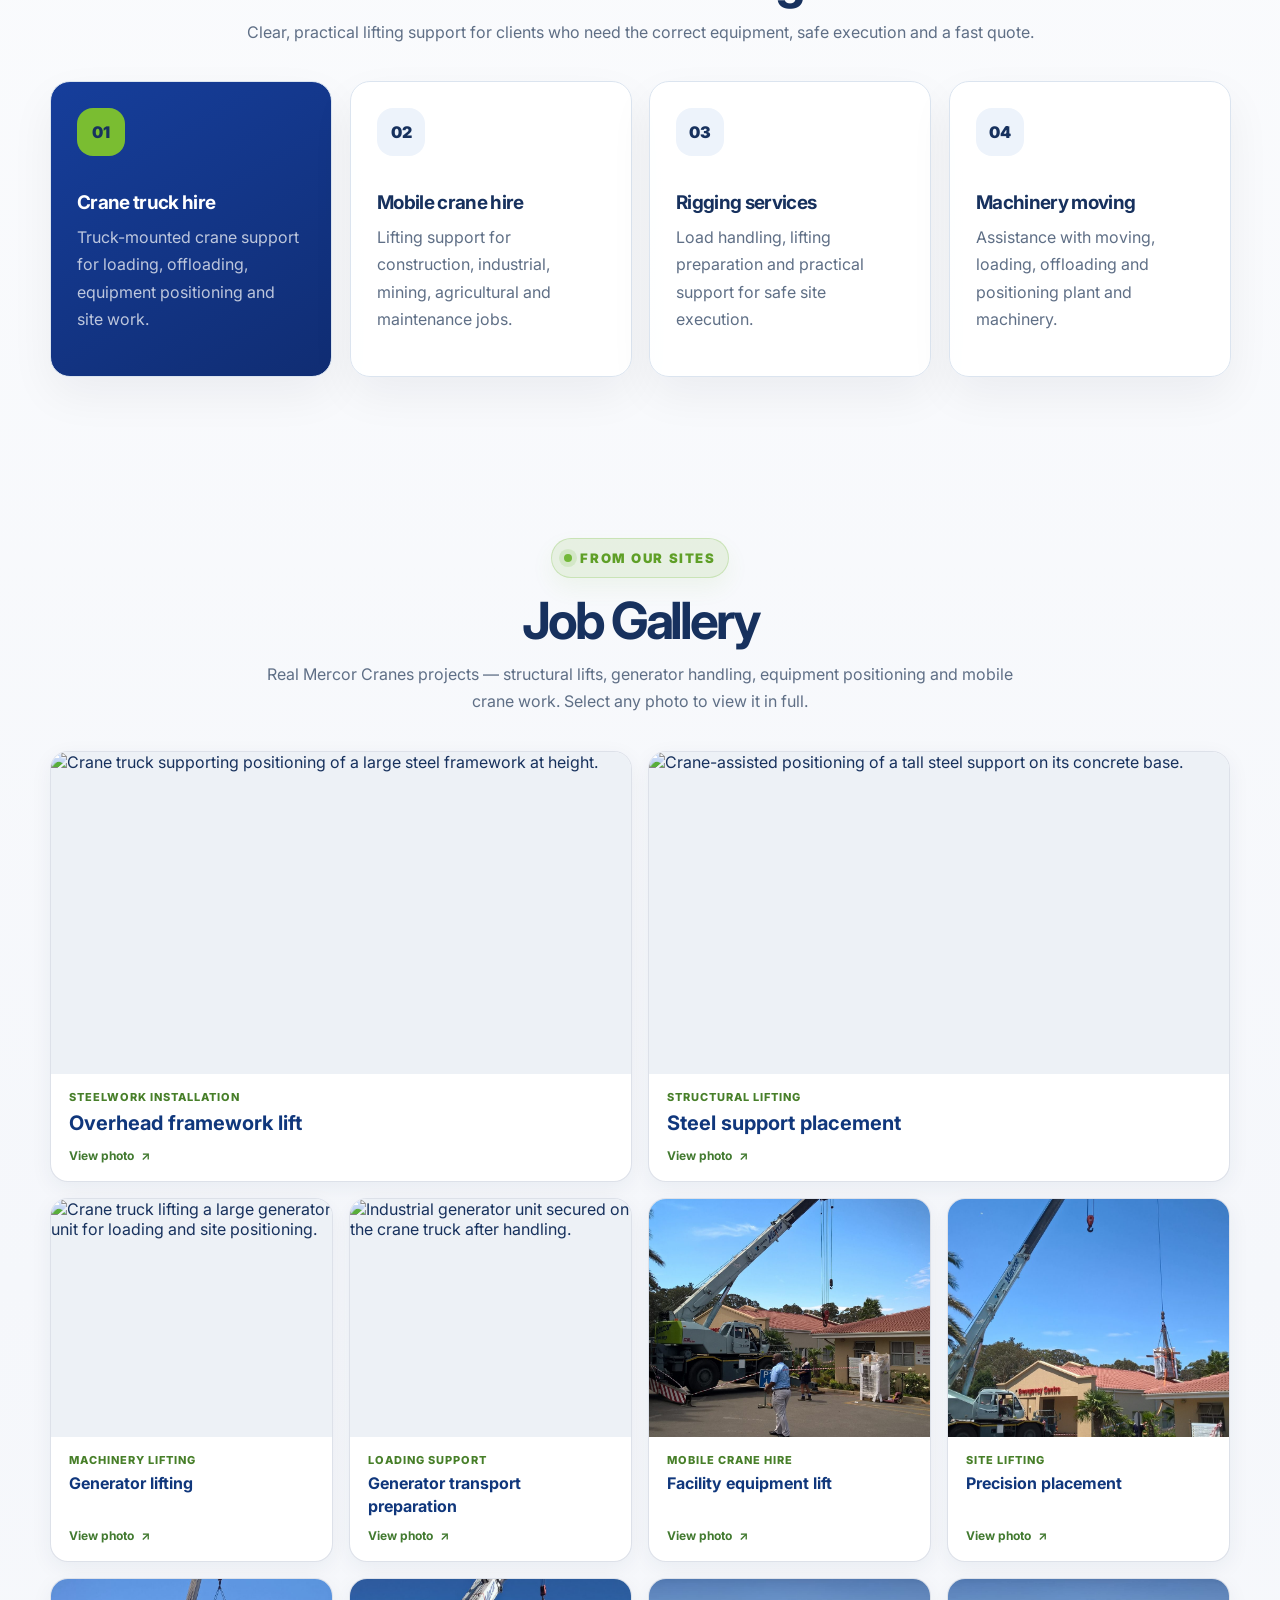
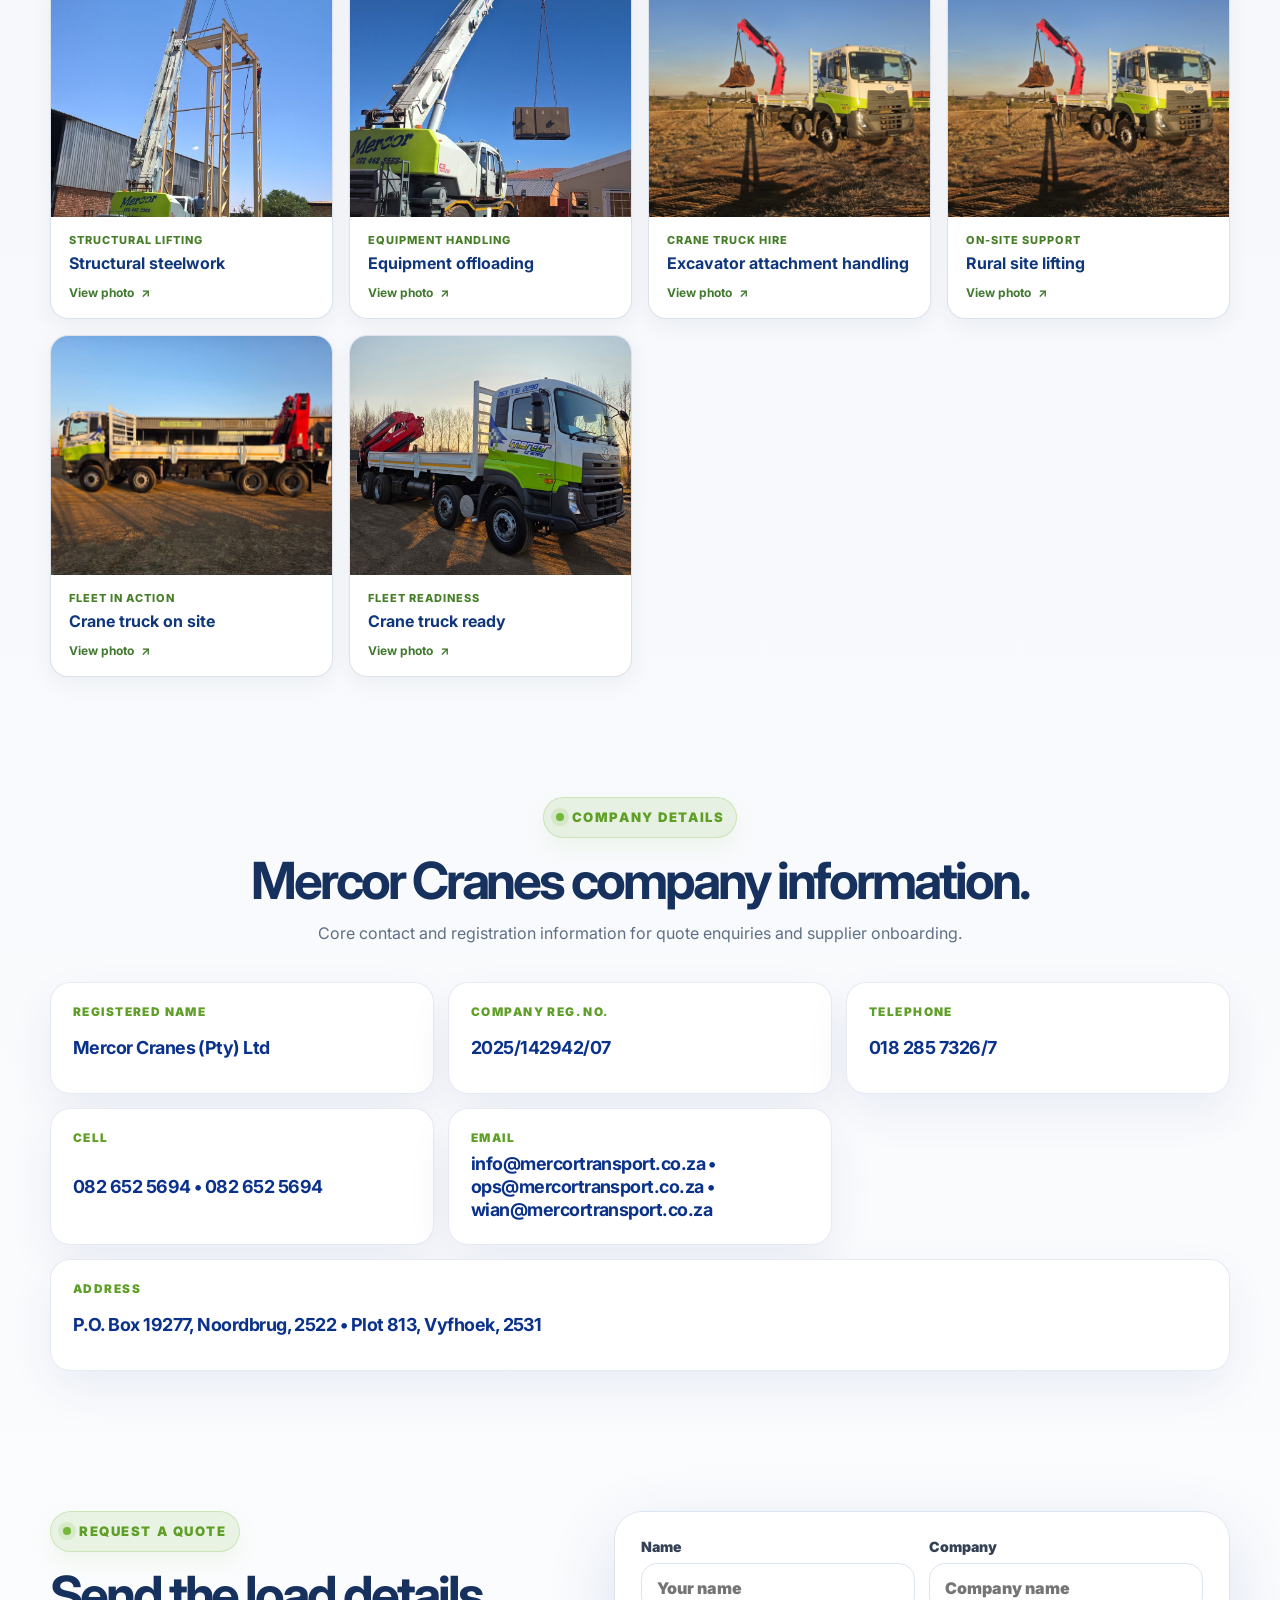
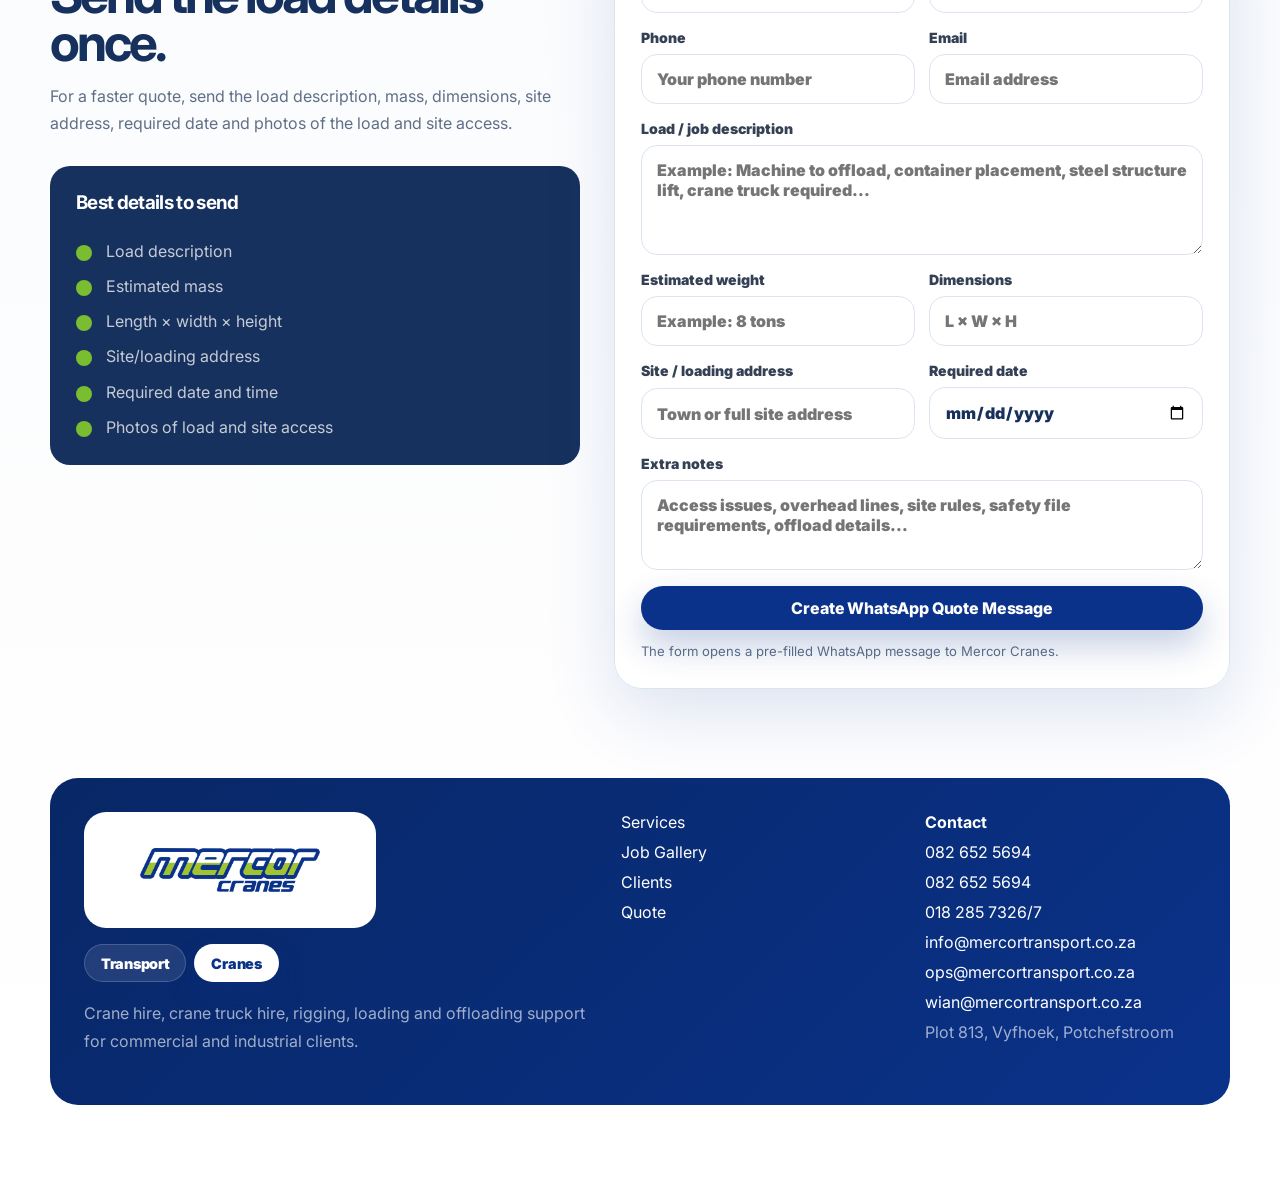
==== commit 5dbd2af4: "Add files via upload" ====
--- a/cranes.html
+++ b/cranes.html
@@ -1,6 +1,15 @@
 <!DOCTYPE html>
 <html lang="en">
 <head>
+  <!-- Google Ads tag (retained from last successfully published site) -->
+  <script async src="https://www.googletagmanager.com/gtag/js?id=AW-18289359007"></script>
+  <script>
+    window.dataLayer = window.dataLayer || [];
+    function gtag(){dataLayer.push(arguments);}
+    gtag('js', new Date());
+    gtag('config', 'AW-18289359007');
+  </script>
+
   <meta charset="UTF-8" />
   <meta name="viewport" content="width=device-width, initial-scale=1.0, maximum-scale=1.0, user-scalable=no, viewport-fit=cover" />
   <title>Mercor Cranes | Crane Hire, Crane Truck Hire & Rigging Potchefstroom</title>
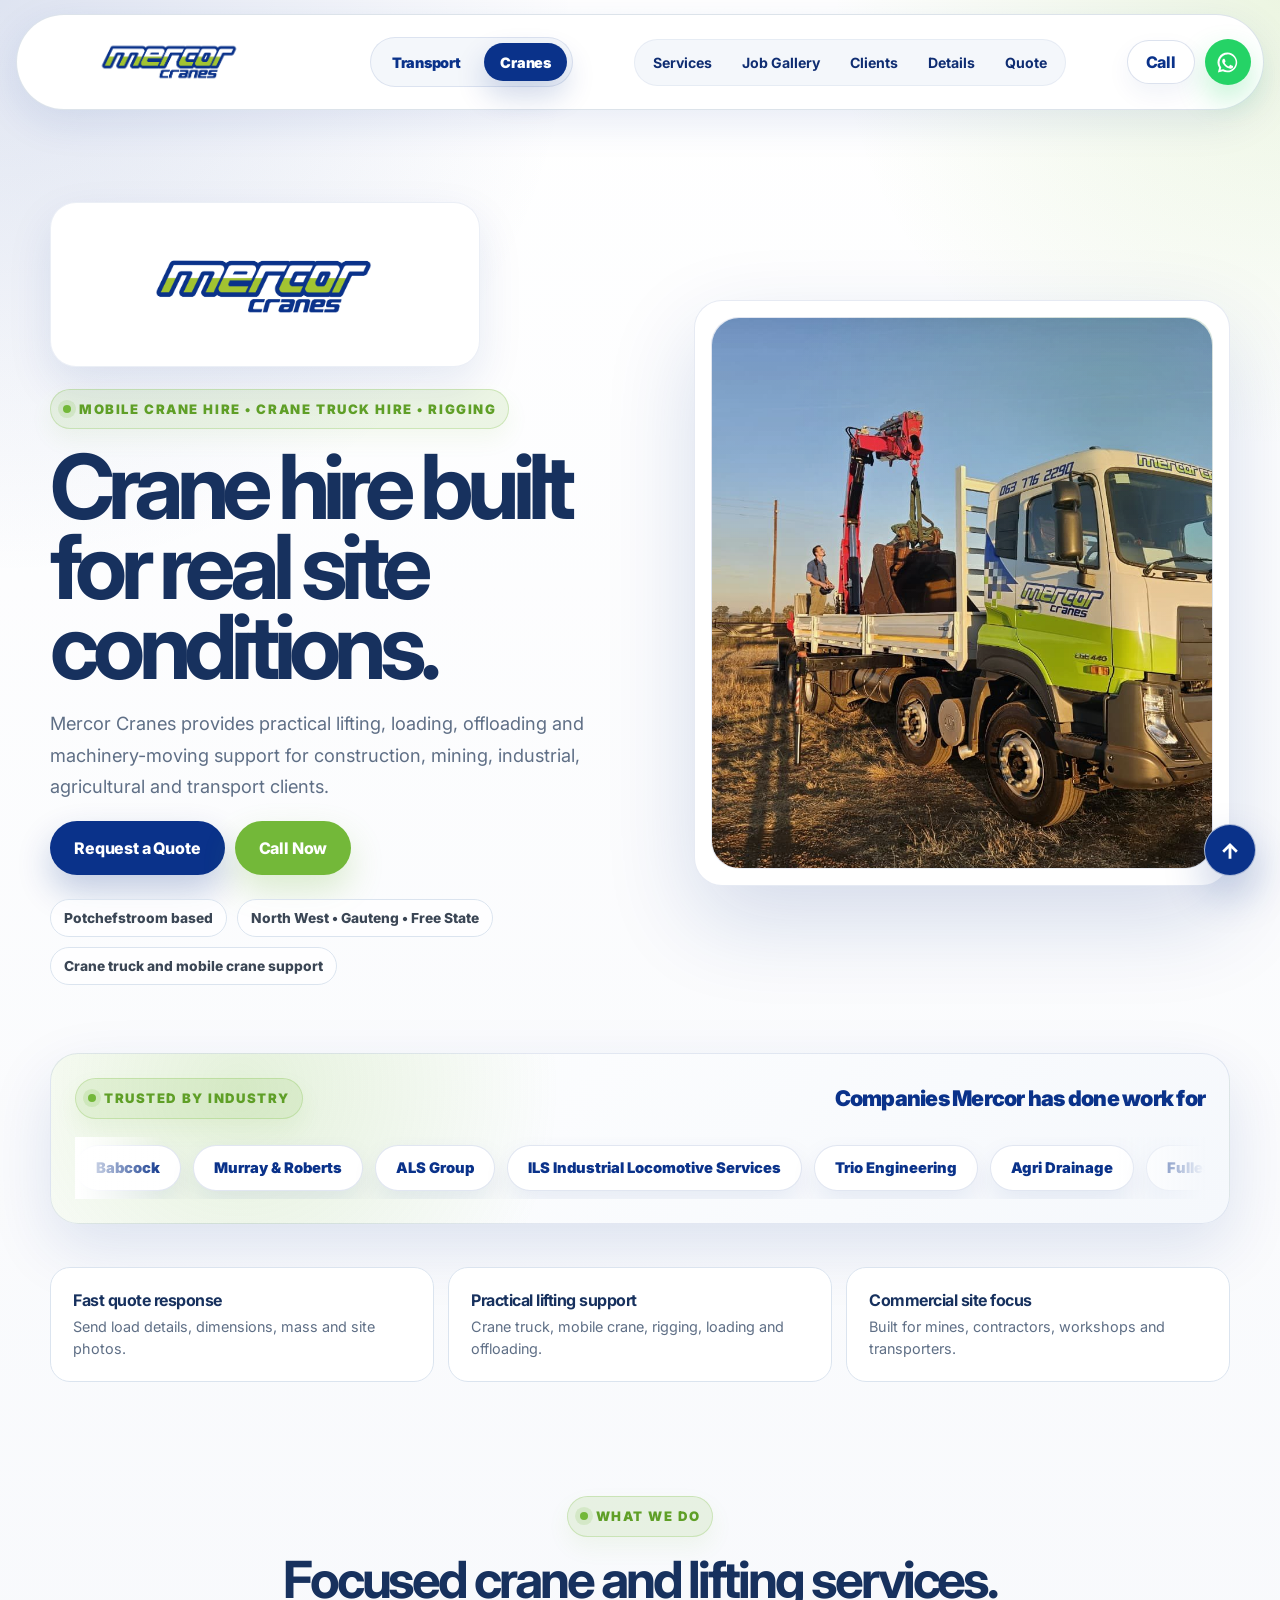
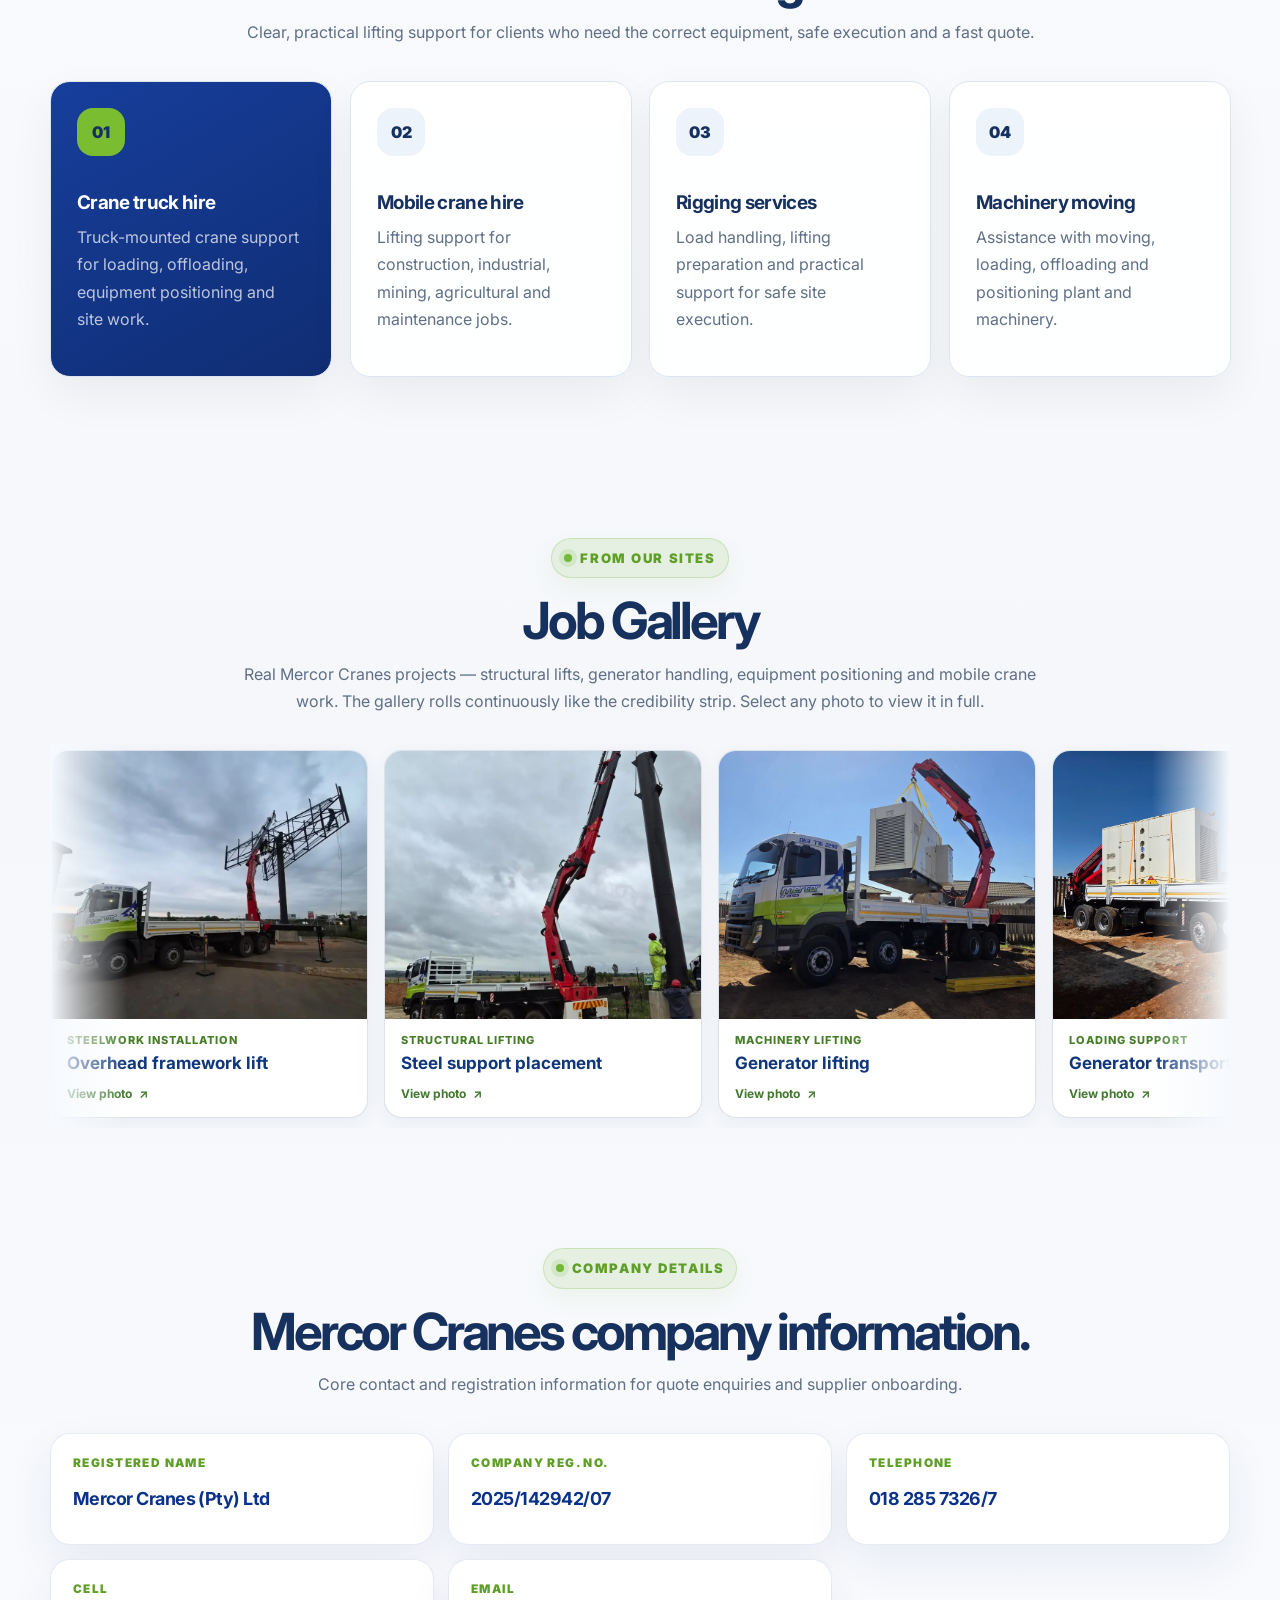
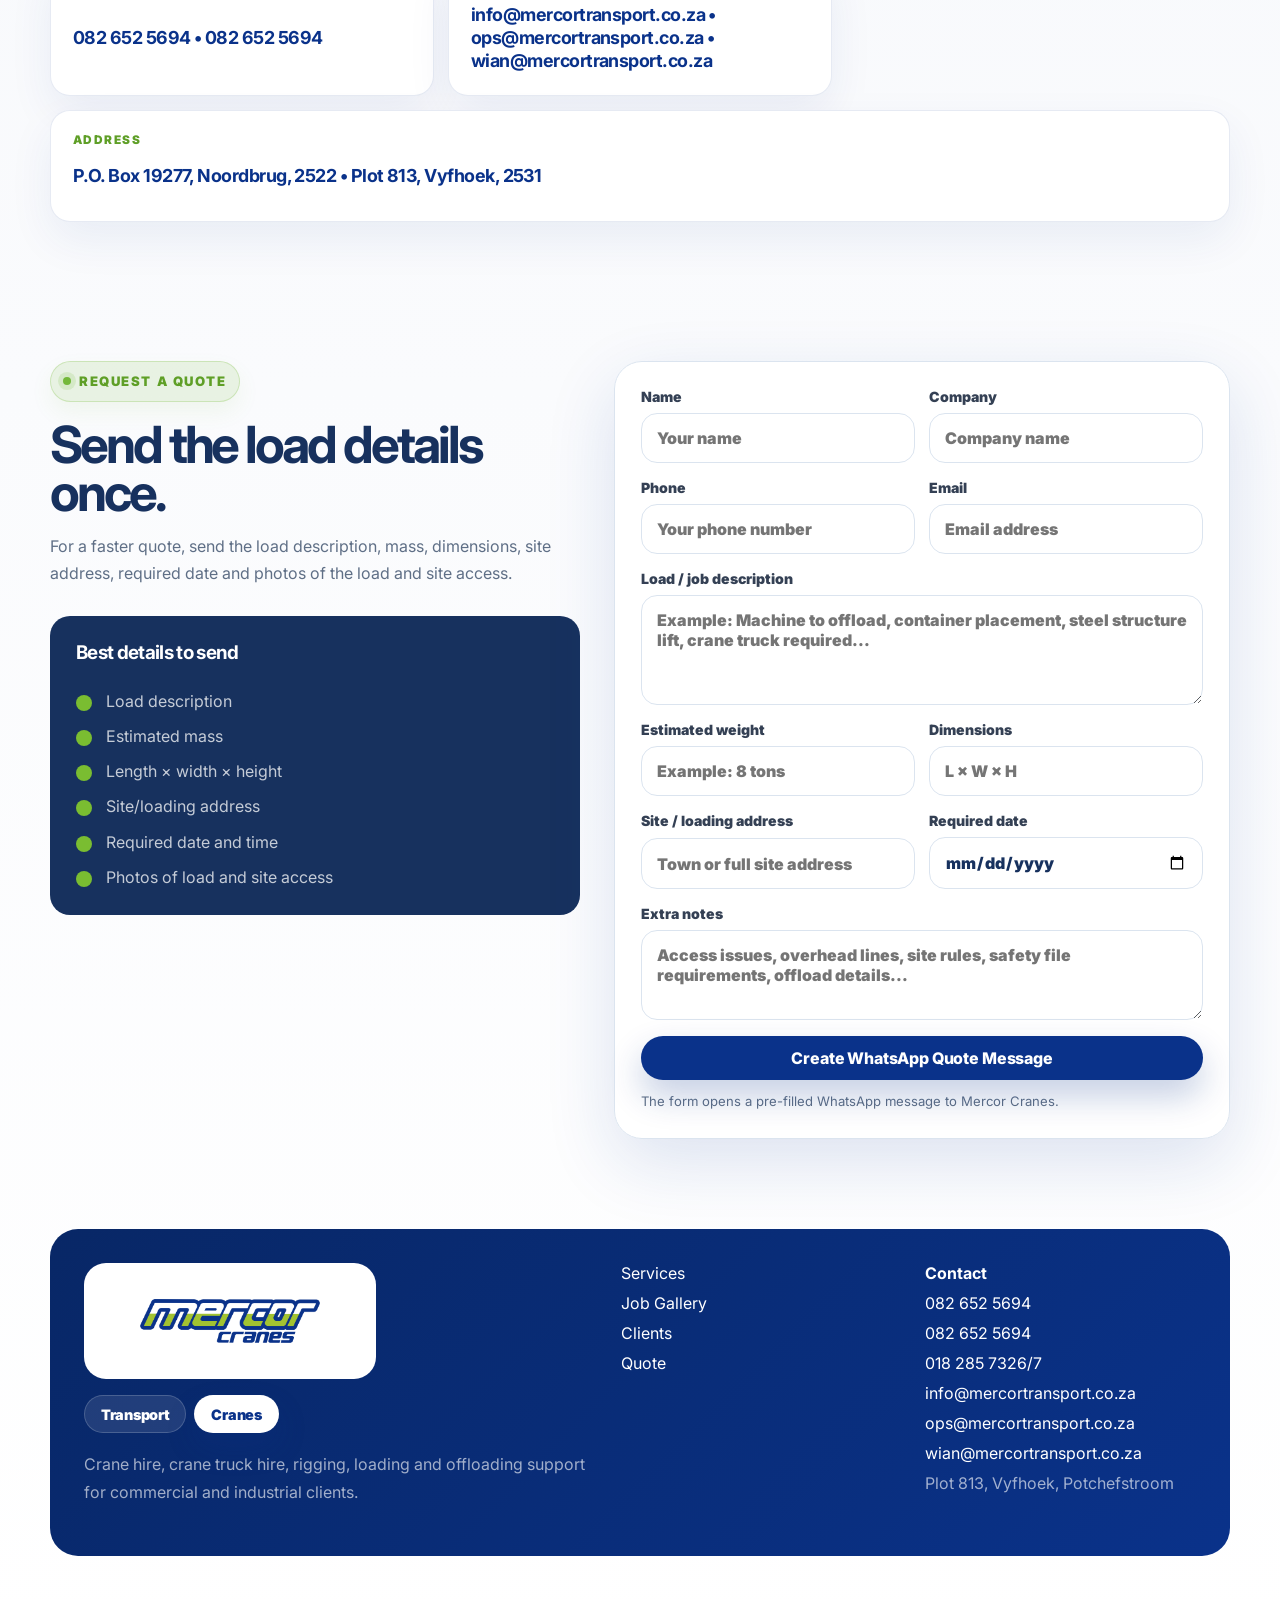
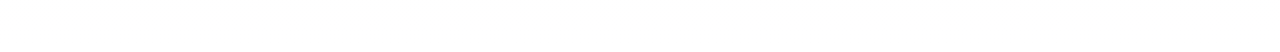
==== commit aa8eedfb: "Add files via upload" ====
--- a/cranes.html
+++ b/cranes.html
@@ -295,63 +295,117 @@
         </div>
       </section>
 
-      <!-- Mercor Cranes job gallery: feature photo per new job, plus historical work. -->
+      <!-- Mercor Cranes job gallery: rolling strip of real projects. -->
       <section class="section job-gallery-section reveal" id="job-gallery" aria-labelledby="job-gallery-title">
         <span id="work" class="gallery-legacy-anchor" aria-hidden="true"></span>
         <div class="section-heading">
           <p class="eyebrow">From our sites</p>
           <h2 id="job-gallery-title">Job Gallery</h2>
-          <p>Real Mercor Cranes projects — structural lifts, generator handling, equipment positioning and mobile crane work. Select any photo to view it in full.</p>
-        </div>
-        <div class="job-gallery-grid">
-          <button type="button" class="job-gallery-card job-gallery-featured" data-gallery-src="/assets/job-overhead-steel-framework.jpg" data-gallery-title="Overhead framework lift" data-gallery-description="Crane truck supporting positioning of a large steel framework at height." aria-label="View full photo: Overhead framework lift">
-            <span class="job-gallery-image-wrap"><img src="/assets/job-overhead-steel-framework.jpg" alt="Crane truck supporting positioning of a large steel framework at height." loading="lazy" decoding="async" /></span>
-            <span class="job-gallery-caption"><span class="job-gallery-category">Steelwork installation</span><strong>Overhead framework lift</strong><span class="job-gallery-open" aria-hidden="true">View photo <span>↗</span></span></span>
-          </button>
-          <button type="button" class="job-gallery-card job-gallery-featured" data-gallery-src="/assets/job-steel-support-placement.jpg" data-gallery-title="Steel support placement" data-gallery-description="Crane-assisted positioning of a tall steel support on its concrete base." aria-label="View full photo: Steel support placement">
-            <span class="job-gallery-image-wrap"><img src="/assets/job-steel-support-placement.jpg" alt="Crane-assisted positioning of a tall steel support on its concrete base." loading="lazy" decoding="async" /></span>
-            <span class="job-gallery-caption"><span class="job-gallery-category">Structural lifting</span><strong>Steel support placement</strong><span class="job-gallery-open" aria-hidden="true">View photo <span>↗</span></span></span>
-          </button>
-          <button type="button" class="job-gallery-card" data-gallery-src="/assets/job-generator-lifting.jpg" data-gallery-title="Generator lifting" data-gallery-description="Crane truck lifting a large generator unit for loading and site positioning." aria-label="View full photo: Generator lifting">
-            <span class="job-gallery-image-wrap"><img src="/assets/job-generator-lifting.jpg" alt="Crane truck lifting a large generator unit for loading and site positioning." loading="lazy" decoding="async" /></span>
-            <span class="job-gallery-caption"><span class="job-gallery-category">Machinery lifting</span><strong>Generator lifting</strong><span class="job-gallery-open" aria-hidden="true">View photo <span>↗</span></span></span>
-          </button>
-          <button type="button" class="job-gallery-card" data-gallery-src="/assets/job-generator-loading.jpg" data-gallery-title="Generator transport preparation" data-gallery-description="Industrial generator unit secured on the crane truck after handling." aria-label="View full photo: Generator transport preparation">
-            <span class="job-gallery-image-wrap"><img src="/assets/job-generator-loading.jpg" alt="Industrial generator unit secured on the crane truck after handling." loading="lazy" decoding="async" /></span>
-            <span class="job-gallery-caption"><span class="job-gallery-category">Loading support</span><strong>Generator transport preparation</strong><span class="job-gallery-open" aria-hidden="true">View photo <span>↗</span></span></span>
-          </button>
-          <button type="button" class="job-gallery-card" data-gallery-src="/assets/cranes-hospital-wide.jpg" data-gallery-title="Facility equipment lift" data-gallery-description="Mobile crane deployed for a lifting job at a building and facility." aria-label="View full photo: Facility equipment lift">
-            <span class="job-gallery-image-wrap"><img src="/assets/cranes-hospital-wide.jpg" alt="Mobile crane deployed for a lifting job at a building and facility." loading="lazy" decoding="async" /></span>
-            <span class="job-gallery-caption"><span class="job-gallery-category">Mobile crane hire</span><strong>Facility equipment lift</strong><span class="job-gallery-open" aria-hidden="true">View photo <span>↗</span></span></span>
-          </button>
-          <button type="button" class="job-gallery-card" data-gallery-src="/assets/cranes-hospital-lift.jpg" data-gallery-title="Precision placement" data-gallery-description="Mobile crane supporting positioning work in a developed site." aria-label="View full photo: Precision placement">
-            <span class="job-gallery-image-wrap"><img src="/assets/cranes-hospital-lift.jpg" alt="Mobile crane supporting positioning work in a developed site." loading="lazy" decoding="async" /></span>
-            <span class="job-gallery-caption"><span class="job-gallery-category">Site lifting</span><strong>Precision placement</strong><span class="job-gallery-open" aria-hidden="true">View photo <span>↗</span></span></span>
-          </button>
-          <button type="button" class="job-gallery-card" data-gallery-src="/assets/cranes-structure-lift.jpg" data-gallery-title="Structural steelwork" data-gallery-description="Mobile crane lifting and positioning a steel structure." aria-label="View full photo: Structural steelwork">
-            <span class="job-gallery-image-wrap"><img src="/assets/cranes-structure-lift.jpg" alt="Mobile crane lifting and positioning a steel structure." loading="lazy" decoding="async" /></span>
-            <span class="job-gallery-caption"><span class="job-gallery-category">Structural lifting</span><strong>Structural steelwork</strong><span class="job-gallery-open" aria-hidden="true">View photo <span>↗</span></span></span>
-          </button>
-          <button type="button" class="job-gallery-card" data-gallery-src="/assets/cranes-box-lift.jpg" data-gallery-title="Equipment offloading" data-gallery-description="Mobile crane handling a large boxed load at a client site." aria-label="View full photo: Equipment offloading">
-            <span class="job-gallery-image-wrap"><img src="/assets/cranes-box-lift.jpg" alt="Mobile crane handling a large boxed load at a client site." loading="lazy" decoding="async" /></span>
-            <span class="job-gallery-caption"><span class="job-gallery-category">Equipment handling</span><strong>Equipment offloading</strong><span class="job-gallery-open" aria-hidden="true">View photo <span>↗</span></span></span>
-          </button>
-          <button type="button" class="job-gallery-card" data-gallery-src="/assets/cranes-truck-action.jpg" data-gallery-title="Excavator attachment handling" data-gallery-description="Crane truck lifting heavy equipment at a rural job site." aria-label="View full photo: Excavator attachment handling">
-            <span class="job-gallery-image-wrap"><img src="/assets/cranes-truck-action.jpg" alt="Crane truck lifting heavy equipment at a rural job site." loading="lazy" decoding="async" /></span>
-            <span class="job-gallery-caption"><span class="job-gallery-category">Crane truck hire</span><strong>Excavator attachment handling</strong><span class="job-gallery-open" aria-hidden="true">View photo <span>↗</span></span></span>
-          </button>
-          <button type="button" class="job-gallery-card" data-gallery-src="/assets/cranes-hero.jpg" data-gallery-title="Rural site lifting" data-gallery-description="Another view of the crane truck at an earthmoving equipment job." aria-label="View full photo: Rural site lifting">
-            <span class="job-gallery-image-wrap"><img src="/assets/cranes-hero.jpg" alt="Another view of the crane truck at an earthmoving equipment job." loading="lazy" decoding="async" /></span>
-            <span class="job-gallery-caption"><span class="job-gallery-category">On-site support</span><strong>Rural site lifting</strong><span class="job-gallery-open" aria-hidden="true">View photo <span>↗</span></span></span>
-          </button>
-          <button type="button" class="job-gallery-card" data-gallery-src="/assets/cranes-truck-side.jpg" data-gallery-title="Crane truck on site" data-gallery-description="Crane truck available for practical site lifting and machinery movement." aria-label="View full photo: Crane truck on site">
-            <span class="job-gallery-image-wrap"><img src="/assets/cranes-truck-side.jpg" alt="Crane truck available for practical site lifting and machinery movement." loading="lazy" decoding="async" /></span>
-            <span class="job-gallery-caption"><span class="job-gallery-category">Fleet in action</span><strong>Crane truck on site</strong><span class="job-gallery-open" aria-hidden="true">View photo <span>↗</span></span></span>
-          </button>
-          <button type="button" class="job-gallery-card" data-gallery-src="/assets/cranes-truck-front.jpg" data-gallery-title="Crane truck ready" data-gallery-description="Mercor crane truck prepared for lifting work." aria-label="View full photo: Crane truck ready">
-            <span class="job-gallery-image-wrap"><img src="/assets/cranes-truck-front.jpg" alt="Mercor crane truck prepared for lifting work." loading="lazy" decoding="async" /></span>
-            <span class="job-gallery-caption"><span class="job-gallery-category">Fleet readiness</span><strong>Crane truck ready</strong><span class="job-gallery-open" aria-hidden="true">View photo <span>↗</span></span></span>
-          </button>
+          <p>Real Mercor Cranes projects — structural lifts, generator handling, equipment positioning and mobile crane work. The gallery rolls continuously like the credibility strip. Select any photo to view it in full.</p>
+        </div>
+        <div class="job-gallery-marquee" aria-label="Rolling gallery of Mercor Cranes job photos">
+          <div class="job-gallery-track">
+          <div class="job-gallery-set">
+            <button type="button" class="job-gallery-card" data-gallery-src="/assets/job-overhead-steel-framework.jpg" data-gallery-title="Overhead framework lift" data-gallery-description="Crane truck supporting positioning of a large steel framework at height." aria-label="View full photo: Overhead framework lift">
+              <span class="job-gallery-image-wrap"><img src="[data-uri]" alt="Crane truck supporting positioning of a large steel framework at height." loading="lazy" decoding="async" /></span>
+              <span class="job-gallery-caption"><span class="job-gallery-category">Steelwork installation</span><strong>Overhead framework lift</strong><span class="job-gallery-open" aria-hidden="true">View photo <span>↗</span></span></span>
+            </button>
+            <button type="button" class="job-gallery-card" data-gallery-src="/assets/job-steel-support-placement.jpg" data-gallery-title="Steel support placement" data-gallery-description="Crane-assisted positioning of a tall steel support on its concrete base." aria-label="View full photo: Steel support placement">
+              <span class="job-gallery-image-wrap"><img src="[data-uri]" alt="Crane-assisted positioning of a tall steel support on its concrete base." loading="lazy" decoding="async" /></span>
+              <span class="job-gallery-caption"><span class="job-gallery-category">Structural lifting</span><strong>Steel support placement</strong><span class="job-gallery-open" aria-hidden="true">View photo <span>↗</span></span></span>
+            </button>
+            <button type="button" class="job-gallery-card" data-gallery-src="/assets/job-generator-lifting.jpg" data-gallery-title="Generator lifting" data-gallery-description="Crane truck lifting a large generator unit for loading and site positioning." aria-label="View full photo: Generator lifting">
+              <span class="job-gallery-image-wrap"><img src="[data-uri]" alt="Crane truck lifting a large generator unit for loading and site positioning." loading="lazy" decoding="async" /></span>
+              <span class="job-gallery-caption"><span class="job-gallery-category">Machinery lifting</span><strong>Generator lifting</strong><span class="job-gallery-open" aria-hidden="true">View photo <span>↗</span></span></span>
+            </button>
+            <button type="button" class="job-gallery-card" data-gallery-src="/assets/job-generator-loading.jpg" data-gallery-title="Generator transport preparation" data-gallery-description="Industrial generator unit secured on the crane truck after handling." aria-label="View full photo: Generator transport preparation">
+              <span class="job-gallery-image-wrap"><img src="[data-uri]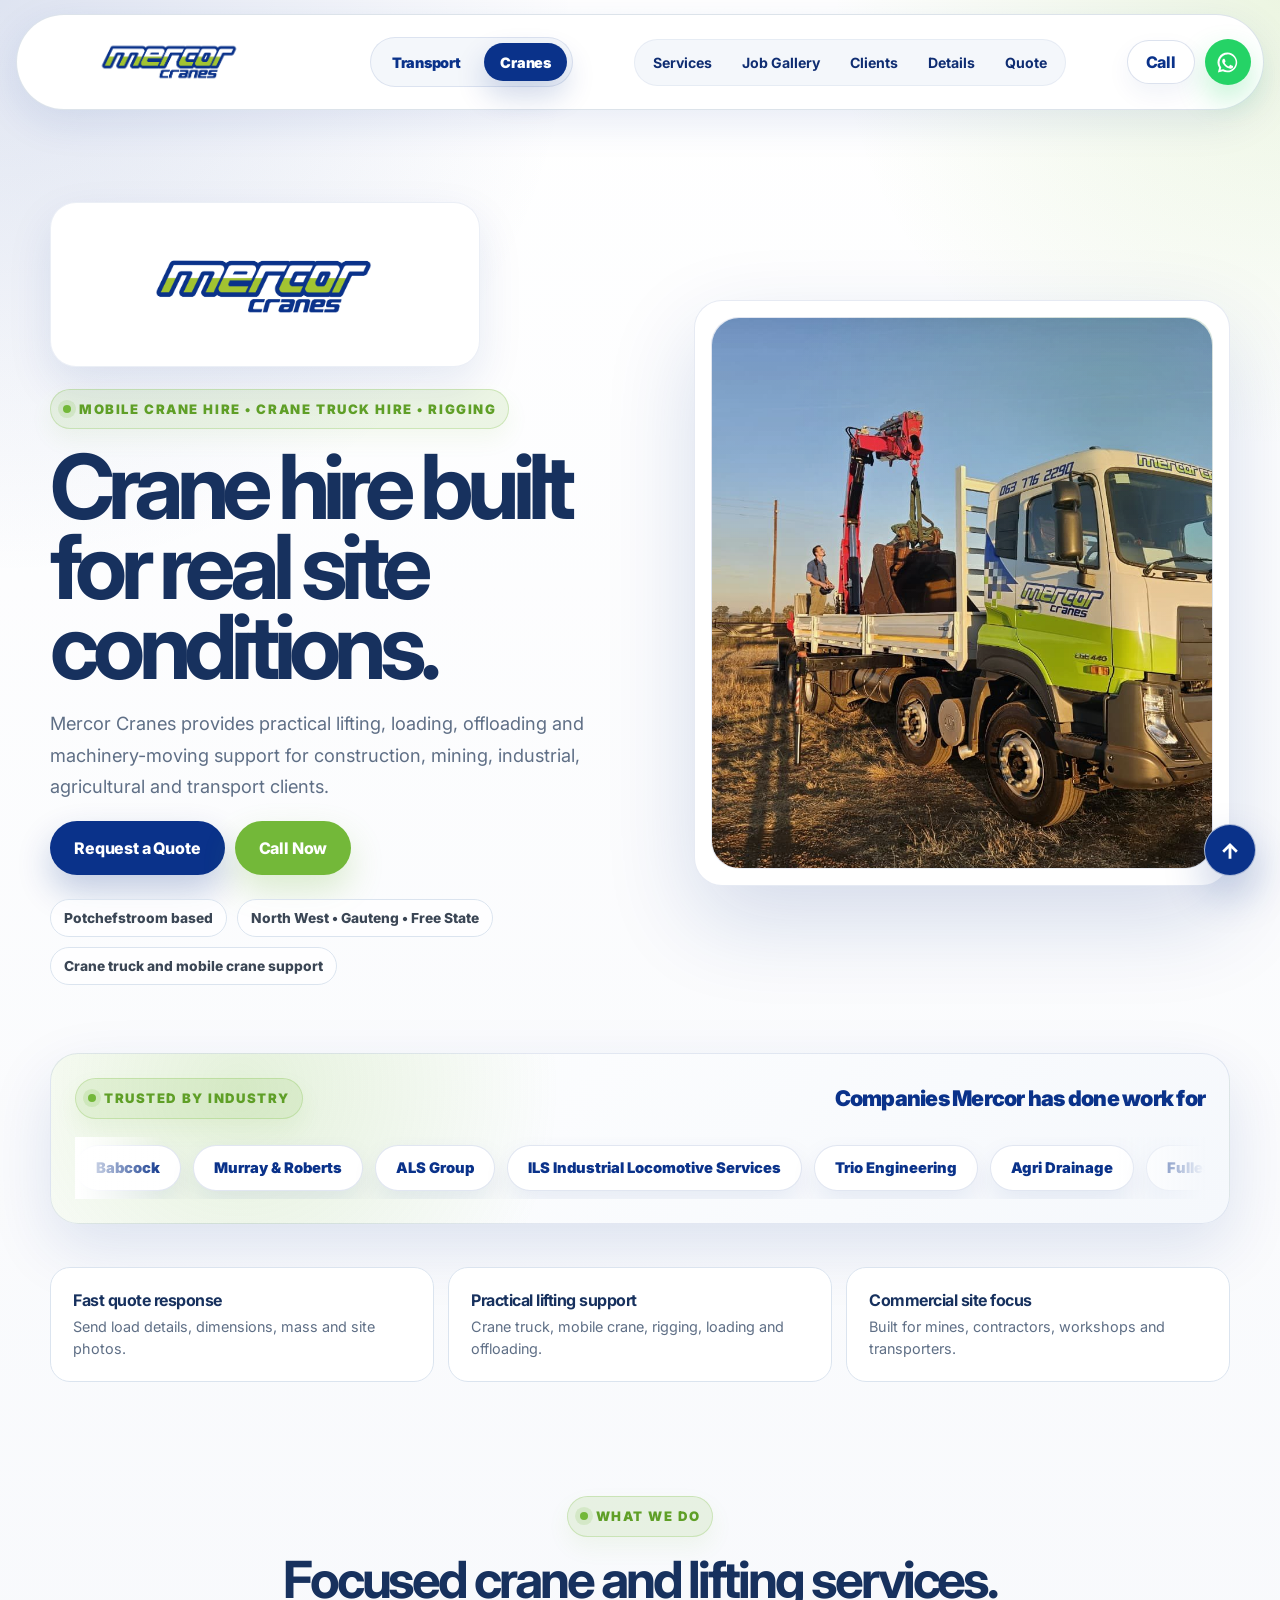
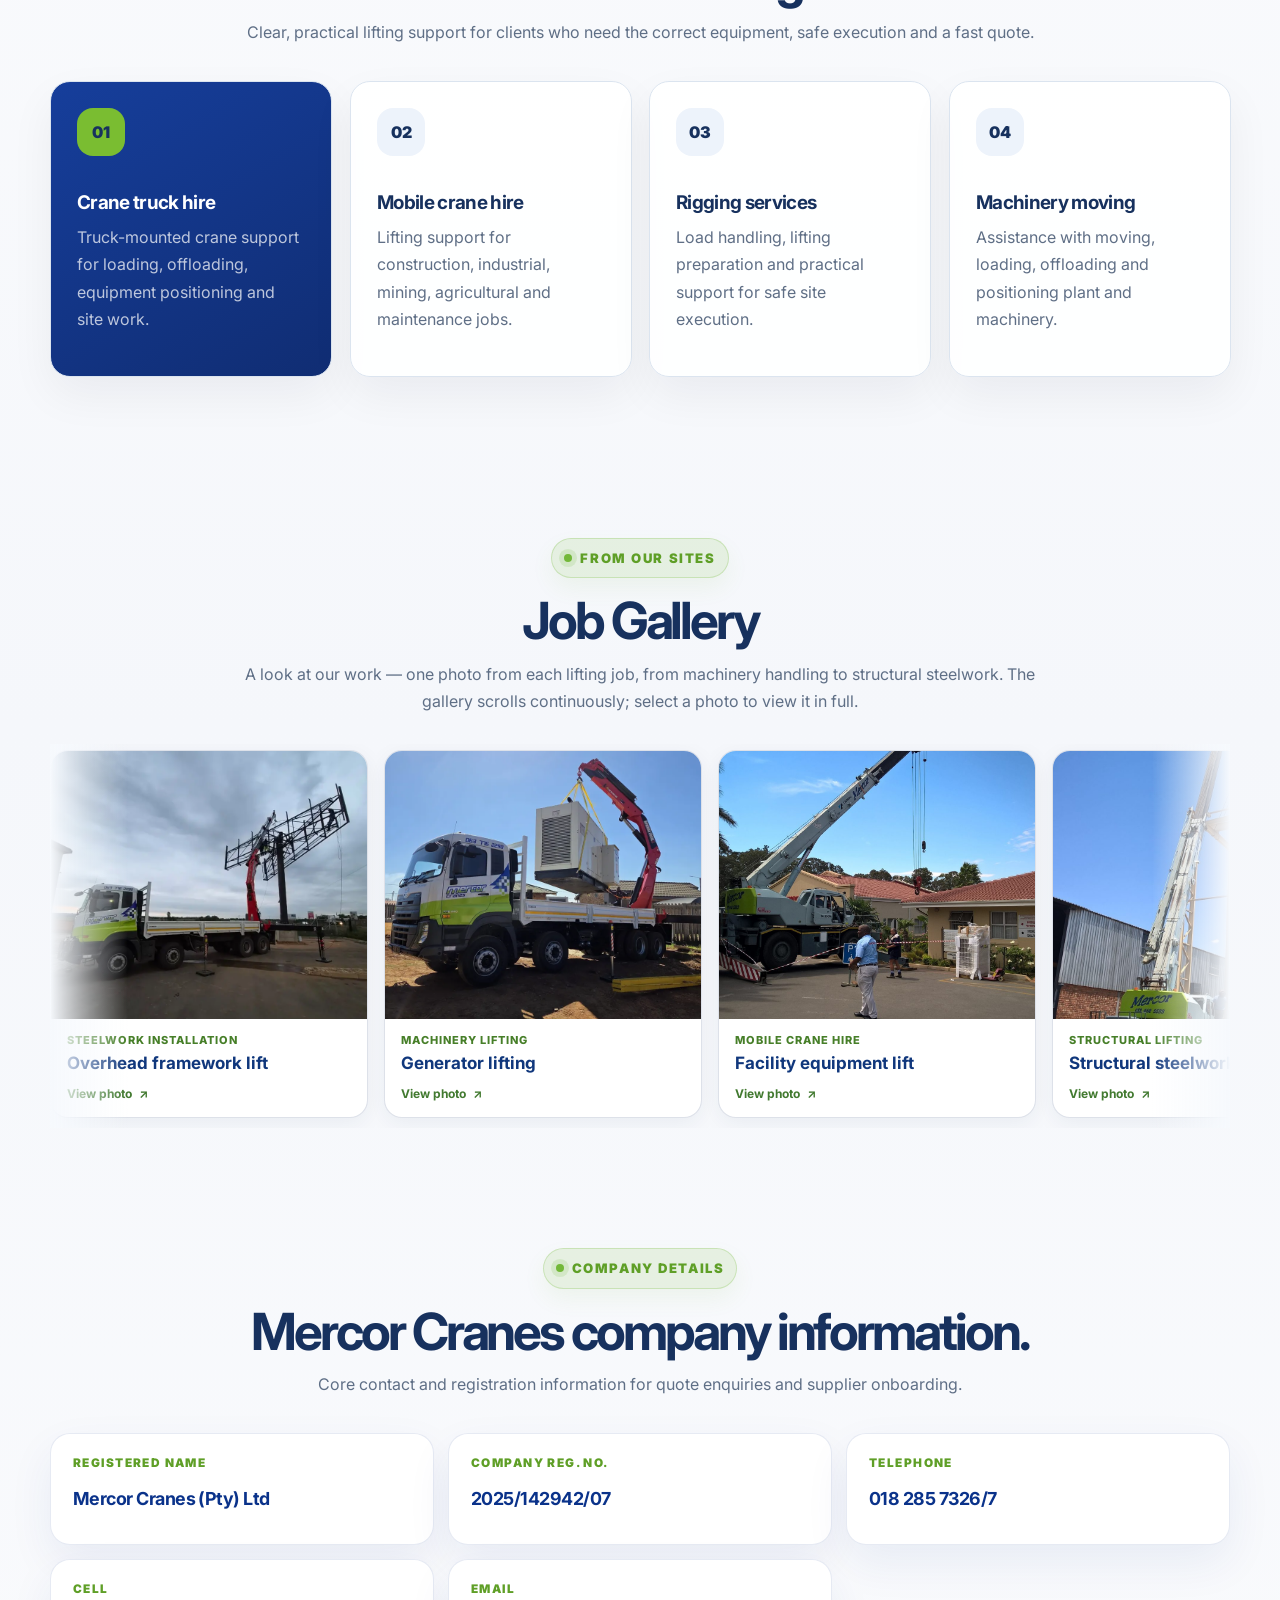
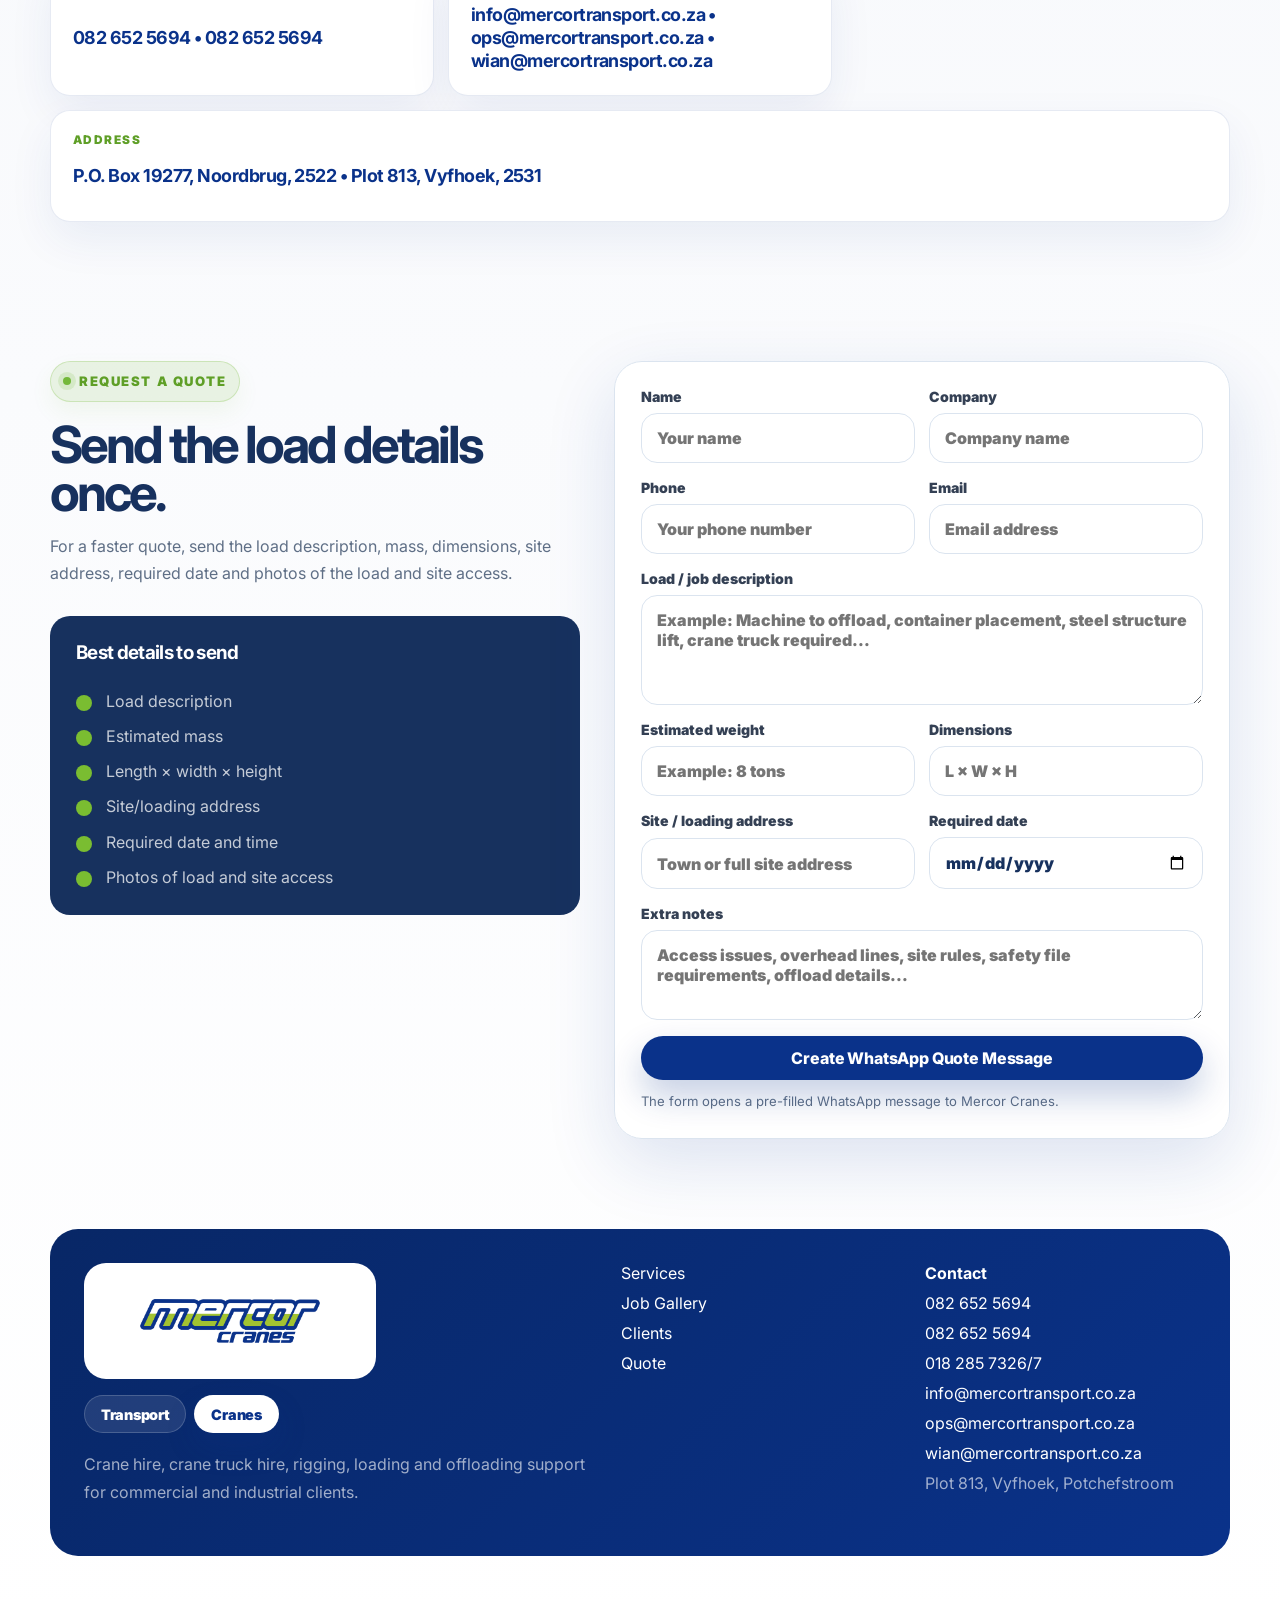
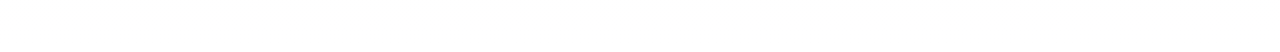
==== commit 1ec9a8f5: "Add files via upload" ====
--- a/cranes.html
+++ b/cranes.html
@@ -301,7 +301,7 @@
         <div class="section-heading">
           <p class="eyebrow">From our sites</p>
           <h2 id="job-gallery-title">Job Gallery</h2>
-          <p>Real Mercor Cranes projects — structural lifts, generator handling, equipment positioning and mobile crane work. The gallery rolls continuously like the credibility strip. Select any photo to view it in full.</p>
+          <p>A look at our work — one photo from each lifting job, from machinery handling to structural steelwork. The gallery scrolls continuously; select a photo to view it in full.</p>
         </div>
         <div class="job-gallery-marquee" aria-label="Rolling gallery of Mercor Cranes job photos">
           <div class="job-gallery-track">
@@ -310,26 +310,17 @@
               <span class="job-gallery-image-wrap"><img src="[data-uri]" alt="Crane truck supporting positioning of a large steel framework at height." loading="lazy" decoding="async" /></span>
               <span class="job-gallery-caption"><span class="job-gallery-category">Steelwork installation</span><strong>Overhead framework lift</strong><span class="job-gallery-open" aria-hidden="true">View photo <span>↗</span></span></span>
             </button>
-            <button type="button" class="job-gallery-card" data-gallery-src="/assets/job-steel-support-placement.jpg" data-gallery-title="Steel support placement" data-gallery-description="Crane-assisted positioning of a tall steel support on its concrete base." aria-label="View full photo: Steel support placement">
-              <span class="job-gallery-image-wrap"><img src="[data-uri]" alt="Crane-assisted positioning of a tall steel support on its concrete base." loading="lazy" decoding="async" /></span>
-              <span class="job-gallery-caption"><span class="job-gallery-category">Structural lifting</span><strong>Steel support placement</strong><span class="job-gallery-open" aria-hidden="true">View photo <span>↗</span></span></span>
-            </button>
+            
             <button type="button" class="job-gallery-card" data-gallery-src="/assets/job-generator-lifting.jpg" data-gallery-title="Generator lifting" data-gallery-description="Crane truck lifting a large generator unit for loading and site positioning." aria-label="View full photo: Generator lifting">
               <span class="job-gallery-image-wrap"><img src="[data-uri]" alt="Crane truck lifting a large generator unit for loading and site positioning." loading="lazy" decoding="async" /></span>
               <span class="job-gallery-caption"><span class="job-gallery-category">Machinery lifting</span><strong>Generator lifting</strong><span class="job-gallery-open" aria-hidden="true">View photo <span>↗</span></span></span>
             </button>
-            <button type="button" class="job-gallery-card" data-gallery-src="/assets/job-generator-loading.jpg" data-gallery-title="Generator transport preparation" data-gallery-description="Industrial generator unit secured on the crane truck after handling." aria-label="View full photo: Generator transport preparation">
-              <span class="job-gallery-image-wrap"><img src="[data-uri]